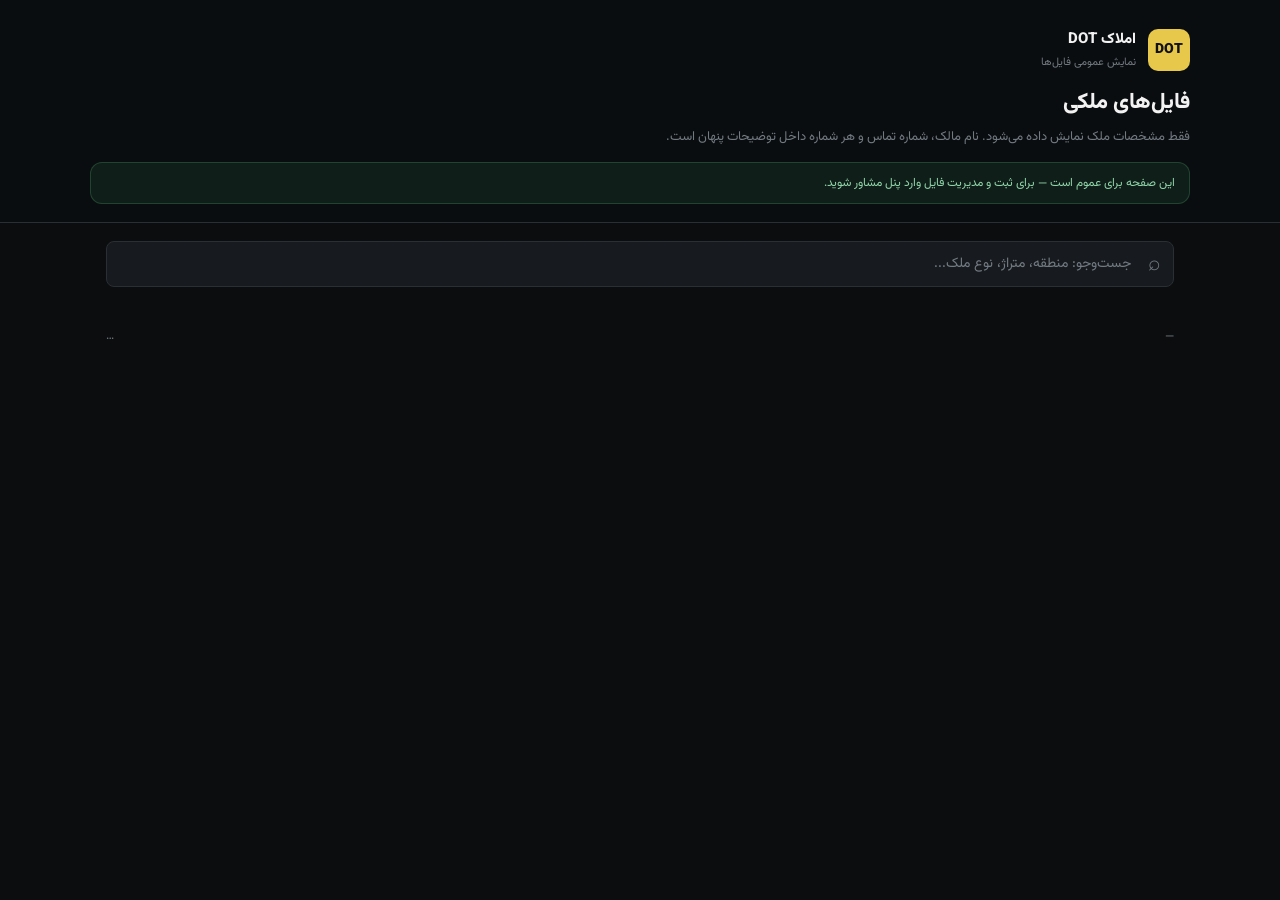
==== public.html @ a144ab11 "Create public.html" ====
<!DOCTYPE html>
<html lang="fa" dir="rtl">
<head>
    <meta charset="UTF-8">
    <meta name="viewport" content="width=device-width, initial-scale=1.0">
    <meta name="theme-color" content="#0b0d0f">
    <meta name="description" content="فایل‌های املاک DOT — مشاهده عمومی بدون اطلاعات تماس">
    <title>فایل‌های املاک | DOT</title>
    <link rel="preconnect" href="https://fonts.googleapis.com">
    <link rel="preconnect" href="https://fonts.gstatic.com" crossorigin>
    <link href="https://fonts.googleapis.com/css2?family=Vazirmatn:wght@400;500;600;700;800&display=swap" rel="stylesheet">
    <link rel="stylesheet" href="style.css">
    <style>
      .public-page {
        min-height: 100vh;
        padding-bottom: 40px;
      }
      .public-hero {
        padding: 28px 20px 18px;
        border-bottom: 1px solid var(--border);
        background: rgba(11, 13, 15, 0.96);
      }
      .public-hero-inner {
        max-width: 1100px;
        margin: 0 auto;
      }
      .public-brand {
        display: flex;
        align-items: center;
        gap: 12px;
        margin-bottom: 14px;
      }
      .public-brand .brand-mark {
        width: 42px;
        height: 42px;
      }
      .public-title {
        font-size: 22px;
        font-weight: 800;
        margin: 0 0 6px;
      }
      .public-subtitle {
        color: var(--text-muted);
        font-size: 13px;
        line-height: 1.7;
        margin: 0;
      }
      .public-privacy-banner {
        margin-top: 14px;
        padding: 10px 14px;
        border-radius: 12px;
        background: rgba(85, 184, 120, 0.1);
        border: 1px solid rgba(85, 184, 120, 0.25);
        color: #8fd4a8;
        font-size: 12px;
        line-height: 1.7;
      }
      .public-toolbar {
        max-width: 1100px;
        margin: 18px auto 0;
        padding: 0 16px;
        display: flex;
        flex-direction: column;
        gap: 12px;
      }
      .public-meta-row {
        display: flex;
        justify-content: space-between;
        align-items: center;
        gap: 10px;
        color: var(--text-muted);
        font-size: 12px;
      }
      .public-privacy-note {
        font-size: 10px;
        color: var(--text-muted);
      }
      .public-card {
        cursor: default;
      }
      .public-card:hover {
        transform: none;
      }
      #publicFiles {
        max-width: 1100px;
        margin: 16px auto;
        padding: 0 16px 24px;
      }
      #publicEmpty {
        max-width: 480px;
        margin: 40px auto;
        text-align: center;
        color: var(--text-muted);
      }
      .public-agent-link {
        display: inline-block;
        margin-top: 10px;
        font-size: 12px;
        color: var(--text-soft);
      }
    </style>
</head>
<body>
    <div class="public-page">
        <header class="public-hero">
            <div class="public-hero-inner">
                <div class="public-brand">
                    <div class="brand-mark">DOT</div>
                    <div>
                        <div class="brand-name">املاک DOT</div>
                        <div class="brand-subtitle">نمایش عمومی فایل‌ها</div>
                    </div>
                </div>
                <h1 class="public-title">فایل‌های ملکی</h1>
                <p class="public-subtitle">
                    فقط مشخصات ملک نمایش داده می‌شود. نام مالک، شماره تماس و هر شماره داخل توضیحات پنهان است.
                </p>
                <div class="public-privacy-banner">
                    این صفحه برای عموم است — برای ثبت و مدیریت فایل وارد پنل مشاور شوید.
                </div>
            </div>
        </header>

        <div class="public-toolbar">
            <div class="search-box md-search">
                <span class="search-icon">⌕</span>
                <input id="publicSearch" type="search" placeholder="جست‌وجو: منطقه، متراژ، نوع ملک..." autocomplete="off">
            </div>
            <div id="publicFilters" class="filters md-chip-row"></div>
            <div class="public-meta-row">
                <span id="publicCount">—</span>
                <span id="publicStatus">…</span>
            </div>
        </div>

        <div id="publicFiles" class="files-grid"></div>

        <div id="publicEmpty" class="hidden">
            <div class="empty-icon">⌂</div>
            <h2>فایلی برای نمایش نیست</h2>
            <p>هنوز فایل عمومی منتشر نشده یا با این فیلتر نتیجه‌ای نیست.</p>
            <a class="public-agent-link" href="index.html">ورود مشاوران</a>
        </div>
    </div>

    <script type="module" src="js/public-app.js"></script>
</body>
</html>
---- style.css ----
:root {
    --bg: #0b0d0f;
    --surface: #111417;
    --surface-2: #171b1f;
    --surface-3: #1d2227;

    --border: #292f35;
    --border-light: #343b42;

    --text: #f2f2f2;
    --text-soft: #aeb5bb;
    --text-muted: #727a82;

    --accent: #e7c84b;
    --accent-dark: #b79c2d;

    --danger: #e05252;
    --success: #55b878;
    --warning: #e3a93f;

    --radius: 12px;
    --radius-small: 8px;

    --shadow: 0 18px 50px rgba(0, 0, 0, 0.35);
}

* {
    box-sizing: border-box;
}

html,
body {
    margin: 0;
    padding: 0;
    min-height: 100%;
}

body {
    background: var(--bg);
    color: var(--text);
    font-family: "Vazirmatn", Tahoma, Arial, sans-serif;
    font-size: 14px;
    -webkit-font-smoothing: antialiased;
}

button,
input,
select,
textarea {
    font: inherit;
}

button {
    cursor: pointer;
}

.hidden {
    display: none !important;
}

/* =========================
   SYNC DOT
========================= */
.sync-dot.success,
.sync-dot.online {
    background: var(--success);
}

.sync-dot.loading {
    background: var(--warning);
    animation: pulse 1s ease-in-out infinite;
}

@keyframes pulse {
    0%, 100% { opacity: 1; }
    50% { opacity: 0.35; }
}

/* =========================
   STATUS BADGE
========================= */
.status-badge {
    display: inline-flex;
    align-items: center;
    padding: 4px 10px;
    border-radius: 999px;
    color: #111;
    font-size: 10px;
    font-weight: 700;
    white-space: nowrap;
}

/* =========================
   LOGIN
========================= */
.login-screen {
    min-height: 100vh;
    display: flex;
    align-items: center;
    justify-content: center;
    padding: 24px;
}

/* قبل از اجرای JS: اگر نشست باشد لودینگ، وگرنه فرم ورود */
html[data-boot="session"] #bootScreen.hidden {
    display: flex !important;
}
html[data-boot="session"] #loginScreen {
    display: none !important;
}
html[data-boot="login"] #loginScreen.hidden {
    display: flex !important;
}
html[data-boot="login"] #bootScreen {
    display: none !important;
}

/* صفحه لودینگ ورود خودکار */
.boot-screen {
    min-height: 100vh;
    display: flex;
    align-items: center;
    justify-content: center;
    padding: 24px;
}
.boot-screen.hidden {
    display: none;
}

.boot-card {
    width: 100%;
    max-width: 360px;
    text-align: center;
    background: var(--surface);
    border: 1px solid var(--border);
    border-radius: 18px;
    padding: 40px 28px;
    box-shadow: var(--shadow);
}

.boot-logo {
    width: 58px;
    height: 58px;
    margin: 0 auto 22px;
    display: flex;
    align-items: center;
    justify-content: center;
    background: var(--accent);
    color: #111;
    border-radius: 14px;
    font-size: 20px;
    font-weight: 900;
}

.boot-spinner {
    width: 36px;
    height: 36px;
    margin: 0 auto 18px;
    border: 3px solid rgba(255, 255, 255, 0.12);
    border-top-color: var(--accent, #55b878);
    border-radius: 50%;
    animation: boot-spin 0.8s linear infinite;
}

@keyframes boot-spin {
    to { transform: rotate(360deg); }
}

.boot-title {
    font-size: 18px;
    font-weight: 800;
    margin-bottom: 8px;
}

.boot-subtitle {
    color: var(--text-muted);
    font-size: 13px;
}

.login-card {
    width: 100%;
    max-width: 410px;
    background: var(--surface);
    border: 1px solid var(--border);
    border-radius: 18px;
    padding: 34px;
    box-shadow: var(--shadow);
}

.login-logo {
    width: 58px;
    height: 58px;
    display: flex;
    align-items: center;
    justify-content: center;
    background: var(--accent);
    color: #111;
    border-radius: 14px;
    font-size: 20px;
    font-weight: 900;
    margin-bottom: 20px;
}

.login-title {
    font-size: 25px;
    font-weight: 800;
}

.login-subtitle {
    color: var(--text-muted);
    margin-top: 7px;
    margin-bottom: 28px;
}

/* =========================
   FIELDS
========================= */
.field {
    display: flex;
    flex-direction: column;
    gap: 7px;
}

.field-full {
    grid-column: 1 / -1;
}

.field label {
    color: var(--text-soft);
    font-size: 13px;
}

.field-help {
    color: var(--text-muted);
    font-size: 11px;
    line-height: 1.7;
}

input,
select,
textarea {
    width: 100%;
    color: var(--text);
    background: var(--surface-2);
    border: 1px solid var(--border);
    border-radius: var(--radius-small);
    outline: none;
    padding: 11px 12px;
    transition: border-color 0.15s ease, background 0.15s ease;
}

input::placeholder,
textarea::placeholder {
    color: var(--text-muted);
}

input:focus,
select:focus,
textarea:focus {
    border-color: var(--accent-dark);
    background: var(--surface-3);
}

textarea {
    resize: vertical;
    min-height: 100px;
}

select {
    appearance: auto;
}

/* =========================
   BUTTONS
========================= */
.primary-button,
.secondary-button,
.ghost-button,
.danger-button,
.header-button {
    border: 0;
    border-radius: var(--radius-small);
    padding: 10px 15px;
    font-weight: 700;
    transition: transform 0.12s ease, opacity 0.12s ease, background 0.12s ease;
}

.primary-button:hover,
.secondary-button:hover,
.ghost-button:hover,
.danger-button:hover,
.header-button:hover {
    transform: translateY(-1px);
}

.primary-button {
    background: var(--accent);
    color: #111;
}

.primary-button:hover {
    background: #f0d35c;
}

.secondary-button {
    background: var(--surface-3);
    color: var(--text);
    border: 1px solid var(--border-light);
}

.ghost-button {
    background: transparent;
    color: var(--text-soft);
    border: 1px solid var(--border);
}

.ghost-button:hover {
    color: var(--text);
    background: var(--surface-2);
}

.danger-button {
    background: rgba(224, 82, 82, 0.12);
    color: #f27777;
    border: 1px solid rgba(224, 82, 82, 0.3);
}

.header-button {
    background: var(--surface-2);
    color: var(--text-soft);
    border: 1px solid var(--border);
}

.header-button span {
    display: inline-flex;
    min-width: 21px;
    height: 21px;
    align-items: center;
    justify-content: center;
    margin-right: 5px;
    border-radius: 50%;
    background: var(--warning);
    color: #111;
    font-size: 11px;
}

.login-button {
    width: 100%;
    margin-top: 10px;
    padding: 13px;
}

/* =========================
   APP
========================= */
.app-screen {
    min-height: 100vh;
}

.topbar {
    position: sticky;
    top: 0;
    z-index: 20;
    display: flex;
    align-items: center;
    justify-content: space-between;
    gap: 20px;
    padding: 15px 24px;
    background: rgba(11, 13, 15, 0.94);
    border-bottom: 1px solid var(--border);
    backdrop-filter: blur(14px);
}

.brand {
    display: flex;
    align-items: center;
    gap: 12px;
}

.brand-mark {
    width: 42px;
    height: 42px;
    display: flex;
    align-items: center;
    justify-content: center;
    background: var(--accent);
    color: #111;
    border-radius: 10px;
    font-weight: 900;
}

.brand-name {
    font-size: 15px;
    font-weight: 800;
}

.brand-subtitle {
    color: var(--text-muted);
    font-size: 11px;
    margin-top: 3px;
}

.topbar-actions {
    display: flex;
    align-items: center;
    gap: 8px;
}

/* =========================
   MAIN
========================= */
.main-container {
    max-width: 1450px;
    margin: 0 auto;
    padding: 24px;
}

.toolbar {
    margin-bottom: 13px;
}

.search-box {
    position: relative;
}

.search-icon {
    position: absolute;
    right: 13px;
    top: 50%;
    transform: translateY(-50%);
    color: var(--text-muted);
    font-size: 21px;
    pointer-events: none;
}

.search-box input {
    padding-right: 42px;
    height: 46px;
}

/* =========================
   FILTERS
========================= */
.filters {
    display: flex;
    flex-wrap: wrap;
    gap: 7px;
    margin-bottom: 13px;
}

.filter-button {
    border: 1px solid var(--border);
    background: var(--surface);
    color: var(--text-muted);
    border-radius: 999px;
    padding: 8px 14px;
    cursor: pointer;
}

.filter-button:hover {
    color: var(--text);
}

.filter-button.active {
    background: var(--accent);
    color: #111;
    border-color: var(--accent);
    font-weight: 700;
}

/* =========================
   SYNC
========================= */
.sync-status {
    min-height: 25px;
    display: flex;
    align-items: center;
    gap: 7px;
    margin-bottom: 14px;
    color: var(--text-muted);
    font-size: 11px;
}

.sync-dot {
    width: 7px;
    height: 7px;
    border-radius: 50%;
    background: var(--warning);
}

.sync-dot.online {
    background: var(--success);
}

.sync-dot.error {
    background: var(--danger);
}

.last-sync {
    color: var(--text-muted);
}

/* =========================
   FILE GRID
========================= */
.files-grid {
    display: grid;
    grid-template-columns: repeat(auto-fill, minmax(280px, 1fr));
    gap: 12px;
}

.file-card {
    background: var(--surface);
    border: 1px solid var(--border);
    border-radius: var(--radius);
    padding: 16px;
    cursor: pointer;
    transition: border-color 0.15s ease, transform 0.15s ease, background 0.15s ease;
}

.file-card:hover {
    transform: translateY(-2px);
    border-color: var(--border-light);
    background: var(--surface-2);
}

.card-top {
    display: flex;
    align-items: flex-start;
    justify-content: space-between;
    gap: 12px;
    margin-bottom: 14px;
}

.card-type {
    color: var(--accent);
    font-size: 11px;
    font-weight: 800;
}

.card-title {
    margin-top: 5px;
    font-size: 17px;
    font-weight: 800;
    word-break: break-word;
}

.followup-badge {
    flex-shrink: 0;
    background: rgba(227, 169, 63, 0.12);
    border: 1px solid rgba(227, 169, 63, 0.3);
    color: var(--warning);
    border-radius: 999px;
    padding: 5px 8px;
    font-size: 10px;
    font-weight: 700;
}

.card-info {
    display: grid;
    grid-template-columns: 1fr 1fr;
    gap: 8px;
    color: var(--text-soft);
    font-size: 12px;
}

.card-info-full {
    grid-template-columns: 1fr 1fr;
}

.info-item {
    min-width: 0;
}

.info-label {
    display: block;
    color: var(--text-muted);
    font-size: 10px;
    margin-bottom: 3px;
}

.info-value {
    overflow: hidden;
    white-space: nowrap;
    text-overflow: ellipsis;
    word-break: break-word;
}

.card-info-full .info-value {
    white-space: normal;
}

.card-amenities {
    display: flex;
    flex-wrap: wrap;
    gap: 6px;
    margin-top: 12px;
}

.card-tag {
    background: var(--surface-3);
    border: 1px solid var(--border);
    color: var(--text-soft);
    border-radius: 999px;
    padding: 4px 8px;
    font-size: 10px;
}

.card-notes {
    margin-top: 12px;
    padding: 10px;
    background: var(--surface-2);
    border: 1px solid var(--border);
    border-radius: var(--radius-small);
}

.card-notes-text {
    margin-top: 4px;
    color: var(--text-soft);
    font-size: 12px;
    line-height: 1.6;
    white-space: pre-wrap;
    word-break: break-word;
}

.card-footer {
    display: flex;
    align-items: center;
    justify-content: space-between;
    gap: 10px;
    border-top: 1px solid var(--border);
    margin-top: 14px;
    padding-top: 12px;
    color: var(--text-muted);
    font-size: 10px;
}

.money-input {
    direction: ltr;
    text-align: left;
    font-variant-numeric: tabular-nums;
}

/* =========================
   EMPTY
========================= */
.empty-state {
    min-height: 400px;
    display: flex;
    flex-direction: column;
    align-items: center;
    justify-content: center;
    text-align: center;
    color: var(--text-muted);
}

.empty-icon {
    width: 64px;
    height: 64px;
    display: flex;
    align-items: center;
    justify-content: center;
    background: var(--surface);
    border: 1px solid var(--border);
    border-radius: 50%;
    font-size: 26px;
    margin-bottom: 15px;
}

.empty-state h2 {
    margin: 0 0 7px;
    color: var(--text);
    font-size: 18px;
}

.empty-state p {
    margin: 0 0 18px;
}

/* =========================
   MODAL
========================= */
.modal {
    position: fixed;
    inset: 0;
    z-index: 100;
    display: flex;
    align-items: center;
    justify-content: center;
    padding: 20px;
}

.modal-backdrop {
    position: absolute;
    inset: 0;
    background: rgba(0, 0, 0, 0.72);
    backdrop-filter: blur(5px);
}

.modal-card {
    position: relative;
    width: 100%;
    max-width: 650px;
    max-height: calc(100vh - 40px);
    overflow-y: auto;
    background: var(--surface);
    border: 1px solid var(--border);
    border-radius: 16px;
    box-shadow: var(--shadow);
    padding: 22px;
}

.large-modal {
    max-width: 850px;
}

.small-modal {
    max-width: 440px;
}

.modal-header {
    display: flex;
    align-items: flex-start;
    justify-content: space-between;
    gap: 20px;
    margin-bottom: 24px;
}

.modal-header h2 {
    margin: 5px 0 0;
    font-size: 21px;
}

.modal-eyebrow {
    color: var(--accent);
    font-size: 11px;
    font-weight: 800;
}

.close-button {
    width: 35px;
    height: 35px;
    flex-shrink: 0;
    display: flex;
    align-items: center;
    justify-content: center;
    border-radius: 8px;
    border: 1px solid var(--border);
    background: var(--surface-2);
    color: var(--text-soft);
    font-size: 24px;
}

.close-button:hover {
    color: var(--text);
}

/* =========================
   FORM
========================= */
.form-section {
    padding-bottom: 22px;
    margin-bottom: 22px;
    border-bottom: 1px solid var(--border);
}

.form-section:last-of-type {
    border-bottom: 0;
}

.section-title {
    font-size: 13px;
    color: var(--text);
    font-weight: 800;
    margin-bottom: 13px;
}

.form-grid {
    display: grid;
    grid-template-columns: repeat(2, minmax(0, 1fr));
    gap: 13px;
}

.type-grid {
    display: grid;
    grid-template-columns: repeat(4, 1fr);
    gap: 8px;
}

.type-option {
    cursor: pointer;
}

.type-option input {
    display: none;
}

.type-option span {
    display: block;
    padding: 12px;
    text-align: center;
    background: var(--surface-2);
    border: 1px solid var(--border);
    border-radius: var(--radius-small);
    color: var(--text-muted);
}

.type-option input:checked + span {
    border-color: var(--accent);
    background: rgba(231, 200, 75, 0.08);
    color: var(--accent);
    font-weight: 700;
}

/* =========================
   AMENITIES
========================= */
.amenities-grid {
    display: grid;
    grid-template-columns: repeat(4, minmax(0, 1fr));
    gap: 8px;
}

.amenities-grid label {
    display: flex;
    align-items: center;
    gap: 7px;
    padding: 9px;
    border: 1px solid var(--border);
    border-radius: var(--radius-small);
    background: var(--surface-2);
    color: var(--text-soft);
    font-size: 12px;
    cursor: pointer;
}

.amenities-grid input {
    width: auto;
}

/* =========================
   MODAL ACTIONS
========================= */
.modal-actions {
    display: flex;
    align-items: center;
    justify-content: flex-start;
    gap: 8px;
    flex-wrap: wrap;
    padding-top: 4px;
}

.modal-actions .primary-button {
    margin-right: auto;
}

.modal-actions .danger-button:disabled,
.modal-actions .secondary-button:disabled {
    opacity: 0.45;
    cursor: not-allowed;
    transform: none;
}

/* =========================
   DETAIL
========================= */
.detail-content {
    display: grid;
    gap: 10px;
    margin-bottom: 24px;
}

.detail-group {
    background: var(--surface-2);
    border: 1px solid var(--border);
    border-radius: var(--radius-small);
    padding: 12px;
}

.detail-group-title {
    color: var(--accent);
    font-size: 11px;
    font-weight: 800;
    margin-bottom: 10px;
}

.detail-grid {
    display: grid;
    grid-template-columns: repeat(2, 1fr);
    gap: 10px;
}

.detail-item-label {
    color: var(--text-muted);
    font-size: 10px;
    margin-bottom: 3px;
}

.detail-item-value {
    color: var(--text);
    font-size: 12px;
    word-break: break-word;
}

.amenity-tags {
    display: flex;
    flex-wrap: wrap;
    gap: 6px;
}

.amenity-tag {
    background: var(--surface-3);
    border: 1px solid var(--border);
    color: var(--text-soft);
    border-radius: 999px;
    padding: 5px 8px;
    font-size: 10px;
}

/* =========================
   RENEW
========================= */
.renew-grid {
    display: grid;
    grid-template-columns: repeat(2, 1fr);
    gap: 8px;
}

.renew-button {
    padding: 13px;
    border: 1px solid var(--border);
    border-radius: var(--radius-small);
    background: var(--surface-2);
    color: var(--text);
    font-weight: 700;
}

.renew-button:hover {
    border-color: var(--accent);
    color: var(--accent);
}

/* =========================
   TOAST
========================= */
.toast {
    position: fixed;
    left: 50%;
    bottom: 24px;
    z-index: 300;
    transform: translateX(-50%);
    background: var(--surface-3);
    border: 1px solid var(--border-light);
    color: var(--text);
    border-radius: 999px;
    padding: 10px 16px;
    box-shadow: var(--shadow);
    font-size: 12px;
}

.toast.success {
    border-color: rgba(85, 184, 120, 0.4);
}

.toast.error {
    border-color: rgba(224, 82, 82, 0.4);
}

.toast.warning {
    border-color: rgba(227, 169, 63, 0.4);
}

/* =========================
   LOGIN ERROR
========================= */
.login-error {
    margin-top: 12px;
    padding: 10px;
    border-radius: var(--radius-small);
    background: rgba(224, 82, 82, 0.1);
    border: 1px solid rgba(224, 82, 82, 0.25);
    color: #f27777;
    font-size: 12px;
    line-height: 1.7;
}

/* =========================
   RESPONSIVE
========================= */
@media (max-width: 800px) {
    .topbar {
        align-items: flex-start;
        flex-direction: column;
    }

    .topbar-actions {
        width: 100%;
        flex-wrap: wrap;
    }

    .topbar-actions > button {
        flex: 1;
    }

    .type-grid {
        grid-template-columns: repeat(2, 1fr);
    }

    .amenities-grid {
        grid-template-columns: repeat(2, 1fr);
    }
}

@media (max-width: 600px) {
    .main-container {
        padding: 15px;
    }

    .login-card {
        padding: 25px;
    }

    .form-grid {
        grid-template-columns: 1fr;
    }

    .field-full {
        grid-column: auto;
    }

    .detail-grid {
        grid-template-columns: 1fr;
    }

    .files-grid {
        grid-template-columns: 1fr;
    }

    .modal {
        padding: 10px;
    }

    .modal-card {
        max-height: calc(100vh - 20px);
        padding: 17px;
    }
}

@media (prefers-reduced-motion: reduce) {
    *,
    *::before,
    *::after {
        scroll-behavior: auto !important;
        transition: none !important;
        animation: none !important;
    }
}


/* =========================
   ADVANCED FILTERS + SUMMARY CARDS
========================= */
.advanced-filters {
    display: grid;
    grid-template-columns: repeat(auto-fill, minmax(140px, 1fr));
    gap: 10px;
    margin-bottom: 12px;
}

.advanced-filters .field label {
    font-size: 11px;
    color: var(--text-muted);
}

.advanced-filters input,
.advanced-filters select {
    width: 100%;
    background: var(--surface-2);
    border: 1px solid var(--border);
    border-radius: var(--radius-small);
    color: var(--text);
    padding: 8px 10px;
}

.card-summary .card-info {
    grid-template-columns: 1fr 1fr;
}

.card-hint {
    margin-top: 10px;
    font-size: 10px;
    color: var(--text-muted);
    text-align: center;
}

.card-top-badges {
    display: flex;
    flex-direction: column;
    gap: 4px;
    align-items: flex-end;
}

.trash-badge {
    flex-shrink: 0;
    background: rgba(224, 82, 82, 0.12);
    border: 1px solid rgba(224, 82, 82, 0.3);
    color: var(--danger);
    border-radius: 999px;
    padding: 5px 8px;
    font-size: 10px;
    font-weight: 700;
}

.detail-body {
    max-height: min(60vh, 520px);
    overflow: auto;
    margin-bottom: 12px;
}

.detail-actions {
    border-top: 1px solid var(--border);
    padding-top: 12px;
}

.detail-meta {
    margin-top: 12px;
    font-size: 11px;
    color: var(--text-muted);
}

.detail-grid-wrap .card-info-full {
    margin-bottom: 8px;
}

/* ===== Divar import & tags ===== */
.tag-badge {
    flex-shrink: 0;
    background: rgba(99, 140, 255, 0.12);
    border: 1px solid rgba(99, 140, 255, 0.35);
    color: #7aa2ff;
    border-radius: 999px;
    padding: 5px 8px;
    font-size: 10px;
    font-weight: 700;
    white-space: nowrap;
    max-width: 160px;
    overflow: hidden;
    text-overflow: ellipsis;
}

.tag-badge.tag-review {
    background: rgba(227, 169, 63, 0.14);
    border-color: rgba(227, 169, 63, 0.4);
    color: var(--warning);
}

.tag-badge.tag-deleted {
    background: rgba(224, 82, 82, 0.12);
    border-color: rgba(224, 82, 82, 0.35);
    color: var(--danger);
}

.divar-source-mark {
    display: inline-block;
    margin-right: 6px;
    padding: 1px 6px;
    border-radius: 6px;
    font-size: 10px;
    font-weight: 700;
    background: rgba(85, 184, 120, 0.15);
    color: #55b878;
    vertical-align: middle;
}

.divar-import-body {
    padding: 4px 0 8px;
}

.divar-import-body .radio-row {
    display: flex;
    flex-wrap: wrap;
    gap: 8px;
    margin-top: 6px;
}

.divar-import-body .radio-chip {
    display: inline-flex;
    align-items: center;
    gap: 6px;
    padding: 8px 12px;
    border-radius: 10px;
    border: 1px solid var(--border);
    background: var(--surface-2, rgba(255,255,255,0.03));
    cursor: pointer;
    font-size: 13px;
}

.divar-import-body .radio-chip input {
    accent-color: var(--primary, #55b878);
}

#divarUrlInput {
    direction: ltr;
    text-align: left;
    font-family: ui-monospace, SFMono-Regular, Menlo, Monaco, Consolas, monospace;
    font-size: 13px;
}

/* =========================================================
   MATERIAL DESIGN LAYER
========================================================= */
:root {
    --md-primary: #e7c84b;
    --md-on-primary: #1a1a1a;
    --md-surface: #111417;
    --md-surface-container: #171b1f;
    --md-outline: #292f35;
    --md-elevation-1: 0 1px 3px rgba(0,0,0,.35), 0 1px 2px rgba(0,0,0,.24);
    --md-elevation-2: 0 3px 6px rgba(0,0,0,.34), 0 2px 4px rgba(0,0,0,.24);
    --md-elevation-3: 0 10px 20px rgba(0,0,0,.3), 0 3px 6px rgba(0,0,0,.22);
    --type-sale: #55b878;
    --type-landlord: #5b9fd4;
    --type-buyer: #c084fc;
    --type-tenant: #f0a05a;
}

.md-app-bar {
    min-height: 64px;
    box-shadow: var(--md-elevation-1);
}

.brand-text {
    min-width: 0;
}

.icon-button {
    width: 42px;
    height: 42px;
    border: 0;
    border-radius: 50%;
    background: transparent;
    color: var(--text);
    font-size: 20px;
    display: inline-flex;
    align-items: center;
    justify-content: center;
    position: relative;
    transition: background 0.15s ease;
}

.icon-button:hover {
    background: rgba(255,255,255,0.08);
}

.badge-button .md-badge {
    position: absolute;
    top: 4px;
    left: 4px;
}

.md-badge {
    display: inline-flex;
    align-items: center;
    justify-content: center;
    min-width: 20px;
    height: 20px;
    padding: 0 6px;
    border-radius: 999px;
    background: var(--danger);
    color: #fff;
    font-size: 11px;
    font-weight: 700;
    line-height: 1;
}

.md-badge.sm {
    min-width: 16px;
    height: 16px;
    font-size: 10px;
    padding: 0 4px;
}

.topbar-actions-mobile {
    display: none;
    align-items: center;
    gap: 4px;
}

.toolbar {
    display: flex;
    gap: 10px;
    align-items: center;
    margin-bottom: 12px;
}

.toolbar .search-box {
    flex: 1;
    min-width: 0;
}

.filter-toggle-btn {
    flex-shrink: 0;
    height: 46px;
    padding: 0 14px;
    border-radius: 999px;
    border: 1px solid var(--border);
    background: var(--surface);
    color: var(--text-soft);
    font-weight: 600;
    display: inline-flex;
    align-items: center;
    gap: 8px;
}

.filter-toggle-btn.open,
.filter-toggle-btn.has-active {
    border-color: var(--accent);
    color: var(--text);
}

.advanced-filters-panel {
    overflow: hidden;
    transition: max-height 0.25s ease, opacity 0.2s ease, margin 0.2s ease;
    max-height: 280px;
    opacity: 1;
    margin-bottom: 12px;
}

.advanced-filters-panel.collapsed {
    max-height: 0;
    opacity: 0;
    margin-bottom: 0;
    pointer-events: none;
}

.md-chip-row {
    display: flex;
    gap: 8px;
    overflow-x: auto;
    flex-wrap: nowrap;
    padding-bottom: 4px;
    margin-bottom: 12px;
    -webkit-overflow-scrolling: touch;
    scrollbar-width: thin;
}

.md-chip-row .filter-button {
    flex-shrink: 0;
    box-shadow: none;
}

.filter-button.filter-review.active {
    background: var(--warning);
    border-color: var(--warning);
    color: #111;
}

/* Card type stripe (Material emphasis) */
.file-card.md-card {
    position: relative;
    overflow: hidden;
    padding-right: 18px;
    box-shadow: var(--md-elevation-1);
    border: 1px solid var(--border);
}

.file-card.md-card:hover {
    box-shadow: var(--md-elevation-2);
}

.card-type-stripe {
    position: absolute;
    top: 0;
    right: 0;
    width: 4px;
    height: 100%;
    background: var(--text-muted);
}

.file-card.type-sale .card-type-stripe { background: var(--type-sale); }
.file-card.type-landlord .card-type-stripe { background: var(--type-landlord); }
.file-card.type-buyer .card-type-stripe { background: var(--type-buyer); }
.file-card.type-tenant .card-type-stripe { background: var(--type-tenant); }

.file-card.type-sale .card-type { color: var(--type-sale); }
.file-card.type-landlord .card-type { color: var(--type-landlord); }
.file-card.type-buyer .card-type { color: var(--type-buyer); }
.file-card.type-tenant .card-type { color: var(--type-tenant); }

/* Bottom sheet / menu */
.md-sheet {
    position: fixed;
    inset: 0;
    z-index: 80;
    display: flex;
    align-items: flex-end;
    justify-content: center;
}

.md-sheet.hidden {
    display: none !important;
}

.md-sheet-backdrop {
    position: absolute;
    inset: 0;
    background: rgba(0,0,0,0.45);
}

.md-sheet-panel {
    position: relative;
    width: min(480px, 100%);
    background: var(--surface-2);
    border-radius: 20px 20px 0 0;
    padding: 10px 12px 24px;
    box-shadow: var(--md-elevation-3);
    animation: sheet-up 0.22s ease;
}

@keyframes sheet-up {
    from { transform: translateY(24px); opacity: 0.6; }
    to { transform: translateY(0); opacity: 1; }
}

.md-sheet-handle {
    width: 40px;
    height: 4px;
    border-radius: 999px;
    background: var(--border-light);
    margin: 6px auto 14px;
}

.md-sheet-item {
    width: 100%;
    text-align: right;
    border: 0;
    background: transparent;
    color: var(--text);
    padding: 14px 16px;
    border-radius: 12px;
    font-weight: 600;
    font-size: 15px;
}

.md-sheet-item:hover {
    background: rgba(255,255,255,0.06);
}

.md-sheet-item.danger {
    color: var(--danger);
}

/* FAB */
.md-fab {
    display: inline-flex;
    position: fixed;
    left: 20px;
    bottom: 24px;
    width: 56px;
    height: 56px;
    border: 0;
    border-radius: 16px;
    background: var(--accent);
    color: #111;
    font-size: 28px;
    font-weight: 700;
    box-shadow: var(--md-elevation-3);
    z-index: 30;
    align-items: center;
    justify-content: center;
}

.md-fab:active {
    transform: scale(0.96);
}

/* Skeleton */
.skeleton-grid .skeleton-card {
    height: 140px;
    border-radius: var(--radius);
    background: linear-gradient(
        90deg,
        var(--surface) 0%,
        var(--surface-3) 50%,
        var(--surface) 100%
    );
    background-size: 200% 100%;
    animation: skeleton-shine 1.2s ease-in-out infinite;
    border: 1px solid var(--border);
}

@keyframes skeleton-shine {
    0% { background-position: 100% 0; }
    100% { background-position: -100% 0; }
}

/* Buttons material-ish */
.primary-button,
.header-button,
.filter-button,
.secondary-button {
    transition: background 0.15s ease, box-shadow 0.15s ease, transform 0.1s ease;
}

.primary-button {
    box-shadow: var(--md-elevation-1);
}

.primary-button:active,
.header-button:active,
.filter-button:active {
    transform: scale(0.98);
}

/* Focus visible for a11y */
button:focus-visible,
input:focus-visible,
select:focus-visible,
textarea:focus-visible {
    outline: 2px solid var(--accent);
    outline-offset: 2px;
}

/* Desktop sheet can look like menu near top-right */
@media (min-width: 801px) {
    .md-sheet {
        align-items: flex-start;
        justify-content: flex-end;
        padding: 72px 24px 0 0;
    }
    .md-sheet-panel {
        border-radius: 16px;
        width: 260px;
        animation: none;
    }
    .md-sheet-handle {
        display: none;
    }
}

@media (max-width: 800px) {
    .topbar {
        flex-direction: row;
        align-items: center;
        padding: 10px 14px;
        min-height: 56px;
    }

    .brand-subtitle {
        display: none;
    }

    .followup-chip .btn-label {
        display: none;
    }

    .divar-chip {
        padding: 8px 12px;
        font-size: 13px;
    }

    .main-container {
        padding: 14px 14px 88px;
    }

    .toolbar {
        flex-wrap: nowrap;
    }

    .filter-toggle-btn {
        padding: 0 12px;
        font-size: 13px;
    }
}


/* --- Header refinements --- */
.topbar-actions {
    display: flex;
    align-items: center;
    gap: 6px;
}

.divar-chip {
    background: rgba(85, 184, 120, 0.14);
    border: 1px solid rgba(85, 184, 120, 0.35);
    color: #7dcea0;
    font-weight: 700;
}

.divar-chip:hover {
    background: rgba(85, 184, 120, 0.22);
    color: #9be0b5;
}

.followup-chip {
    display: inline-flex;
    align-items: center;
    gap: 8px;
}

#manualSyncButton.spinning {
    animation: boot-spin 0.7s linear;
}

.md-sheet-title {
    padding: 4px 16px 12px;
    color: var(--text-muted);
    font-size: 12px;
    font-weight: 600;
}

/* padding so FAB doesn't cover content on desktop too */
.main-container {
    padding-bottom: 88px;
}


/* =========================================================
   MOBILE LIST LAYOUT (single column, denser)
========================================================= */
@media (max-width: 700px) {
    .files-grid {
        grid-template-columns: 1fr;
        gap: 8px;
    }

    .file-card.card-summary {
        padding: 12px 12px 12px 14px;
        border-radius: 14px;
    }

    .file-card.card-summary:hover {
        transform: none;
    }

    .file-card.card-summary:active {
        background: var(--surface-2);
    }

    .card-summary .card-top {
        margin-bottom: 8px;
        gap: 8px;
    }

    .card-summary .card-type {
        font-size: 10px;
        letter-spacing: 0.02em;
    }

    .card-summary .card-title {
        margin-top: 2px;
        font-size: 15px;
        line-height: 1.35;
        display: -webkit-box;
        -webkit-line-clamp: 2;
        -webkit-box-orient: vertical;
        overflow: hidden;
    }

    /* ردیف فشرده: مبلغ برجسته + بقیه خلاصه */
    .card-summary .card-info {
        display: flex;
        flex-direction: column;
        gap: 4px;
        font-size: 12px;
    }

    .card-summary .card-info .info-item {
        display: flex;
        align-items: baseline;
        justify-content: space-between;
        gap: 10px;
    }

    .card-summary .card-info .info-label {
        margin-bottom: 0;
        flex-shrink: 0;
        font-size: 11px;
    }

    .card-summary .card-info .info-value {
        text-align: left;
        font-weight: 600;
        color: var(--text);
        white-space: nowrap;
        overflow: hidden;
        text-overflow: ellipsis;
        max-width: 70%;
    }

    /* مبلغ کمی برجسته‌تر */
    .card-summary .card-info .info-item:nth-child(3) .info-value {
        color: var(--accent);
        font-weight: 800;
        font-size: 13px;
    }

    .card-summary .card-footer {
        margin-top: 8px;
        padding-top: 8px;
        border-top: 1px solid var(--border);
        font-size: 11px;
    }

    .card-summary .card-hint {
        display: none;
    }

    .card-top-badges {
        gap: 4px;
        max-width: 42%;
        justify-content: flex-end;
        flex-wrap: wrap;
    }

    .card-top-badges .tag-badge,
    .card-top-badges .followup-badge,
    .card-top-badges .trash-badge {
        font-size: 9px;
        padding: 3px 6px;
    }
}

/* تبلت کوچک: هنوز یک ستون خوانا */
@media (min-width: 701px) and (max-width: 900px) {
    .files-grid {
        grid-template-columns: 1fr;
        gap: 10px;
        max-width: 640px;
    }
}


/* =========================================================
   CARD RICH SUMMARY
========================================================= */
.card-prices {
    margin-top: 10px;
    padding: 10px 12px;
    border-radius: 10px;
    background: rgba(231, 200, 75, 0.06);
    border: 1px solid rgba(231, 200, 75, 0.18);
    display: flex;
    flex-direction: column;
    gap: 6px;
}

.card-price-row {
    display: flex;
    align-items: baseline;
    justify-content: space-between;
    gap: 12px;
}

.card-price-label {
    color: var(--text-muted);
    font-size: 11px;
    flex-shrink: 0;
}

.card-price-value {
    color: var(--accent);
    font-weight: 800;
    font-size: 13px;
    text-align: left;
    direction: ltr;
}

.card-notes {
    margin-top: 10px;
    color: var(--text-soft);
    font-size: 12px;
    line-height: 1.65;
    display: -webkit-box;
    -webkit-line-clamp: 2;
    -webkit-box-orient: vertical;
    overflow: hidden;
}

.card-amenities-mini {
    display: flex;
    flex-wrap: wrap;
    gap: 6px;
    margin-top: 10px;
}

.card-amenities-mini .card-tag {
    font-size: 10px;
    padding: 4px 8px;
}

.card-top-main {
    min-width: 0;
    flex: 1;
}

@media (max-width: 700px) {
    .card-prices {
        margin-top: 8px;
        padding: 8px 10px;
    }
    .card-price-value {
        font-size: 12.5px;
    }
    .card-notes {
        -webkit-line-clamp: 3;
        font-size: 11.5px;
    }
}


/* =========================================================
   CALCULATOR MODAL
========================================================= */
.calc-modal-card {
    max-width: 520px;
    width: 100%;
}

.calc-app-tabs {
    display: grid;
    grid-template-columns: 1fr 1fr;
    gap: 8px;
    margin: 4px 0 16px;
    padding: 6px;
    background: var(--surface-2);
    border-radius: 12px;
    border: 1px solid var(--border);
}

.calc-app-tab {
    border: 0;
    background: transparent;
    color: var(--text-muted);
    padding: 11px 8px;
    border-radius: 10px;
    font-weight: 600;
    font-size: 13px;
}

.calc-app-tab.active {
    background: var(--accent);
    color: #111;
}

.calc-section {
    display: none;
}

.calc-section.active {
    display: block;
}

.calc-section-title {
    font-size: 13px;
    color: var(--text-muted);
    margin-bottom: 10px;
    font-weight: 600;
}

.calc-modes {
    display: grid;
    grid-template-columns: 1fr 1fr;
    gap: 8px;
    margin-bottom: 16px;
}

.calc-mode {
    border: 1px solid var(--border);
    background: var(--surface-2);
    color: var(--text-soft);
    padding: 12px 8px;
    border-radius: 10px;
    font-weight: 600;
}

.calc-mode.active {
    background: var(--surface-3);
    border-color: var(--accent);
    color: var(--text);
}

.calc-input-wrap {
    position: relative;
}

.calc-input-wrap input {
    padding-left: 58px;
    direction: ltr;
    text-align: right;
}

.calc-unit {
    position: absolute;
    left: 12px;
    top: 50%;
    transform: translateY(-50%);
    color: var(--text-muted);
    font-size: 12px;
    pointer-events: none;
}

.calc-rate-box {
    background: var(--surface-2);
    border: 1px solid var(--border);
    border-radius: 12px;
    padding: 14px;
    margin: 8px 0 16px;
}

.calc-rate-title {
    font-size: 13px;
    color: var(--text-muted);
    margin-bottom: 10px;
}

.calc-rate-row {
    display: flex;
    align-items: center;
    gap: 10px;
}

.calc-rate-row input {
    width: 90px;
    flex-shrink: 0;
}

.calc-rate-text {
    font-size: 12px;
    color: var(--text-soft);
    line-height: 1.5;
}

.calc-actions {
    display: grid;
    grid-template-columns: 1fr 1fr;
    gap: 10px;
    margin-top: 8px;
}

.calc-result {
    display: none;
    margin-top: 18px;
    background: var(--surface-2);
    border: 1px solid var(--border);
    border-radius: 14px;
    padding: 16px;
}

.calc-result.show {
    display: block;
}

.calc-result-title {
    font-size: 12px;
    color: var(--text-muted);
    margin-bottom: 8px;
}

.calc-result-number {
    font-size: 24px;
    font-weight: 800;
    color: var(--accent);
    word-break: break-all;
    direction: ltr;
    text-align: right;
}

.calc-result-unit {
    font-size: 12px;
    color: var(--text-muted);
    margin-top: 4px;
}

.calc-result-detail {
    border-top: 1px solid var(--border);
    margin-top: 12px;
    padding-top: 10px;
    font-size: 12px;
    color: var(--text-soft);
    line-height: 1.8;
}

.calc-footer-note {
    margin-top: 16px;
    font-size: 11px;
    color: var(--text-muted);
    text-align: center;
    line-height: 1.6;
}

@media (max-width: 600px) {
    .calc-result-number {
        font-size: 20px;
    }
    .calc-app-tab {
        font-size: 12px;
        padding: 10px 4px;
    }
}


.calc-chip {
    background: rgba(231, 200, 75, 0.12);
    border: 1px solid rgba(231, 200, 75, 0.28);
    color: var(--accent);
    font-weight: 700;
    white-space: nowrap;
}

.calc-chip:hover {
    background: rgba(231, 200, 75, 0.2);
}

@media (max-width: 800px) {
    .calc-chip {
        padding: 8px 10px;
        font-size: 12px;
    }
}
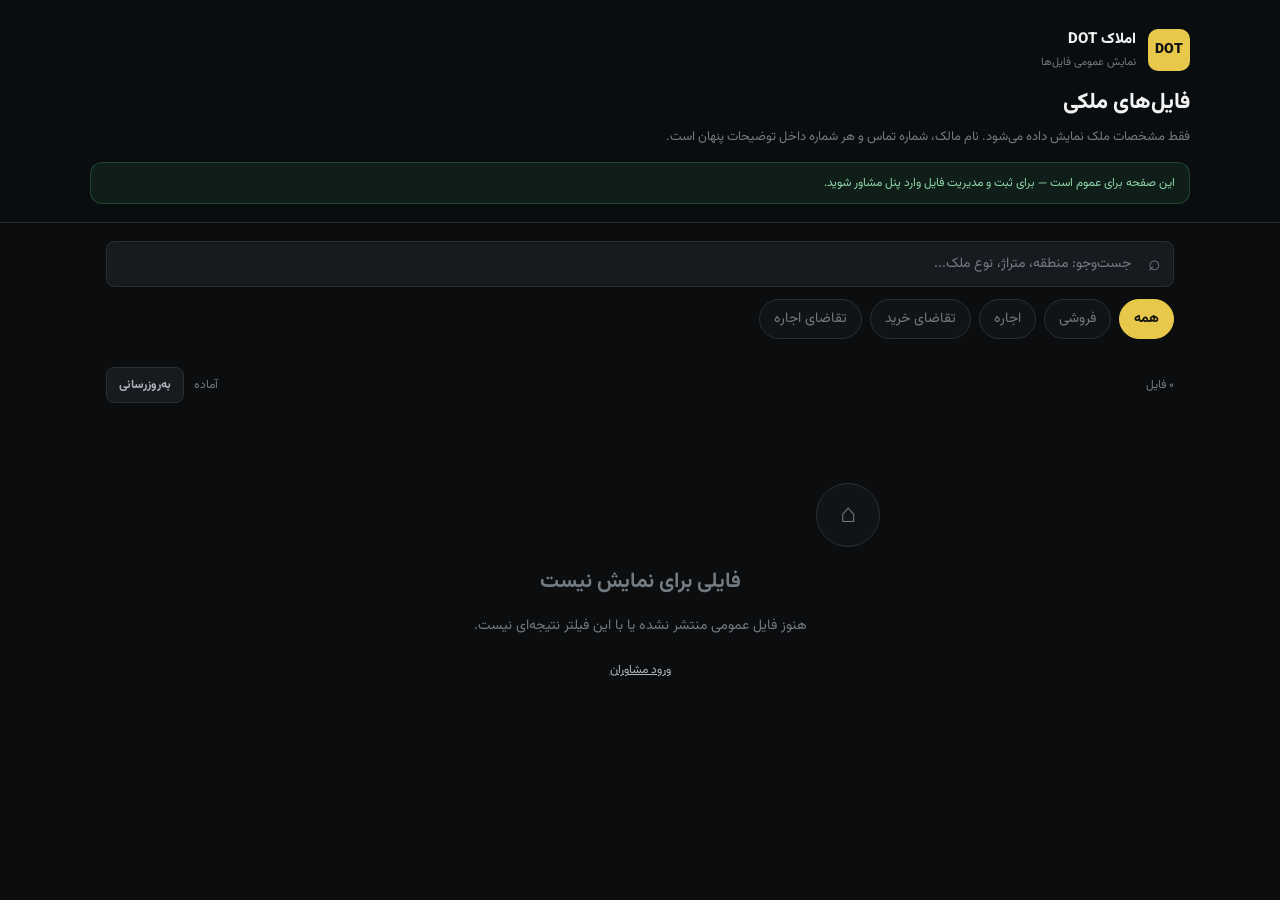
==== commit 26e0869c: "Update public.html" ====
--- a/public.html
+++ b/public.html
@@ -70,6 +70,21 @@
         gap: 10px;
         color: var(--text-muted);
         font-size: 12px;
+        flex-wrap: wrap;
+      }
+      .public-meta-actions {
+        display: flex;
+        align-items: center;
+        gap: 10px;
+      }
+      .public-refresh-btn {
+        padding: 8px 12px;
+        font-size: 12px;
+        white-space: nowrap;
+      }
+      .public-refresh-btn.is-loading {
+        opacity: 0.7;
+        pointer-events: none;
       }
       .public-privacy-note {
         font-size: 10px;
@@ -129,7 +144,12 @@
             <div id="publicFilters" class="filters md-chip-row"></div>
             <div class="public-meta-row">
                 <span id="publicCount">—</span>
-                <span id="publicStatus">…</span>
+                <div class="public-meta-actions">
+                    <span id="publicStatus">…</span>
+                    <button id="publicRefreshButton" class="header-button public-refresh-btn" type="button" title="دریافت آخرین فایل‌ها از منبع">
+                        به‌روزرسانی
+                    </button>
+                </div>
             </div>
         </div>
 
--- a/style.css
+++ b/style.css
@@ -1440,6 +1440,9 @@
     border-radius: 12px;
     font-weight: 600;
     font-size: 15px;
+    display: block;
+    text-decoration: none;
+    box-sizing: border-box;
 }
 
 .md-sheet-item:hover {
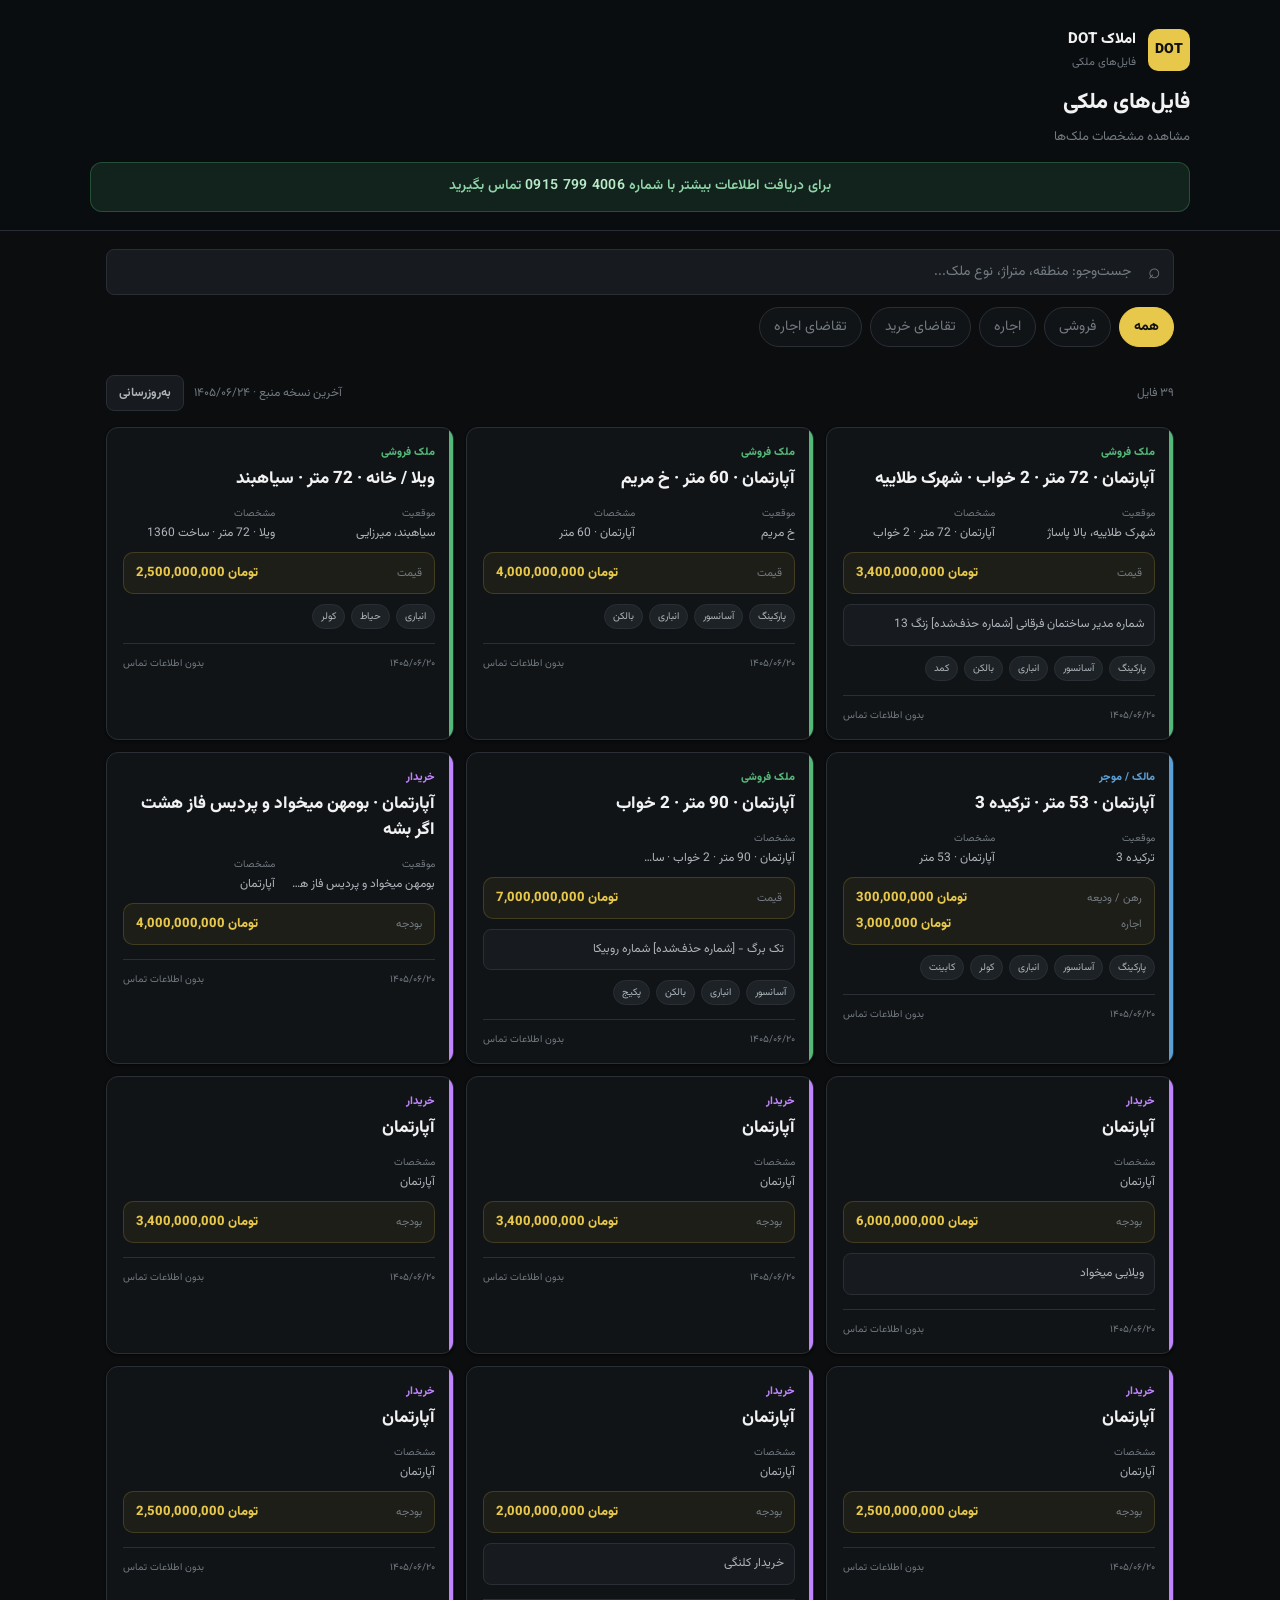
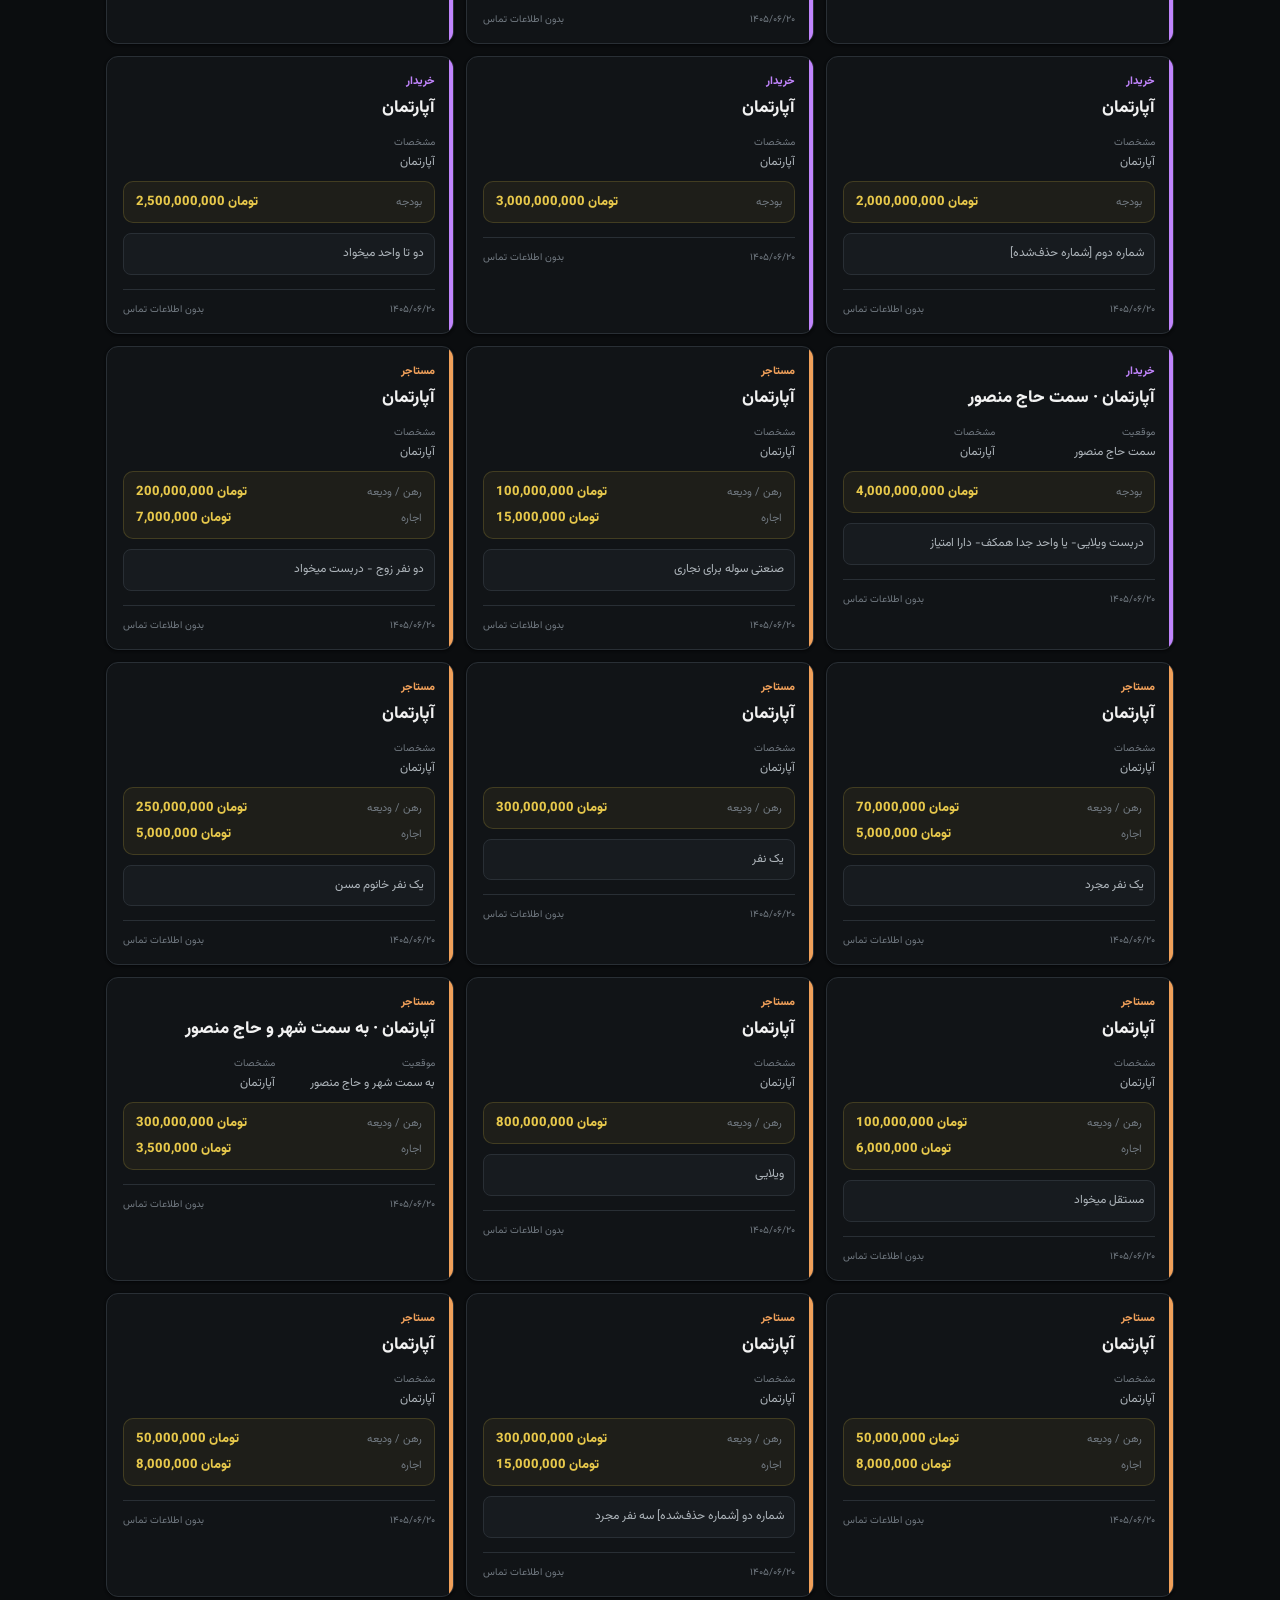
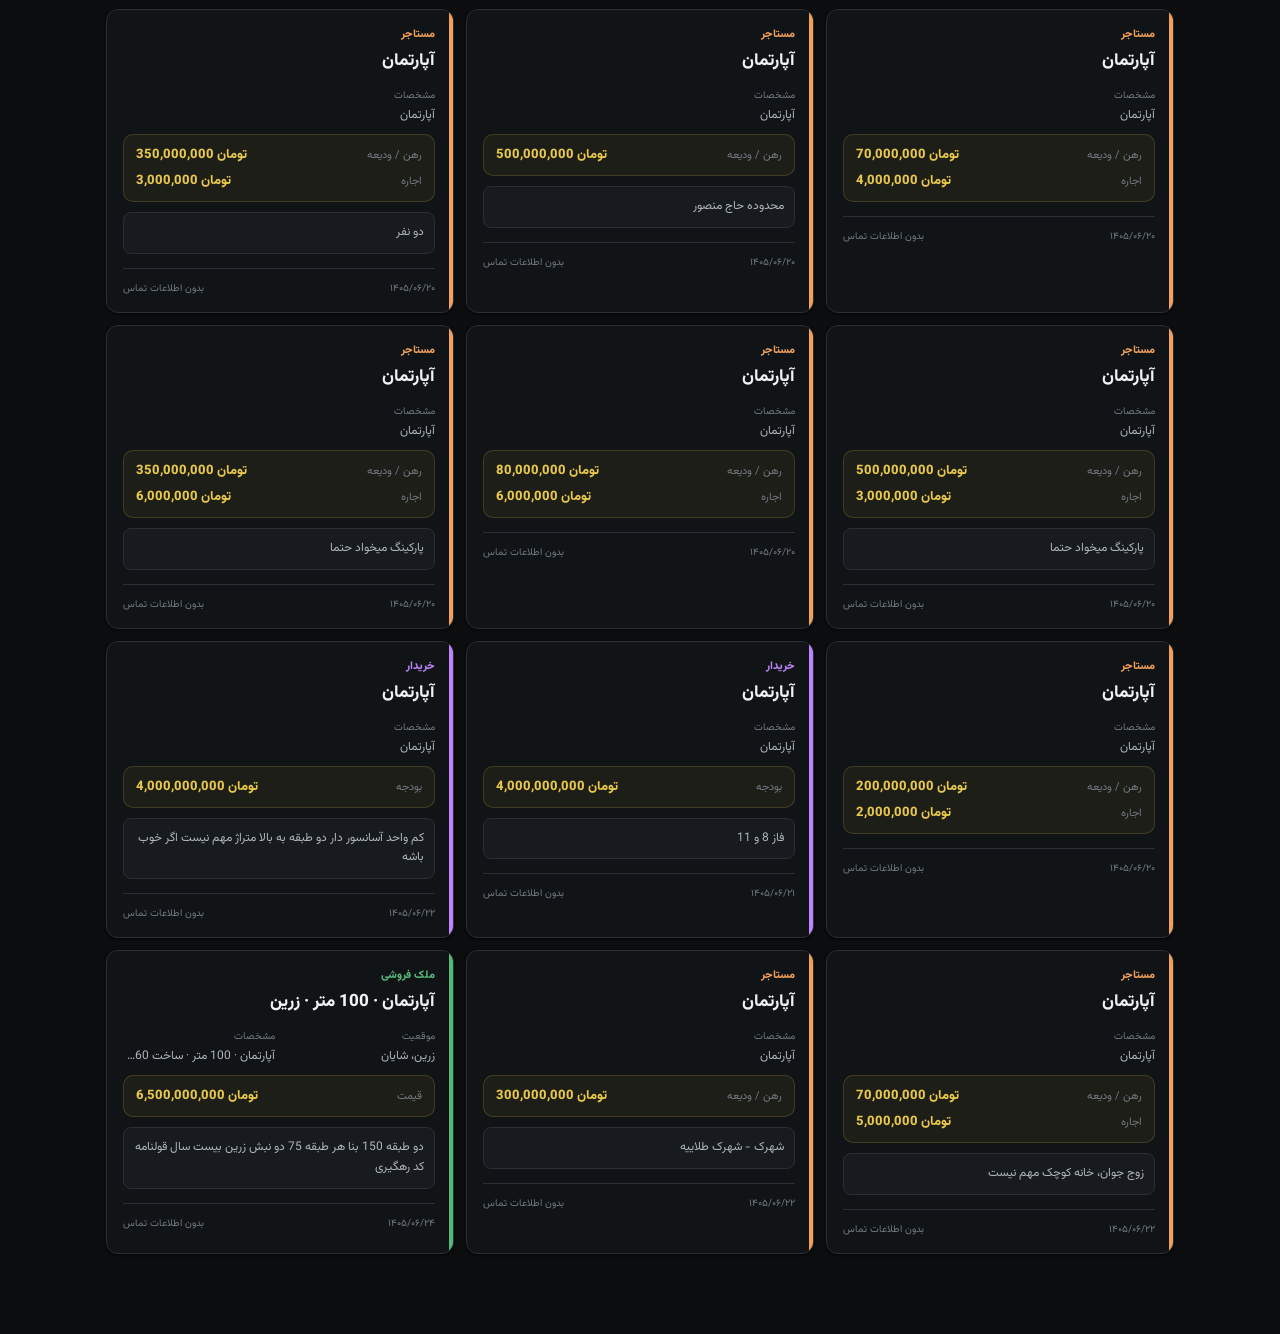
==== commit edbdeff2: "Update public.html" ====
--- a/public.html
+++ b/public.html
@@ -4,7 +4,7 @@
     <meta charset="UTF-8">
     <meta name="viewport" content="width=device-width, initial-scale=1.0">
     <meta name="theme-color" content="#0b0d0f">
-    <meta name="description" content="فایل‌های املاک DOT — مشاهده عمومی بدون اطلاعات تماس">
+    <meta name="description" content="فایل‌های املاک DOT">
     <title>فایل‌های املاک | DOT</title>
     <link rel="preconnect" href="https://fonts.googleapis.com">
     <link rel="preconnect" href="https://fonts.gstatic.com" crossorigin>
@@ -45,15 +45,28 @@
         line-height: 1.7;
         margin: 0;
       }
-      .public-privacy-banner {
+      .public-contact {
         margin-top: 14px;
-        padding: 10px 14px;
+        padding: 12px 16px;
         border-radius: 12px;
-        background: rgba(85, 184, 120, 0.1);
-        border: 1px solid rgba(85, 184, 120, 0.25);
+        background: rgba(85, 184, 120, 0.12);
+        border: 1px solid rgba(85, 184, 120, 0.3);
         color: #8fd4a8;
-        font-size: 12px;
+        font-size: 14px;
+        font-weight: 600;
         line-height: 1.7;
+        text-align: center;
+      }
+      .public-contact a {
+        color: #b8ecc8;
+        text-decoration: none;
+        letter-spacing: 0.02em;
+        direction: ltr;
+        unicode-bidi: isolate;
+        display: inline-block;
+      }
+      .public-contact a:hover {
+        text-decoration: underline;
       }
       .public-toolbar {
         max-width: 1100px;
@@ -86,10 +99,6 @@
         opacity: 0.7;
         pointer-events: none;
       }
-      .public-privacy-note {
-        font-size: 10px;
-        color: var(--text-muted);
-      }
       .public-card {
         cursor: default;
       }
@@ -107,12 +116,6 @@
         text-align: center;
         color: var(--text-muted);
       }
-      .public-agent-link {
-        display: inline-block;
-        margin-top: 10px;
-        font-size: 12px;
-        color: var(--text-soft);
-      }
     </style>
 </head>
 <body>
@@ -123,15 +126,15 @@
                     <div class="brand-mark">DOT</div>
                     <div>
                         <div class="brand-name">املاک DOT</div>
-                        <div class="brand-subtitle">نمایش عمومی فایل‌ها</div>
+                        <div class="brand-subtitle">فایل‌های ملکی</div>
                     </div>
                 </div>
                 <h1 class="public-title">فایل‌های ملکی</h1>
-                <p class="public-subtitle">
-                    فقط مشخصات ملک نمایش داده می‌شود. نام مالک، شماره تماس و هر شماره داخل توضیحات پنهان است.
-                </p>
-                <div class="public-privacy-banner">
-                    این صفحه برای عموم است — برای ثبت و مدیریت فایل وارد پنل مشاور شوید.
+                <p class="public-subtitle">مشاهده مشخصات ملک‌ها</p>
+                <div class="public-contact">
+                    برای دریافت اطلاعات بیشتر با شماره
+                    <a href="tel:09157994006">0915&nbsp;799&nbsp;4006</a>
+                    تماس بگیرید
                 </div>
             </div>
         </header>
@@ -158,8 +161,7 @@
         <div id="publicEmpty" class="hidden">
             <div class="empty-icon">⌂</div>
             <h2>فایلی برای نمایش نیست</h2>
-            <p>هنوز فایل عمومی منتشر نشده یا با این فیلتر نتیجه‌ای نیست.</p>
-            <a class="public-agent-link" href="index.html">ورود مشاوران</a>
+            <p>هنوز فایلی منتشر نشده یا با این فیلتر نتیجه‌ای نیست.</p>
         </div>
     </div>
 
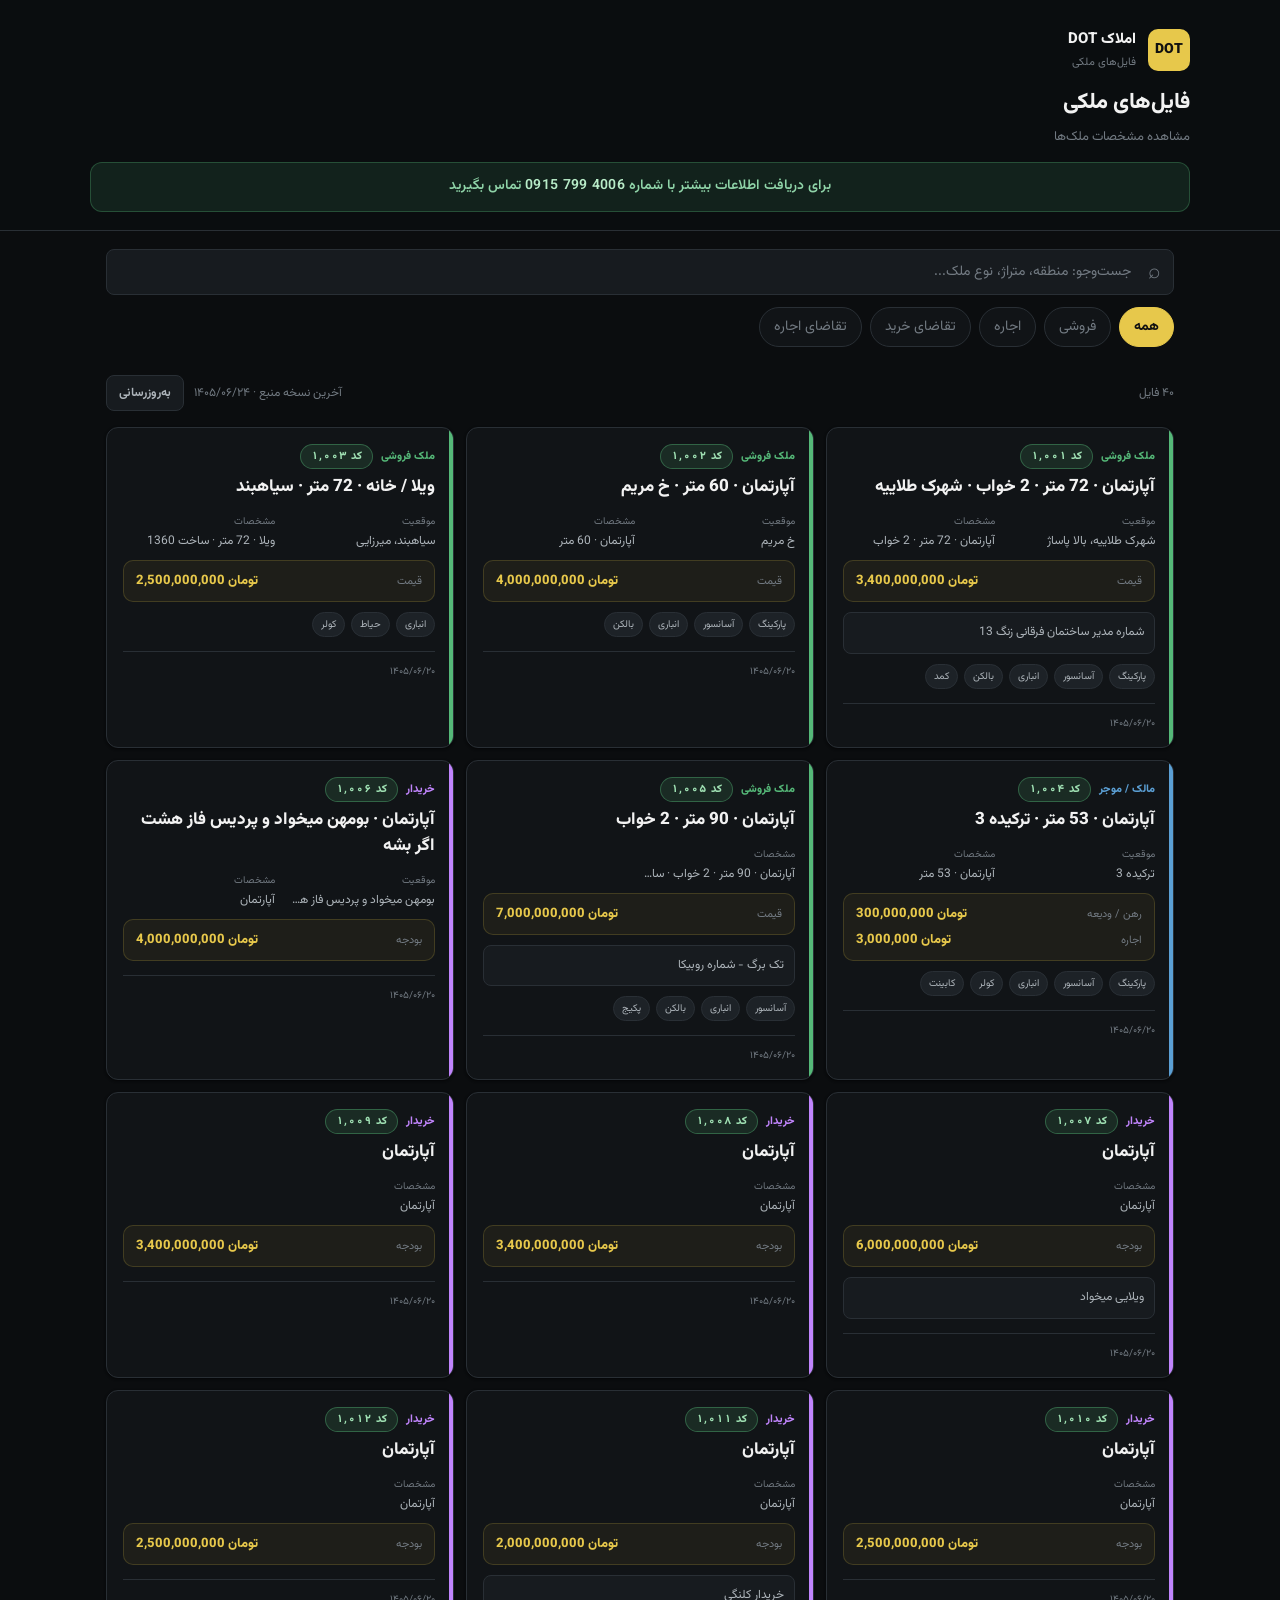
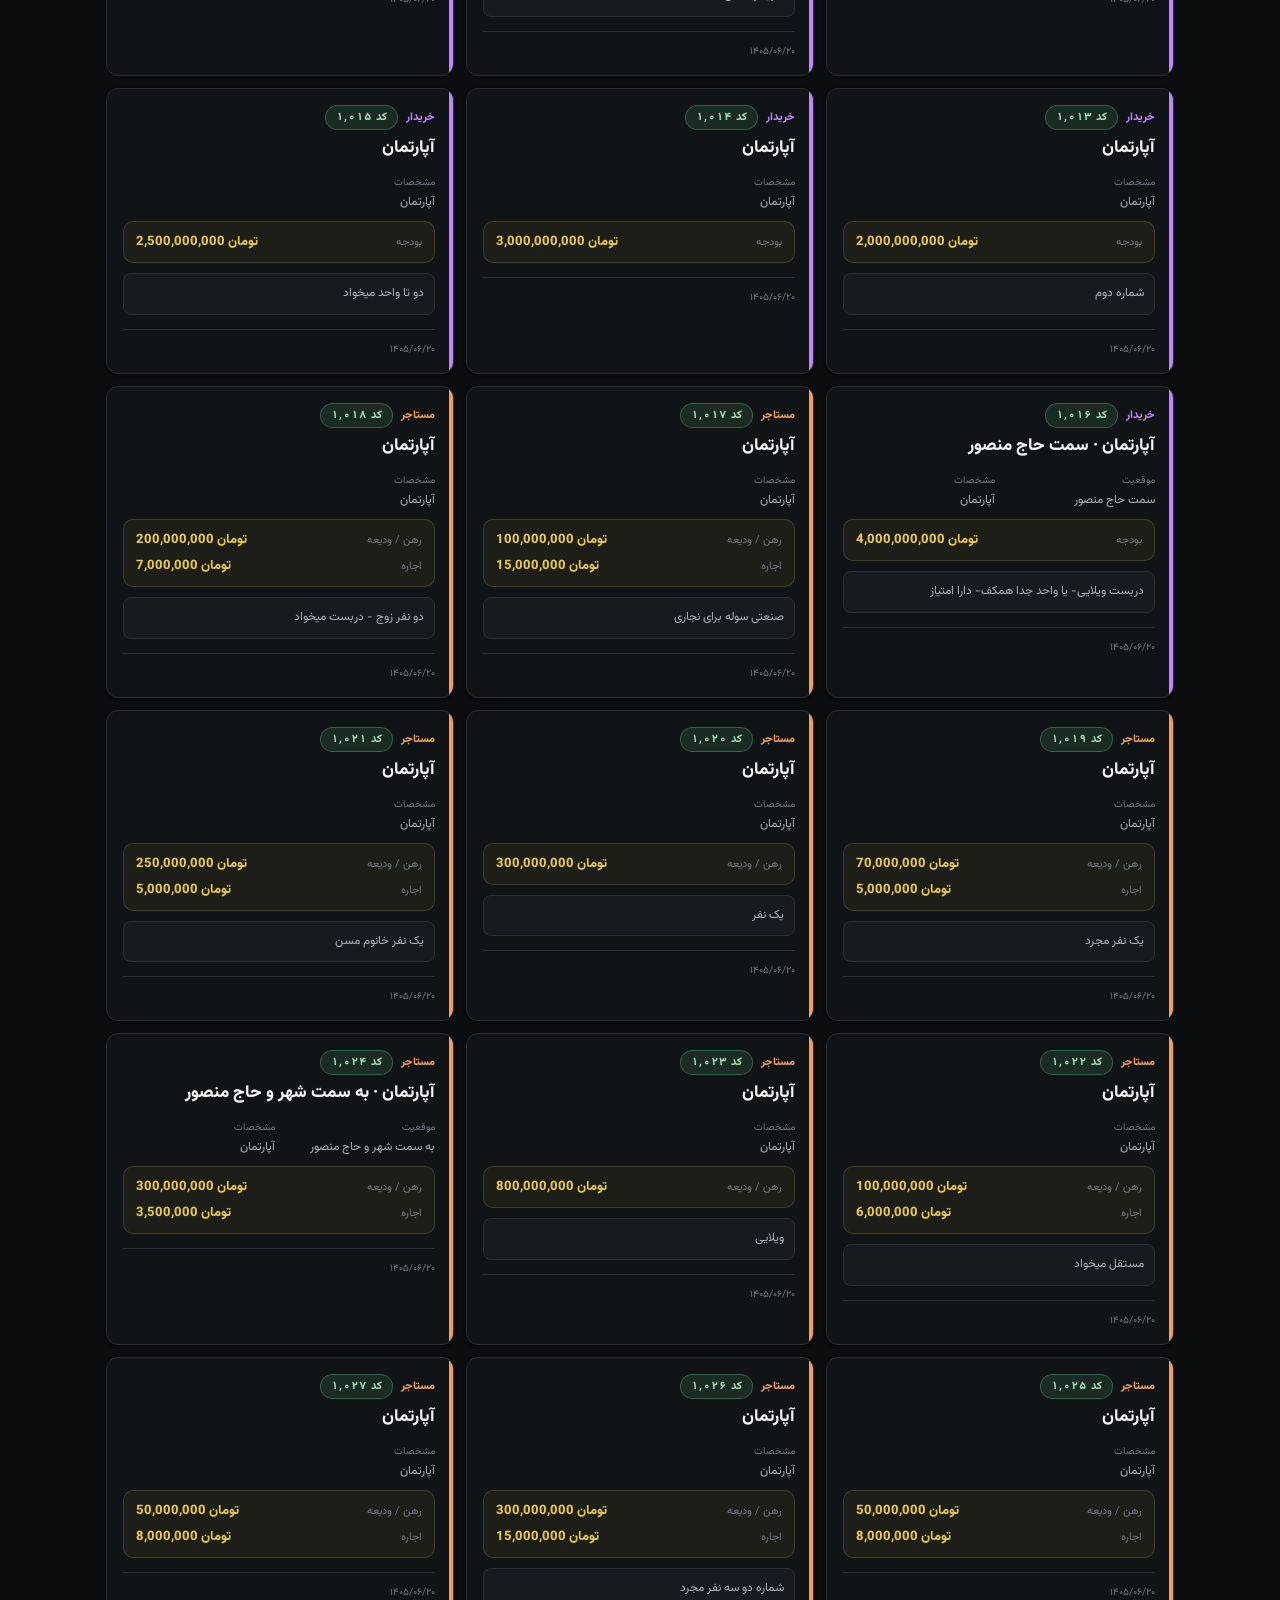
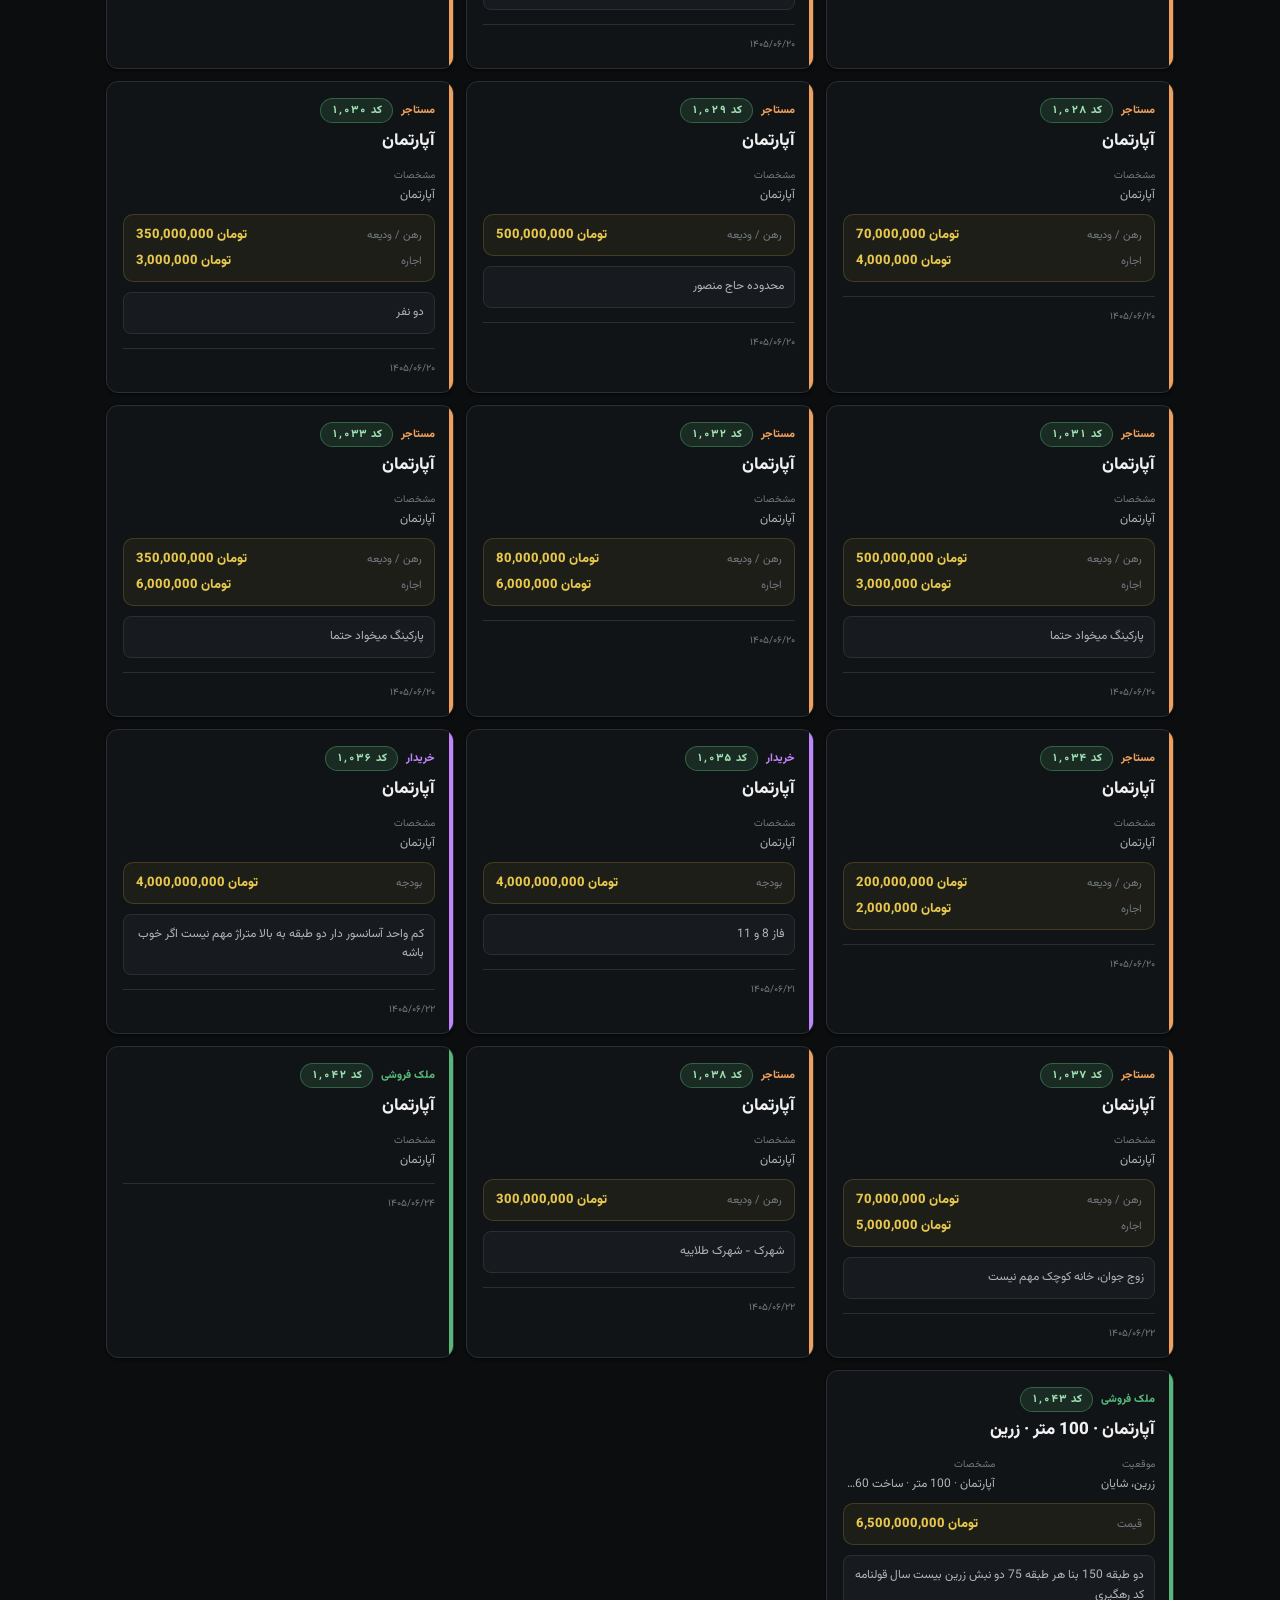
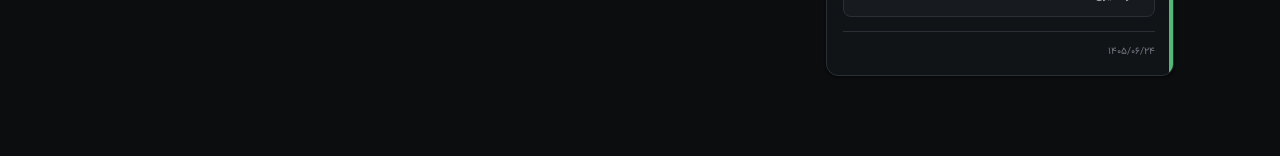
==== commit 1dd2dbb9: "Update public.html" ====
--- a/public.html
+++ b/public.html
@@ -105,6 +105,25 @@
       .public-card:hover {
         transform: none;
       }
+      .file-code-badge {
+        display: inline-flex;
+        align-items: center;
+        flex-shrink: 0;
+        background: rgba(85, 184, 120, 0.14);
+        border: 1px solid rgba(85, 184, 120, 0.4);
+        color: #9fe0b3;
+        border-radius: 999px;
+        padding: 3px 10px;
+        font-size: 11px;
+        font-weight: 800;
+        white-space: nowrap;
+      }
+      .card-type-with-code {
+        display: flex;
+        align-items: center;
+        flex-wrap: wrap;
+        gap: 8px;
+      }
       #publicFiles {
         max-width: 1100px;
         margin: 16px auto;
--- a/style.css
+++ b/style.css
@@ -1133,6 +1133,22 @@
 }
 
 /* ===== Divar import & tags ===== */
+.file-code-badge {
+    flex-shrink: 0;
+    background: rgba(148, 163, 184, 0.14);
+    border: 1px solid rgba(148, 163, 184, 0.4);
+    color: #cbd5e1;
+    border-radius: 999px;
+    padding: 5px 10px;
+    font-size: 11px;
+    font-weight: 800;
+    font-variant-numeric: tabular-nums;
+    letter-spacing: 0.02em;
+    white-space: nowrap;
+    direction: ltr;
+    unicode-bidi: isolate;
+}
+
 .tag-badge {
     flex-shrink: 0;
     background: rgba(99, 140, 255, 0.12);
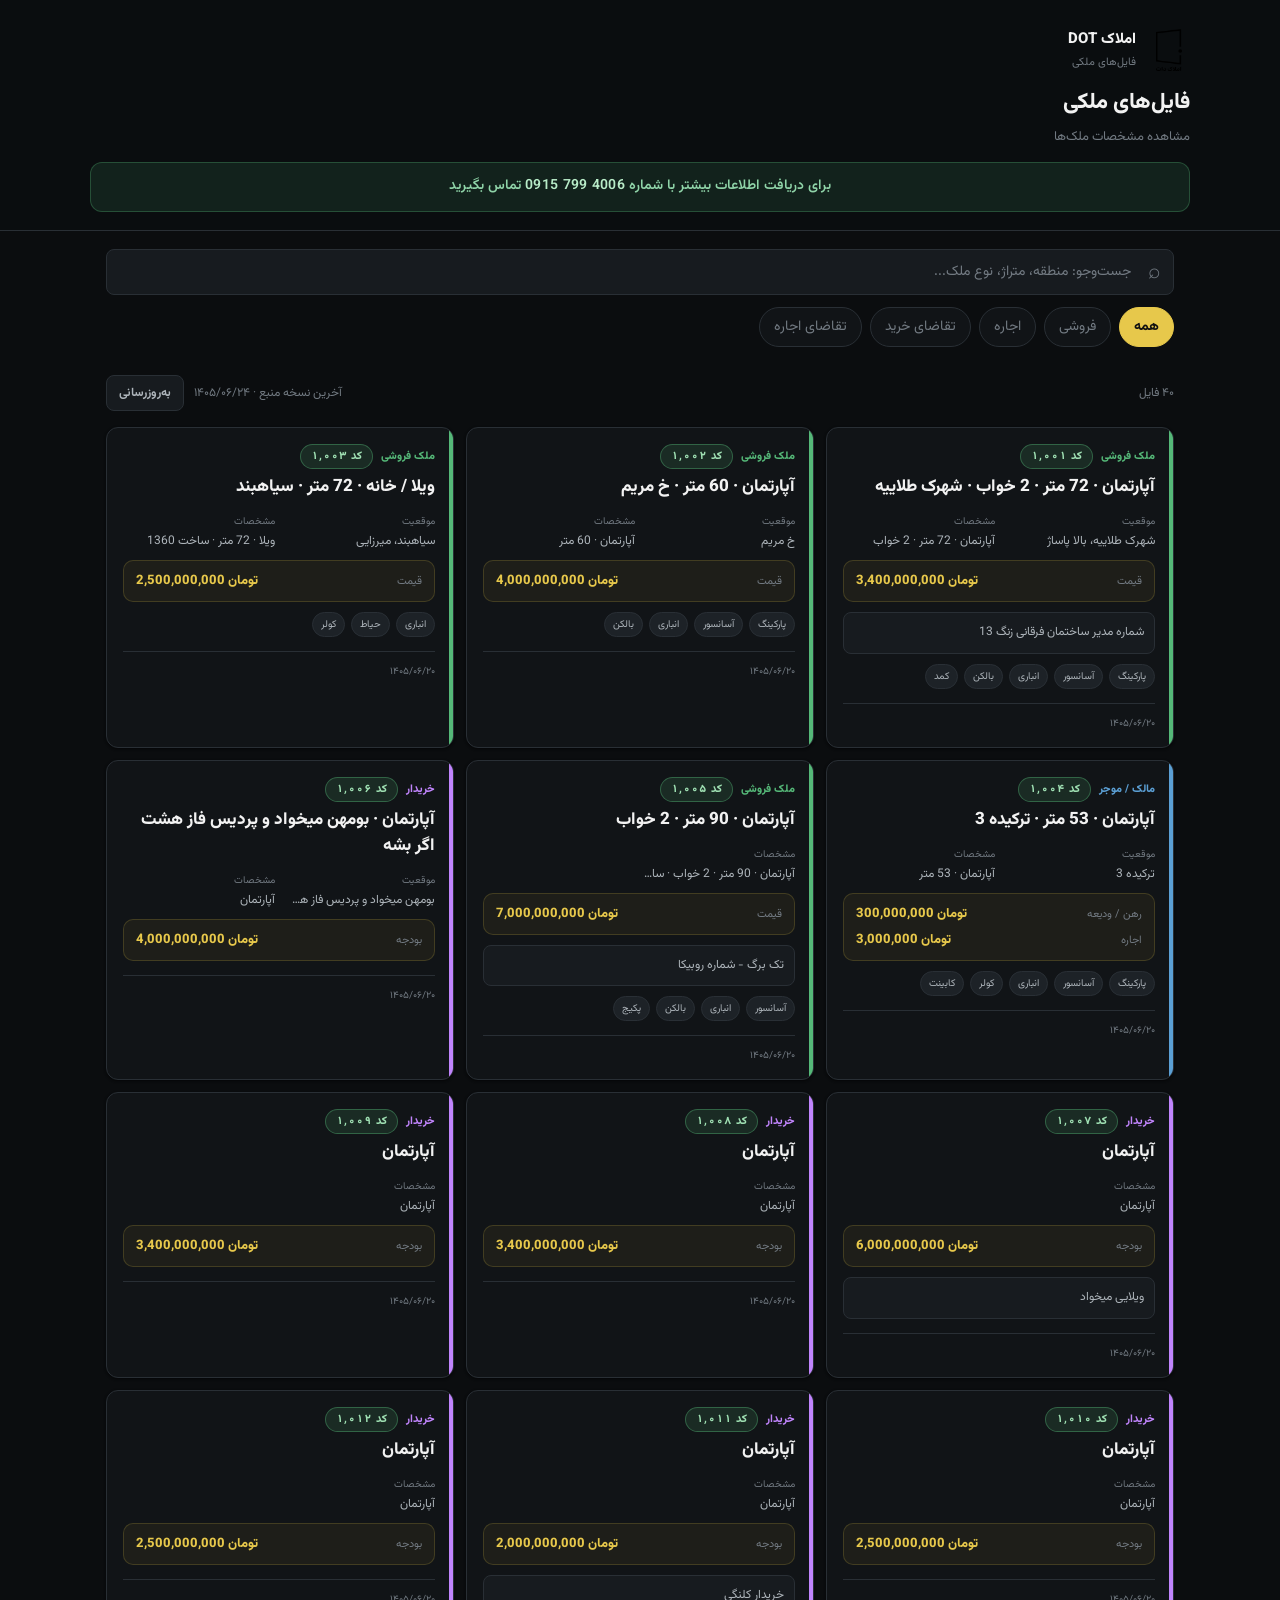
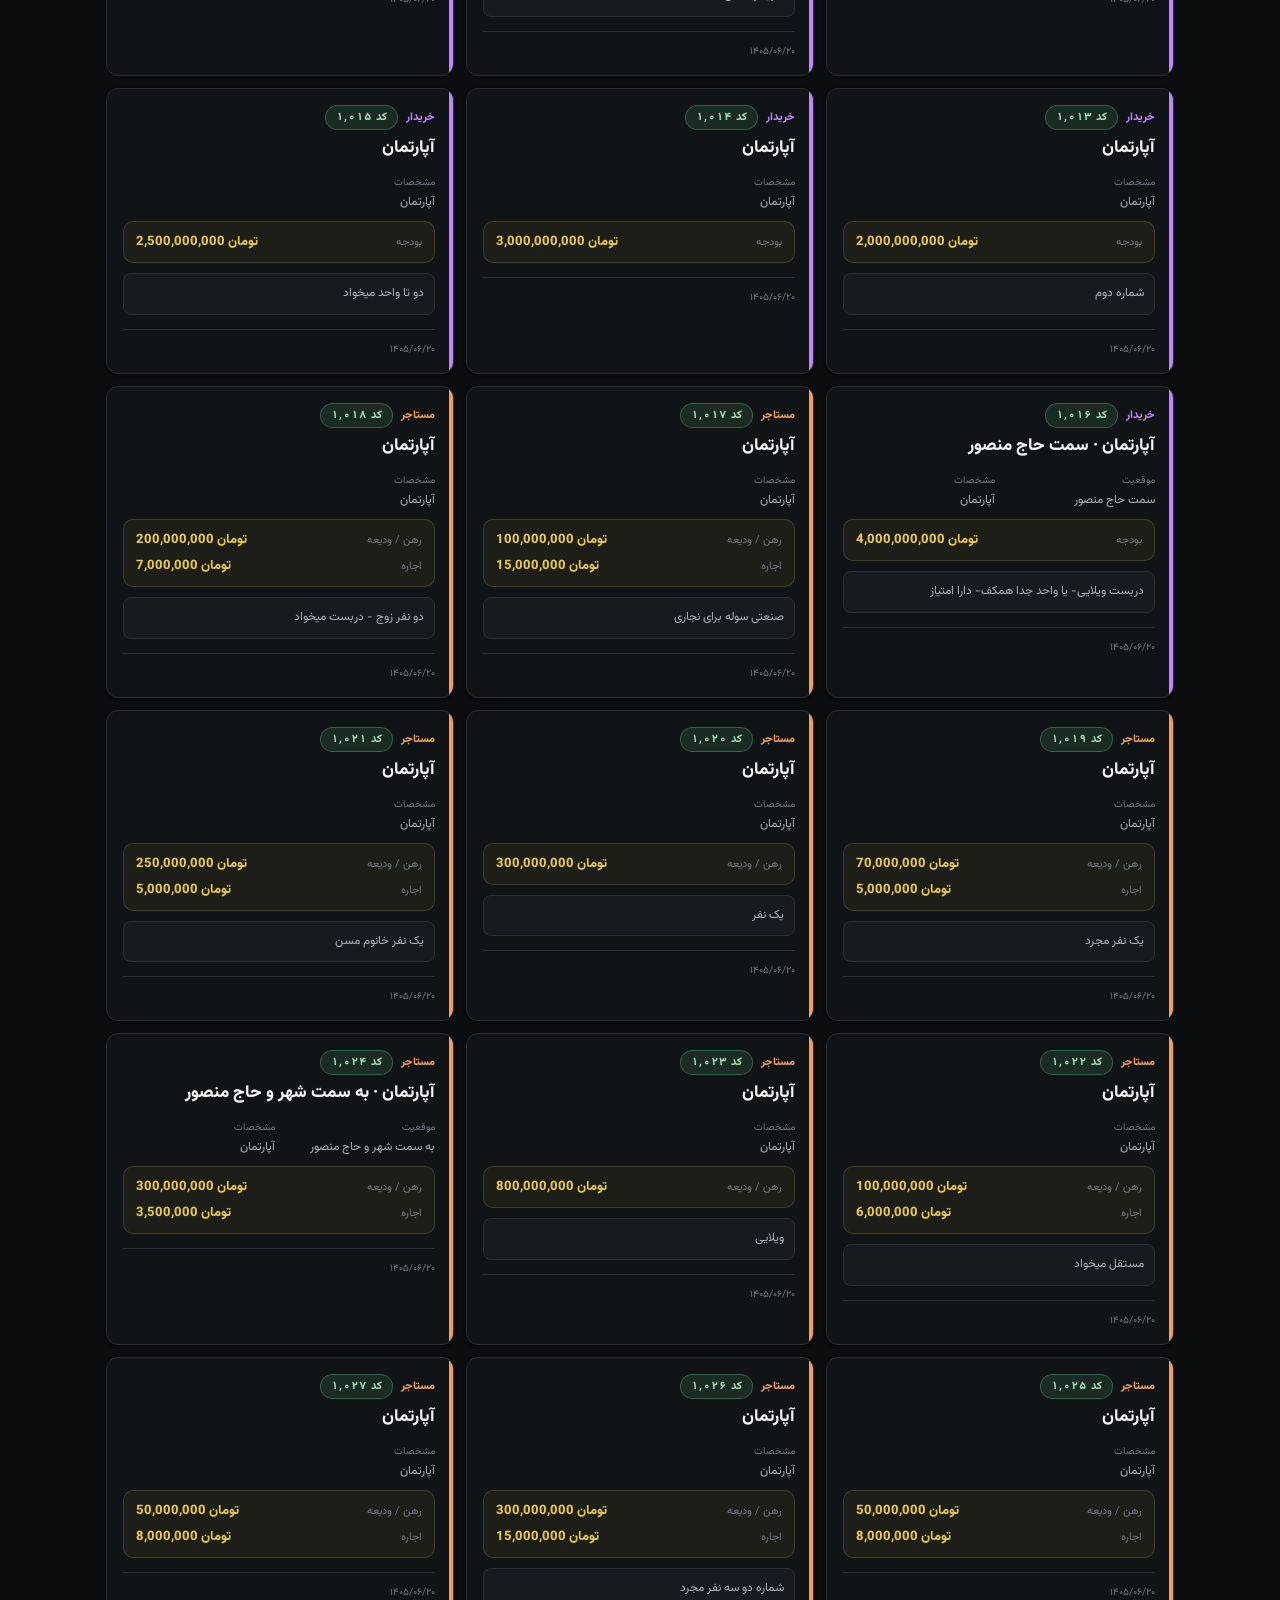
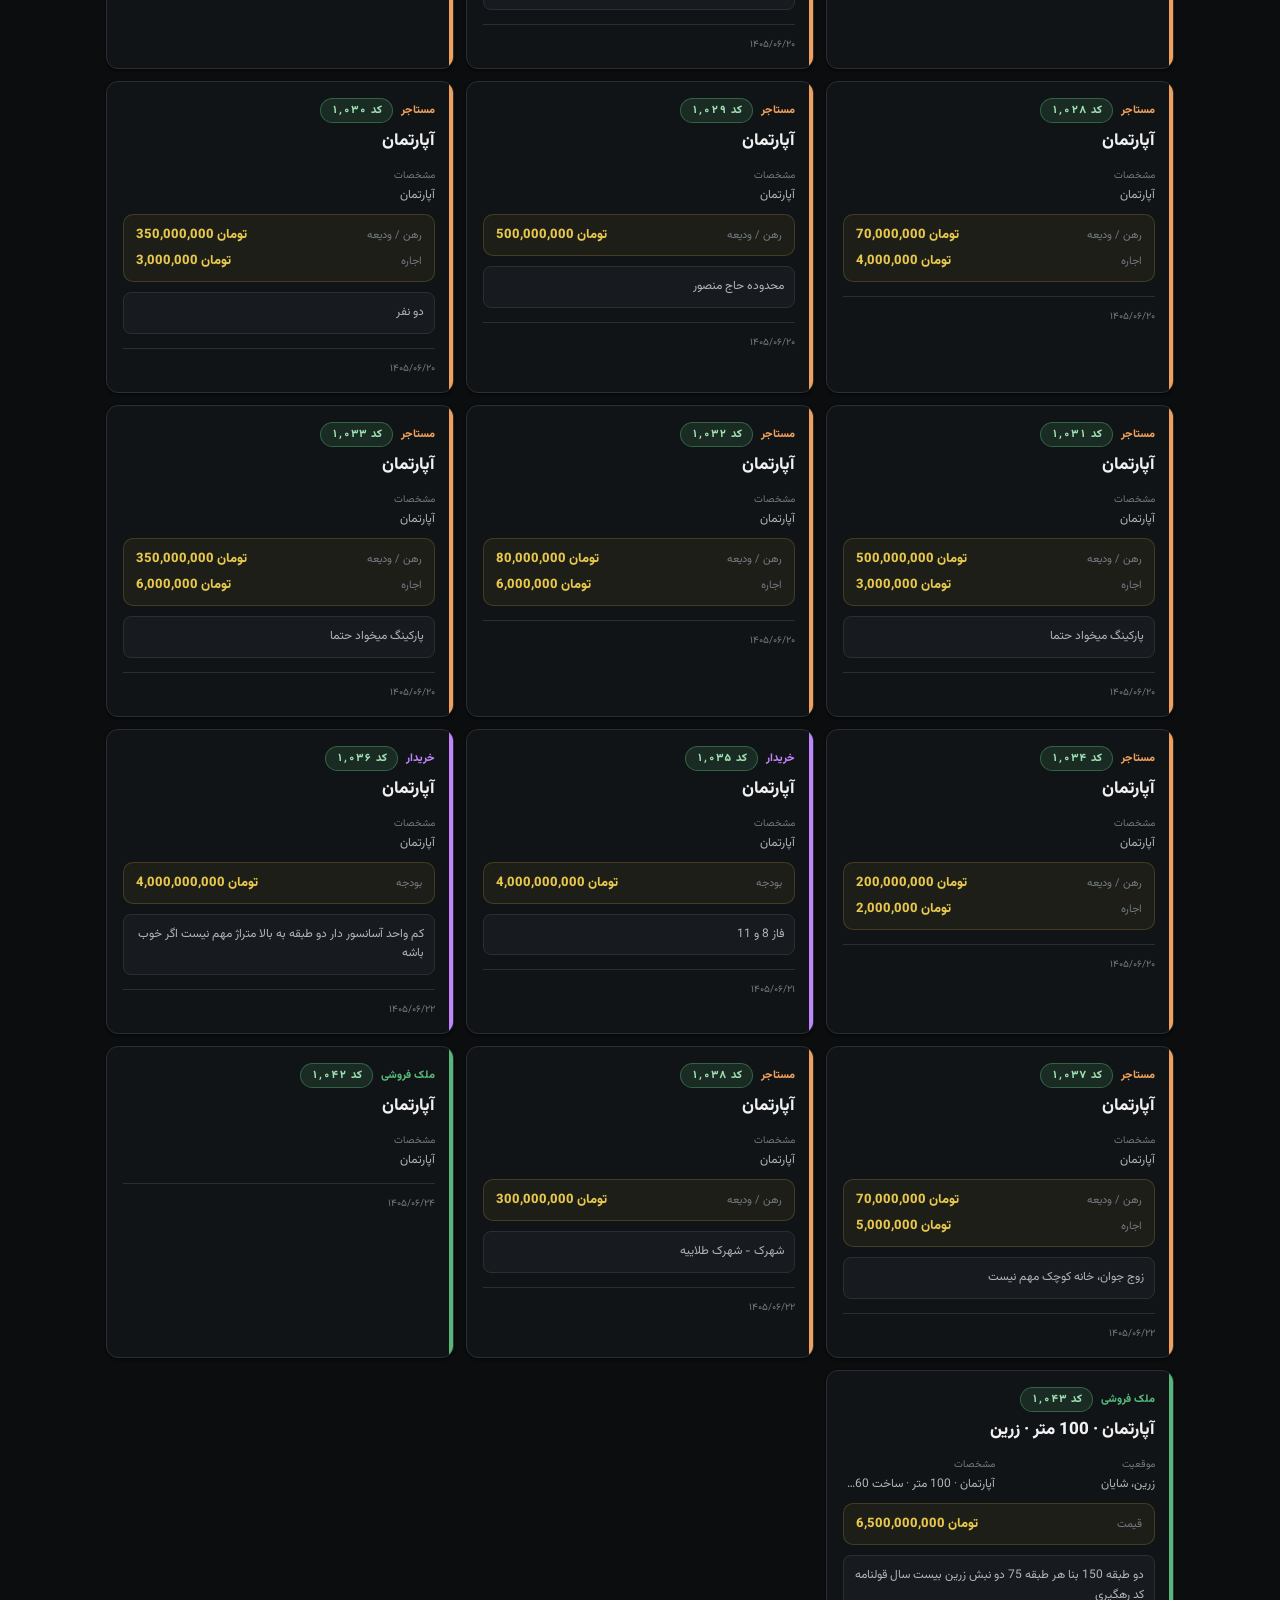
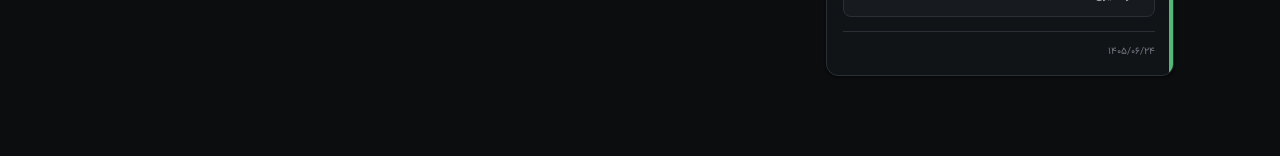
==== commit 9aca58c6: "Update public.html" ====
--- a/public.html
+++ b/public.html
@@ -6,6 +6,7 @@
     <meta name="theme-color" content="#0b0d0f">
     <meta name="description" content="فایل‌های املاک DOT">
     <title>فایل‌های املاک | DOT</title>
+    <link rel="icon" href="favicon.svg" type="image/svg+xml">
     <link rel="preconnect" href="https://fonts.googleapis.com">
     <link rel="preconnect" href="https://fonts.gstatic.com" crossorigin>
     <link href="https://fonts.googleapis.com/css2?family=Vazirmatn:wght@400;500;600;700;800&display=swap" rel="stylesheet">
@@ -33,6 +34,16 @@
       .public-brand .brand-mark {
         width: 42px;
         height: 42px;
+        background: transparent;
+        overflow: hidden;
+        border-radius: 10px;
+        flex-shrink: 0;
+      }
+      .public-brand .brand-mark img {
+        width: 100%;
+        height: 100%;
+        object-fit: contain;
+        display: block;
       }
       .public-title {
         font-size: 22px;
@@ -142,7 +153,7 @@
         <header class="public-hero">
             <div class="public-hero-inner">
                 <div class="public-brand">
-                    <div class="brand-mark">DOT</div>
+                    <div class="brand-mark"><img src="favicon.svg" alt="املاک DOT" width="32" height="32"></div>
                     <div>
                         <div class="brand-name">املاک DOT</div>
                         <div class="brand-subtitle">فایل‌های ملکی</div>
--- a/style.css
+++ b/style.css
@@ -1134,19 +1134,28 @@
 
 /* ===== Divar import & tags ===== */
 .file-code-badge {
+    display: inline-flex;
+    align-items: center;
     flex-shrink: 0;
-    background: rgba(148, 163, 184, 0.14);
-    border: 1px solid rgba(148, 163, 184, 0.4);
-    color: #cbd5e1;
+    background: rgba(85, 184, 120, 0.14);
+    border: 1px solid rgba(85, 184, 120, 0.4);
+    color: #9fe0b3;
     border-radius: 999px;
-    padding: 5px 10px;
+    padding: 3px 10px;
     font-size: 11px;
     font-weight: 800;
     font-variant-numeric: tabular-nums;
     letter-spacing: 0.02em;
     white-space: nowrap;
-    direction: ltr;
+    direction: rtl;
     unicode-bidi: isolate;
+}
+
+.card-type-with-code {
+    display: flex;
+    align-items: center;
+    flex-wrap: wrap;
+    gap: 8px;
 }
 
 .tag-badge {
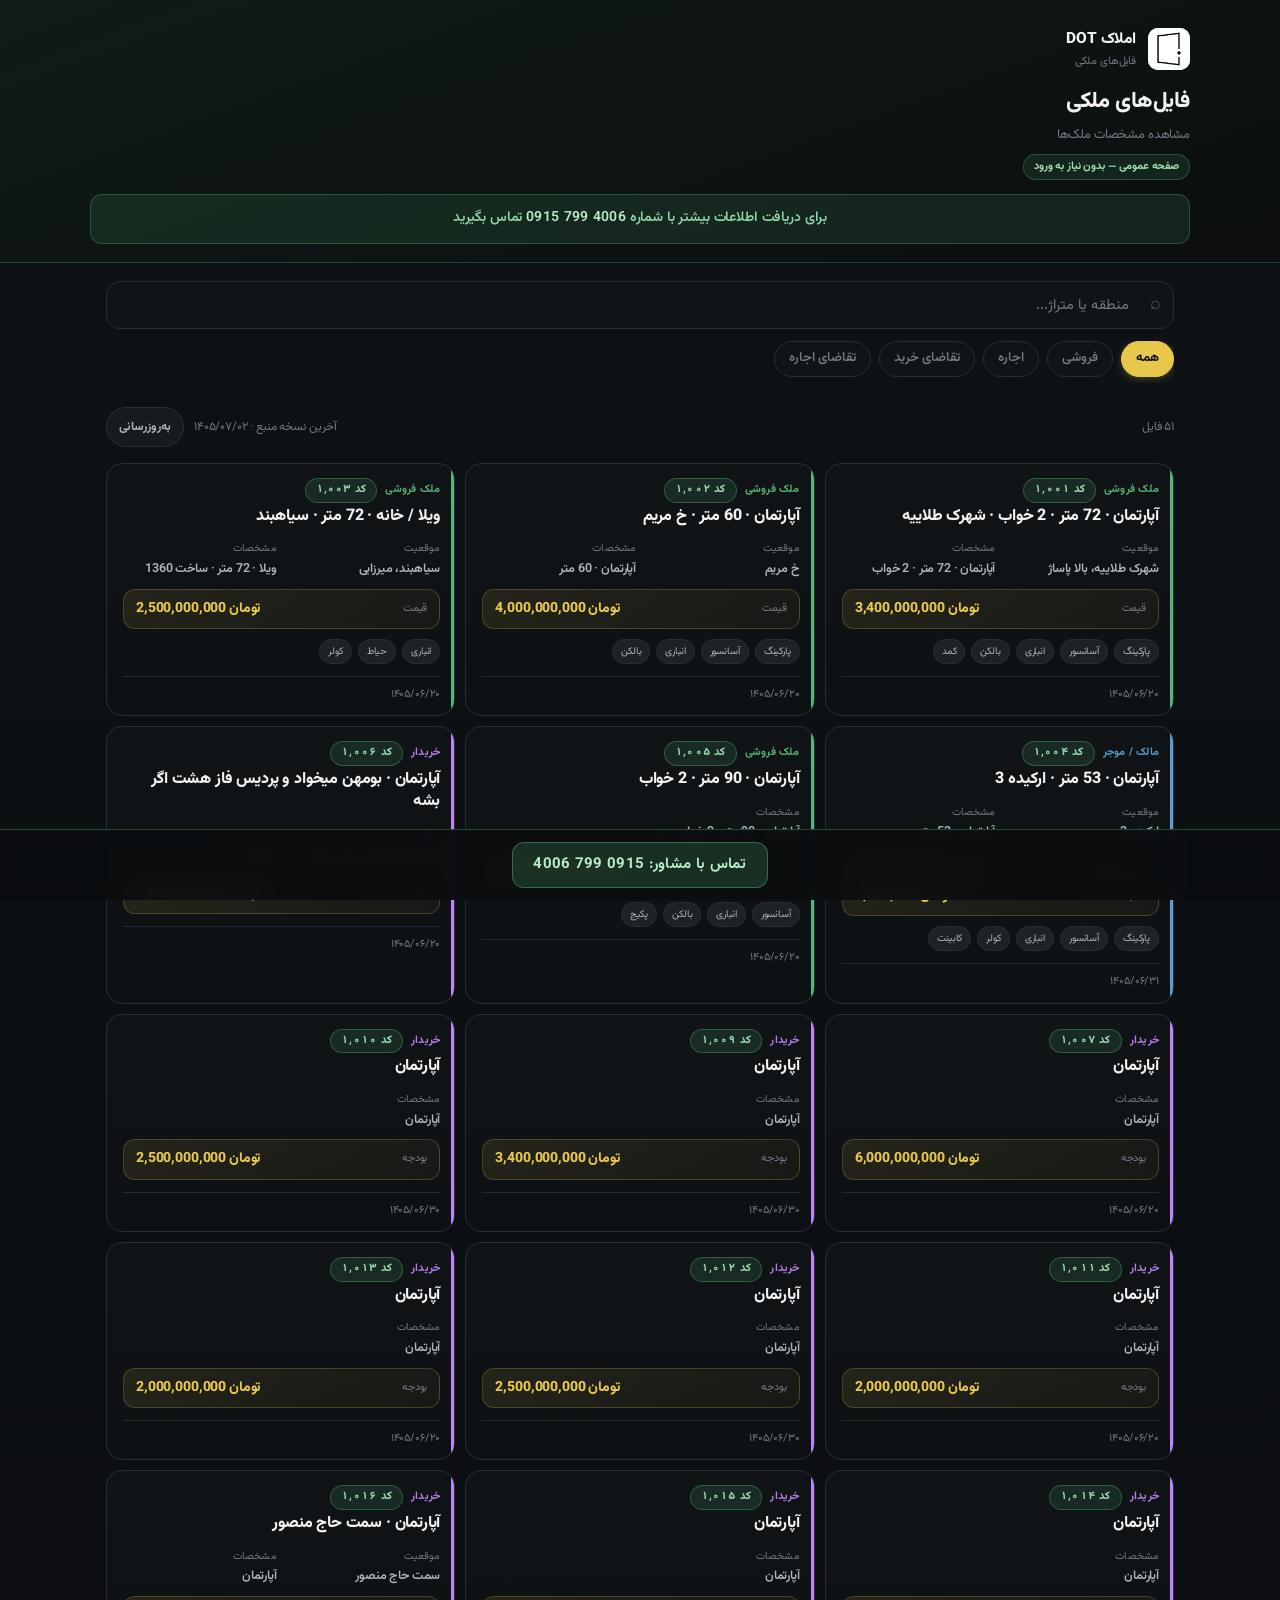
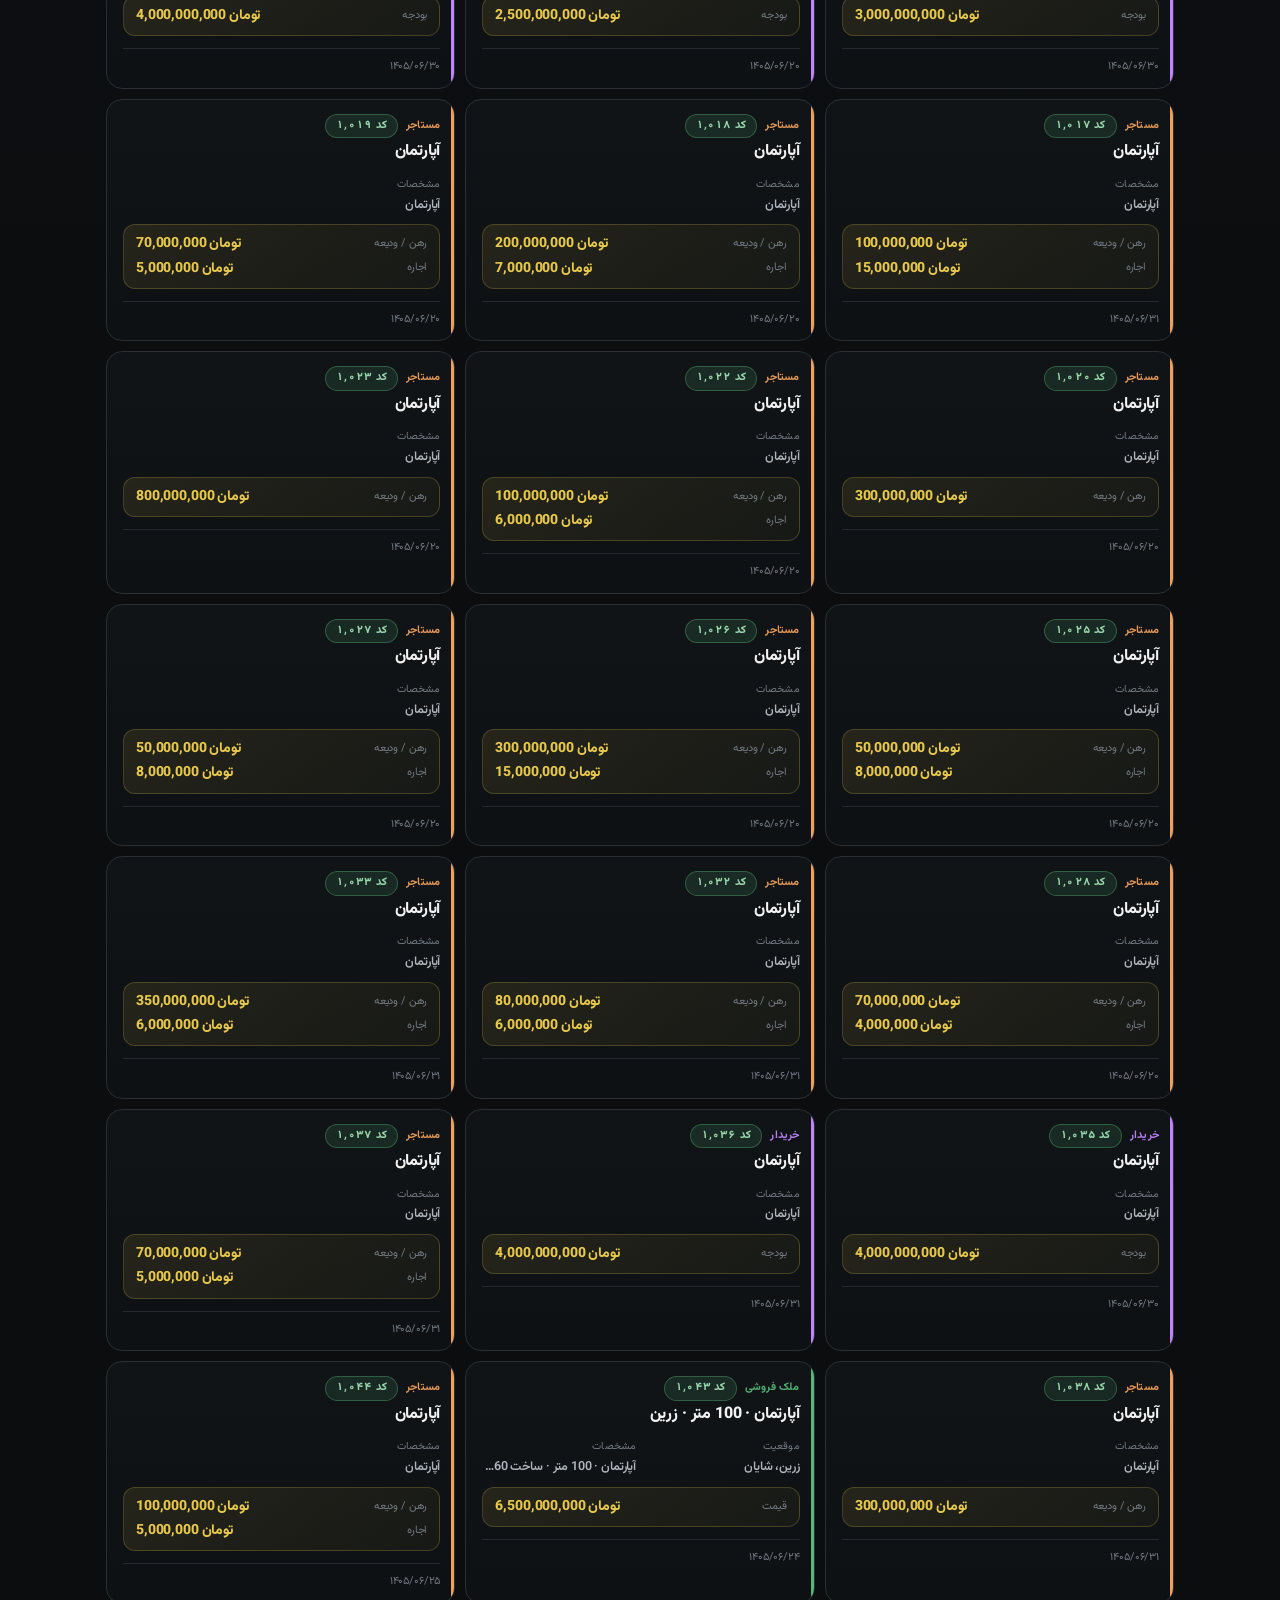
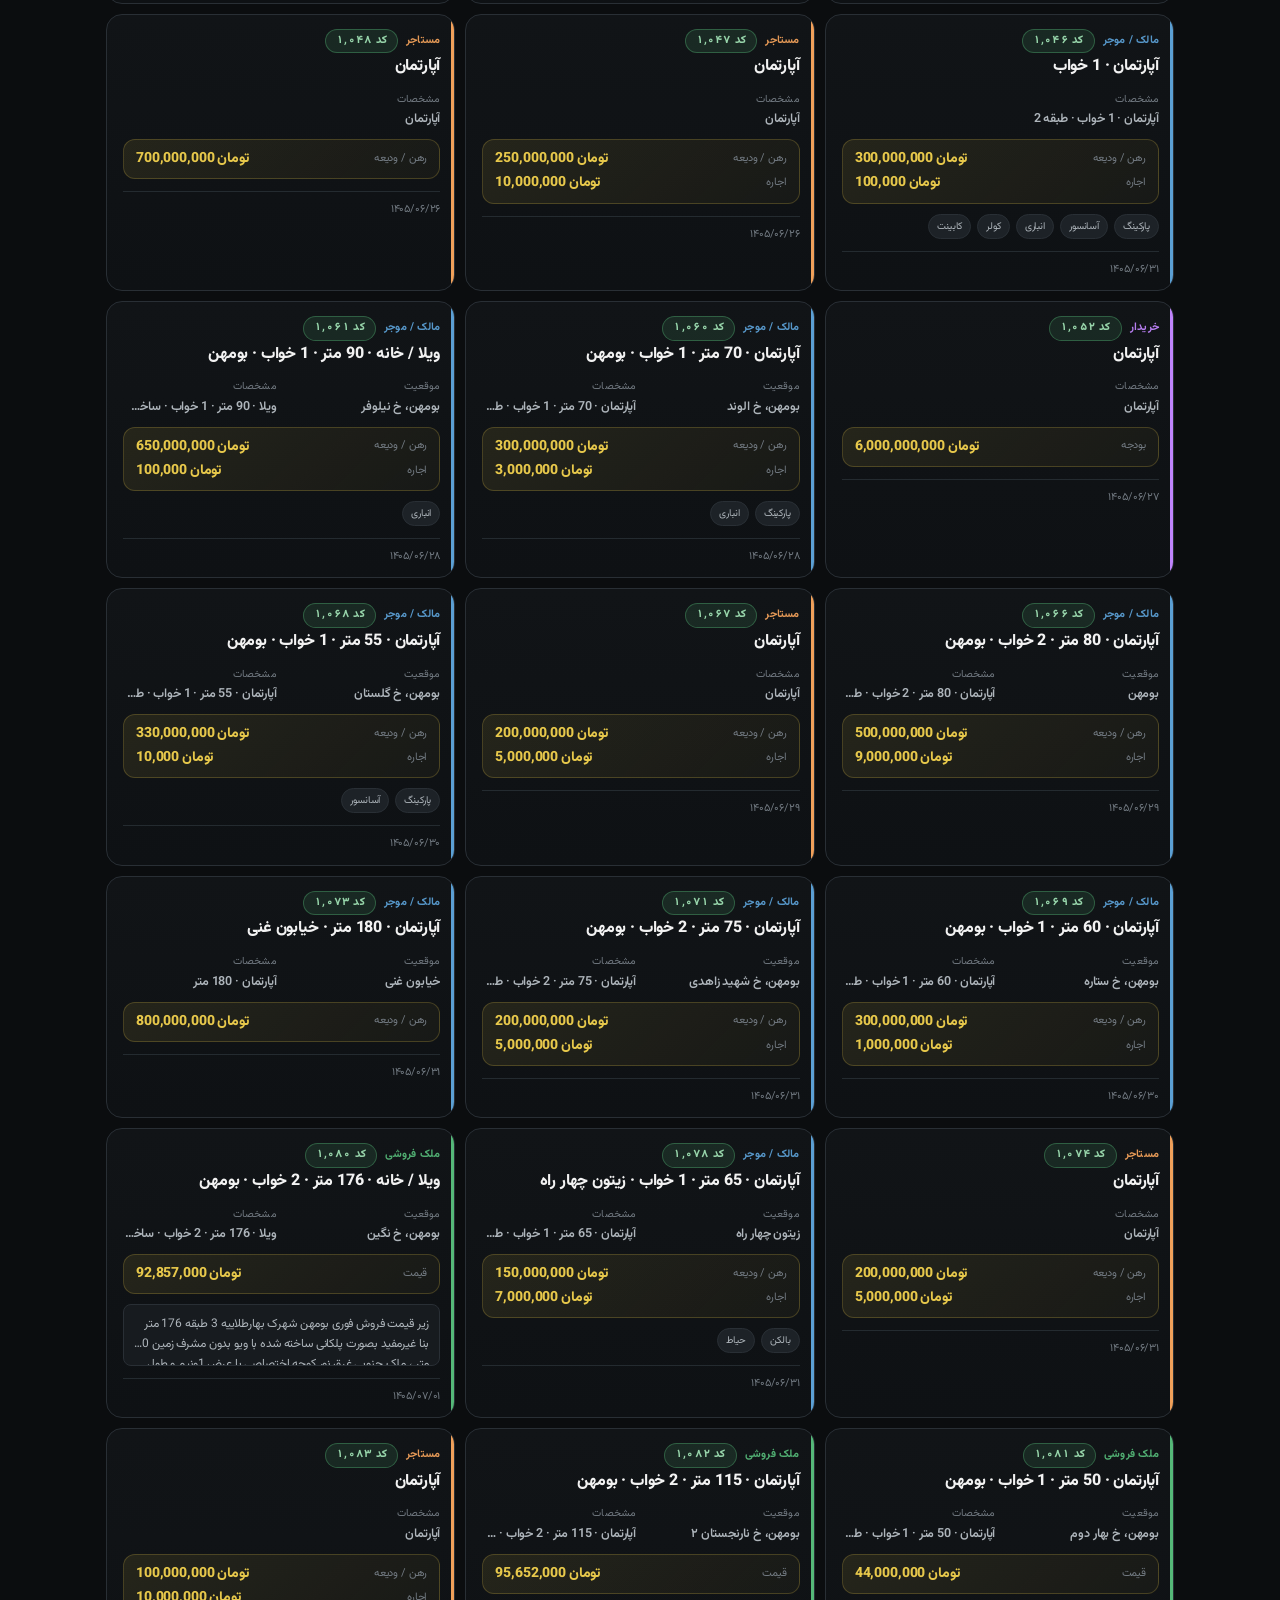
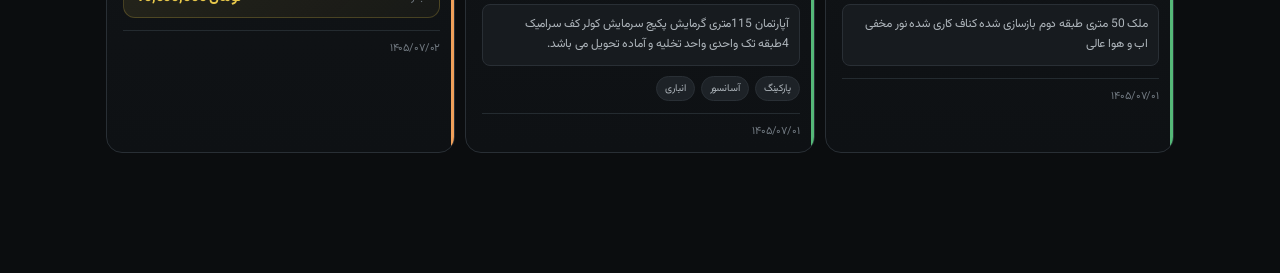
==== commit 1a6d159f: "Update public.html" ====
--- a/public.html
+++ b/public.html
@@ -14,12 +14,13 @@
     <style>
       .public-page {
         min-height: 100vh;
-        padding-bottom: 40px;
+        padding-bottom: 80px;
+        background: linear-gradient(180deg, #0e1216 0%, #0b0d0f 40%);
       }
       .public-hero {
         padding: 28px 20px 18px;
-        border-bottom: 1px solid var(--border);
-        background: rgba(11, 13, 15, 0.96);
+        border-bottom: 1px solid rgba(85, 184, 120, 0.25);
+        background: linear-gradient(160deg, rgba(17, 28, 22, 0.98), rgba(11, 13, 15, 0.96));
       }
       .public-hero-inner {
         max-width: 1100px;
@@ -145,6 +146,49 @@
         margin: 40px auto;
         text-align: center;
         color: var(--text-muted);
+      }
+      .public-sticky-contact {
+        position: fixed;
+        bottom: 0;
+        left: 0;
+        right: 0;
+        z-index: 50;
+        padding: 12px 16px calc(12px + env(safe-area-inset-bottom, 0px));
+        background: rgba(11, 13, 15, 0.94);
+        border-top: 1px solid rgba(85, 184, 120, 0.35);
+        backdrop-filter: blur(10px);
+        text-align: center;
+      }
+      .public-sticky-contact a {
+        display: inline-flex;
+        align-items: center;
+        justify-content: center;
+        gap: 8px;
+        min-height: 46px;
+        padding: 10px 20px;
+        border-radius: 12px;
+        background: rgba(85, 184, 120, 0.2);
+        border: 1px solid rgba(85, 184, 120, 0.45);
+        color: #b8ecc8;
+        font-weight: 700;
+        font-size: 15px;
+        text-decoration: none;
+        letter-spacing: 0.02em;
+        direction: ltr;
+      }
+      .public-sticky-contact a:hover {
+        background: rgba(85, 184, 120, 0.3);
+      }
+      .public-subtitle-badge {
+        display: inline-block;
+        margin-top: 8px;
+        padding: 4px 10px;
+        border-radius: 999px;
+        font-size: 11px;
+        font-weight: 700;
+        color: #9fe0b3;
+        background: rgba(85, 184, 120, 0.12);
+        border: 1px solid rgba(85, 184, 120, 0.3);
       }
     </style>
 </head>
@@ -161,6 +205,7 @@
                 </div>
                 <h1 class="public-title">فایل‌های ملکی</h1>
                 <p class="public-subtitle">مشاهده مشخصات ملک‌ها</p>
+                <span class="public-subtitle-badge">صفحه عمومی — بدون نیاز به ورود</span>
                 <div class="public-contact">
                     برای دریافت اطلاعات بیشتر با شماره
                     <a href="tel:09157994006">0915&nbsp;799&nbsp;4006</a>
@@ -172,9 +217,11 @@
         <div class="public-toolbar">
             <div class="search-box md-search">
                 <span class="search-icon">⌕</span>
-                <input id="publicSearch" type="search" placeholder="جست‌وجو: منطقه، متراژ، نوع ملک..." autocomplete="off">
-            </div>
-            <div id="publicFilters" class="filters md-chip-row"></div>
+                <input id="publicSearch" type="search" placeholder="منطقه یا متراژ..." autocomplete="off">
+            </div>
+            <div class="chip-row-wrap">
+              <div id="publicFilters" class="filters md-chip-row"></div>
+            </div>
             <div class="public-meta-row">
                 <span id="publicCount">—</span>
                 <div class="public-meta-actions">
@@ -195,6 +242,10 @@
         </div>
     </div>
 
+    <div class="public-sticky-contact">
+        <a href="tel:09157994006">تماس با مشاور: 0915 799 4006</a>
+    </div>
+
     <script type="module" src="js/public-app.js"></script>
 </body>
 </html>
--- a/style.css
+++ b/style.css
@@ -145,11 +145,16 @@
     display: flex;
     align-items: center;
     justify-content: center;
-    background: var(--accent);
-    color: #111;
+    background: #fff;
     border-radius: 14px;
-    font-size: 20px;
-    font-weight: 900;
+    overflow: hidden;
+}
+
+.boot-logo img {
+    width: 100%;
+    height: 100%;
+    object-fit: contain;
+    display: block;
 }
 
 .boot-spinner {
@@ -193,12 +198,17 @@
     display: flex;
     align-items: center;
     justify-content: center;
-    background: var(--accent);
-    color: #111;
+    background: #fff;
     border-radius: 14px;
-    font-size: 20px;
-    font-weight: 900;
     margin-bottom: 20px;
+    overflow: hidden;
+}
+
+.login-logo img {
+    width: 100%;
+    height: 100%;
+    object-fit: contain;
+    display: block;
 }
 
 .login-title {
@@ -333,15 +343,20 @@
 
 .header-button span {
     display: inline-flex;
-    min-width: 21px;
-    height: 21px;
+    min-width: 22px;
+    height: 22px;
     align-items: center;
     justify-content: center;
     margin-right: 5px;
-    border-radius: 50%;
+    border-radius: 999px;
     background: var(--warning);
     color: #111;
     font-size: 11px;
+    font-weight: 800;
+    line-height: 1;
+    padding: 0 5px;
+    box-sizing: border-box;
+    font-variant-numeric: tabular-nums;
 }
 
 .login-button {
@@ -383,10 +398,17 @@
     display: flex;
     align-items: center;
     justify-content: center;
-    background: var(--accent);
-    color: #111;
+    background: #fff;
     border-radius: 10px;
-    font-weight: 900;
+    overflow: hidden;
+    flex-shrink: 0;
+}
+
+.brand-mark img {
+    width: 100%;
+    height: 100%;
+    object-fit: contain;
+    display: block;
 }
 
 .brand-name {
@@ -586,6 +608,32 @@
     word-break: break-word;
 }
 
+button.info-value.card-phone-copy {
+    display: inline-block;
+    width: auto;
+    max-width: 100%;
+    margin: 0;
+    padding: 0;
+    border: 0;
+    background: transparent;
+    color: inherit;
+    font: inherit;
+    cursor: pointer;
+    direction: ltr;
+    text-align: left;
+    unicode-bidi: isolate;
+    font-variant-numeric: tabular-nums;
+    letter-spacing: 0.02em;
+    /* فقط روی خود متن شماره قابل کلیک باشد، نه فضای خالی */
+    vertical-align: baseline;
+}
+
+button.info-value.card-phone-copy:active,
+button.info-value.card-phone-copy:focus-visible {
+    color: var(--primary, #4f8cff);
+    text-decoration: underline;
+}
+
 .card-info-full .info-value {
     white-space: normal;
 }
@@ -652,29 +700,36 @@
     justify-content: center;
     text-align: center;
     color: var(--text-muted);
+    padding: 40px 20px;
 }
 
 .empty-icon {
-    width: 64px;
-    height: 64px;
+    width: 72px;
+    height: 72px;
     display: flex;
     align-items: center;
     justify-content: center;
-    background: var(--surface);
-    border: 1px solid var(--border);
-    border-radius: 50%;
-    font-size: 26px;
-    margin-bottom: 15px;
+    background: linear-gradient(145deg, var(--surface-2), var(--surface));
+    border: 1px solid var(--border-light);
+    border-radius: 20px;
+    font-size: 28px;
+    margin-bottom: 18px;
+    color: var(--accent);
+    box-shadow: 0 8px 24px rgba(0, 0, 0, 0.2);
 }
 
 .empty-state h2 {
-    margin: 0 0 7px;
+    margin: 0 0 8px;
     color: var(--text);
     font-size: 18px;
+    font-weight: 800;
 }
 
 .empty-state p {
-    margin: 0 0 18px;
+    margin: 0 0 20px;
+    max-width: 280px;
+    line-height: 1.65;
+    font-size: 13.5px;
 }
 
 /* =========================
@@ -702,12 +757,16 @@
     width: 100%;
     max-width: 650px;
     max-height: calc(100vh - 40px);
-    overflow-y: auto;
+    overflow: hidden;
+    overflow-x: hidden;
+    display: flex;
+    flex-direction: column;
     background: var(--surface);
     border: 1px solid var(--border);
     border-radius: 16px;
     box-shadow: var(--shadow);
     padding: 22px;
+    box-sizing: border-box;
 }
 
 .large-modal {
@@ -779,16 +838,28 @@
     display: grid;
     grid-template-columns: repeat(2, minmax(0, 1fr));
     gap: 13px;
+    width: 100%;
+    min-width: 0;
+}
+
+.form-grid > .field,
+.form-grid > .field-full {
+    min-width: 0;
+    max-width: 100%;
 }
 
 .type-grid {
     display: grid;
-    grid-template-columns: repeat(4, 1fr);
+    grid-template-columns: repeat(4, minmax(0, 1fr));
     gap: 8px;
+    width: 100%;
+    min-width: 0;
 }
 
 .type-option {
     cursor: pointer;
+    min-width: 0;
+    display: block;
 }
 
 .type-option input {
@@ -796,13 +867,22 @@
 }
 
 .type-option span {
-    display: block;
-    padding: 12px;
+    display: flex;
+    align-items: center;
+    justify-content: center;
     text-align: center;
+    padding: 10px 6px;
+    min-height: 48px;
     background: var(--surface-2);
     border: 1px solid var(--border);
     border-radius: var(--radius-small);
     color: var(--text-muted);
+    font-size: 13px;
+    line-height: 1.35;
+    white-space: normal;
+    word-break: break-word;
+    box-sizing: border-box;
+    width: 100%;
 }
 
 .type-option input:checked + span {
@@ -819,6 +899,8 @@
     display: grid;
     grid-template-columns: repeat(4, minmax(0, 1fr));
     gap: 8px;
+    width: 100%;
+    min-width: 0;
 }
 
 .amenities-grid label {
@@ -988,26 +1070,12 @@
    RESPONSIVE
 ========================= */
 @media (max-width: 800px) {
-    .topbar {
-        align-items: flex-start;
-        flex-direction: column;
-    }
-
-    .topbar-actions {
-        width: 100%;
-        flex-wrap: wrap;
-    }
-
-    .topbar-actions > button {
-        flex: 1;
-    }
-
     .type-grid {
-        grid-template-columns: repeat(2, 1fr);
+        grid-template-columns: repeat(2, minmax(0, 1fr));
     }
 
     .amenities-grid {
-        grid-template-columns: repeat(2, 1fr);
+        grid-template-columns: repeat(2, minmax(0, 1fr));
     }
 }
 
@@ -1112,12 +1180,25 @@
 }
 
 .detail-body {
-    max-height: min(60vh, 520px);
-    overflow: auto;
-    margin-bottom: 12px;
+    flex: 1 1 auto;
+    min-height: 0;
+    overflow-x: hidden;
+    overflow-y: auto;
+    -webkit-overflow-scrolling: touch;
+    margin-bottom: 4px;
+    overscroll-behavior: contain;
+    scrollbar-width: none;
+    -ms-overflow-style: none;
+}
+
+.detail-body::-webkit-scrollbar {
+    display: none;
+    width: 0;
+    height: 0;
 }
 
 .detail-actions {
+    flex-shrink: 0;
     border-top: 1px solid var(--border);
     padding-top: 12px;
 }
@@ -1199,29 +1280,86 @@
 
 .divar-import-body {
     padding: 4px 0 8px;
+    min-width: 0;
+    width: 100%;
+    box-sizing: border-box;
+}
+
+.divar-import-body .field {
+    min-width: 0;
+    max-width: 100%;
+}
+
+.divar-import-body .field > label {
+    display: block;
+    line-height: 1.5;
+    white-space: normal;
+    word-break: break-word;
 }
 
 .divar-import-body .radio-row {
-    display: flex;
-    flex-wrap: wrap;
+    display: grid;
+    grid-template-columns: repeat(3, minmax(0, 1fr));
     gap: 8px;
-    margin-top: 6px;
+    margin-top: 8px;
+    width: 100%;
+    min-width: 0;
 }
 
 .divar-import-body .radio-chip {
-    display: inline-flex;
-    align-items: center;
-    gap: 6px;
-    padding: 8px 12px;
+    position: relative;
+    display: flex;
+    align-items: center;
+    justify-content: center;
+    padding: 12px 8px;
+    min-height: 44px;
     border-radius: 10px;
     border: 1px solid var(--border);
-    background: var(--surface-2, rgba(255,255,255,0.03));
+    background: var(--surface-2, rgba(255, 255, 255, 0.03));
     cursor: pointer;
-    font-size: 13px;
-}
-
+    font-size: 12.5px;
+    line-height: 1.3;
+    text-align: center;
+    box-sizing: border-box;
+    width: 100%;
+    min-width: 0;
+    margin: 0;
+    color: var(--text-muted);
+    transition: border-color 0.15s ease, background 0.15s ease, color 0.15s ease;
+}
+
+.divar-import-body .radio-chip span {
+    min-width: 0;
+    white-space: normal;
+    word-break: break-word;
+    pointer-events: none;
+}
+
+/* مخفی کردن رادیوی پیش‌فرض مرورگر — منبع مستطیل عمودی باگ */
 .divar-import-body .radio-chip input {
-    accent-color: var(--primary, #55b878);
+    position: absolute;
+    opacity: 0;
+    width: 1px;
+    height: 1px;
+    margin: 0;
+    padding: 0;
+    border: 0;
+    clip: rect(0, 0, 0, 0);
+    overflow: hidden;
+    pointer-events: none;
+}
+
+.divar-import-body .radio-chip:has(input:checked) {
+    border-color: var(--accent);
+    background: rgba(231, 200, 75, 0.1);
+    color: var(--accent);
+    font-weight: 700;
+    box-shadow: 0 0 0 1px rgba(231, 200, 75, 0.25);
+}
+
+.divar-import-body .radio-chip:has(input:focus-visible) {
+    outline: 2px solid var(--accent);
+    outline-offset: 2px;
 }
 
 #divarUrlInput {
@@ -1229,6 +1367,20 @@
     text-align: left;
     font-family: ui-monospace, SFMono-Regular, Menlo, Monaco, Consolas, monospace;
     font-size: 13px;
+    max-width: 100%;
+    box-sizing: border-box;
+}
+
+@media (max-width: 420px) {
+    .divar-import-body .radio-row {
+        grid-template-columns: 1fr;
+    }
+
+    .divar-import-body .radio-chip {
+        justify-content: flex-start;
+        padding: 12px 14px;
+        font-size: 13.5px;
+    }
 }
 
 /* =========================================================
@@ -1294,8 +1446,11 @@
     background: var(--danger);
     color: #fff;
     font-size: 11px;
-    font-weight: 700;
+    font-weight: 800;
     line-height: 1;
+    box-sizing: border-box;
+    font-variant-numeric: tabular-nums;
+    vertical-align: middle;
 }
 
 .md-badge.sm {
@@ -1303,6 +1458,7 @@
     height: 16px;
     font-size: 10px;
     padding: 0 4px;
+    line-height: 1;
 }
 
 .topbar-actions-mobile {
@@ -1627,8 +1783,13 @@
     gap: 8px;
 }
 
-#manualSyncButton.spinning {
+#manualSyncButton.spinning .refresh-icon {
     animation: boot-spin 0.7s linear;
+}
+
+#manualSyncButton .refresh-icon {
+    display: block;
+    flex-shrink: 0;
 }
 
 .md-sheet-title {
@@ -1776,7 +1937,7 @@
 
 .card-price-row {
     display: flex;
-    align-items: baseline;
+    align-items: center;
     justify-content: space-between;
     gap: 12px;
 }
@@ -1793,6 +1954,10 @@
     font-size: 13px;
     text-align: left;
     direction: ltr;
+    unicode-bidi: isolate;
+    font-variant-numeric: tabular-nums;
+    letter-spacing: 0.01em;
+    line-height: 1.3;
 }
 
 .card-notes {
@@ -2043,7 +2208,2364 @@
 
 @media (max-width: 800px) {
     .calc-chip {
+        padding: 8px 12px;
+        font-size: 12px;
+        min-height: 40px;
+        white-space: nowrap;
+    }
+}
+
+
+/* =========================================================
+   TELEGRAM-LEVEL UX POLISH
+   Spacing, hierarchy, motion, mobile sheets, feedback
+========================================================= */
+
+:root {
+    --space-1: 4px;
+    --space-2: 8px;
+    --space-3: 12px;
+    --space-4: 16px;
+    --space-5: 20px;
+    --space-6: 24px;
+    --motion-fast: 120ms;
+    --motion-normal: 180ms;
+    --motion-sheet: 240ms;
+    --ease-out: cubic-bezier(0.22, 1, 0.36, 1);
+    --ease-press: cubic-bezier(0.4, 0, 0.2, 1);
+    --touch-min: 44px;
+    --safe-bottom: env(safe-area-inset-bottom, 0px);
+    --safe-top: env(safe-area-inset-top, 0px);
+}
+
+html {
+    -webkit-tap-highlight-color: transparent;
+    scroll-behavior: smooth;
+}
+
+body {
+    overscroll-behavior-y: contain;
+    line-height: 1.5;
+    letter-spacing: -0.01em;
+}
+
+/* ---------- Login ---------- */
+.login-card {
+    border-radius: 20px;
+    padding: 36px 28px 28px;
+    border-color: var(--border);
+    animation: ux-fade-up 0.28s var(--ease-out);
+}
+
+.login-logo {
+    width: 64px;
+    height: 64px;
+    border-radius: 16px;
+    margin-bottom: 22px;
+    box-shadow: 0 8px 24px rgba(0, 0, 0, 0.25);
+}
+
+.login-title {
+    font-size: 26px;
+    font-weight: 800;
+    letter-spacing: -0.02em;
+}
+
+.login-subtitle {
+    margin-top: 6px;
+    margin-bottom: 26px;
+    font-size: 13.5px;
+    color: var(--text-muted);
+}
+
+.login-button {
+    width: 100%;
+    height: 48px;
+    border-radius: 12px;
+    font-size: 15px;
+    margin-top: 8px;
+}
+
+.login-error {
+    animation: ux-fade-up 0.2s var(--ease-out);
+}
+
+/* ---------- Top bar ---------- */
+.topbar.md-app-bar {
+    padding-top: max(12px, var(--safe-top));
+    background: rgba(11, 13, 15, 0.88);
+    backdrop-filter: blur(18px) saturate(1.2);
+    -webkit-backdrop-filter: blur(18px) saturate(1.2);
+    border-bottom: 1px solid rgba(41, 47, 53, 0.9);
+    transition: box-shadow var(--motion-normal) ease;
+}
+
+.brand-name {
+    font-size: 15.5px;
+    letter-spacing: -0.01em;
+}
+
+.icon-button {
+    min-width: var(--touch-min);
+    min-height: var(--touch-min);
+    border-radius: 50%;
+    transition: background var(--motion-fast) ease, transform var(--motion-fast) var(--ease-press);
+}
+
+.icon-button:active {
+    transform: scale(0.92);
+    background: rgba(255, 255, 255, 0.1);
+}
+
+.header-button {
+    min-height: 40px;
+    border-radius: 999px;
+    padding: 8px 14px;
+    transition: background var(--motion-fast) ease, transform var(--motion-fast) var(--ease-press), opacity var(--motion-fast) ease;
+}
+
+.header-button:active {
+    transform: scale(0.97);
+}
+
+.md-badge {
+    box-shadow: 0 0 0 2px var(--bg);
+}
+
+/* ---------- Toolbar / Search sticky feel ---------- */
+.main-container {
+    padding-bottom: calc(88px + var(--safe-bottom));
+}
+
+.toolbar {
+    position: sticky;
+    top: 0;
+    z-index: 15;
+    margin: 0 -4px 12px;
+    padding: 4px 4px 8px;
+    background: linear-gradient(180deg, var(--bg) 70%, transparent);
+}
+
+.search-box.md-search input,
+.toolbar .search-box input {
+    height: 48px;
+    border-radius: 14px;
+    background: var(--surface);
+    border: 1px solid var(--border);
+    padding-right: 44px;
+    font-size: 14.5px;
+    transition: border-color var(--motion-fast) ease, background var(--motion-fast) ease, box-shadow var(--motion-fast) ease;
+}
+
+.search-box input:focus {
+    border-color: rgba(231, 200, 75, 0.55);
+    background: var(--surface-2);
+    box-shadow: 0 0 0 3px rgba(231, 200, 75, 0.12);
+}
+
+.search-icon {
+    font-size: 18px;
+    opacity: 0.7;
+}
+
+.filter-toggle-btn {
+    height: 48px;
+    border-radius: 14px;
+    min-width: var(--touch-min);
+    transition: background var(--motion-fast) ease, border-color var(--motion-fast) ease, transform var(--motion-fast) var(--ease-press);
+}
+
+.filter-toggle-btn:active {
+    transform: scale(0.97);
+}
+
+.filter-toggle-btn.open,
+.filter-toggle-btn.has-active {
+    border-color: rgba(231, 200, 75, 0.5);
+    background: rgba(231, 200, 75, 0.1);
+    color: var(--accent);
+}
+
+/* ---------- Filter chips ---------- */
+.md-chip-row {
+    gap: 8px;
+    margin-bottom: 10px;
+    padding-bottom: 6px;
+    scrollbar-width: none;
+}
+
+.md-chip-row::-webkit-scrollbar {
+    display: none;
+}
+
+.filter-button {
+    min-height: 36px;
+    padding: 7px 14px;
+    font-size: 13px;
+    font-weight: 600;
+    border-radius: 999px;
+    transition: background var(--motion-fast) ease, color var(--motion-fast) ease, border-color var(--motion-fast) ease, transform var(--motion-fast) var(--ease-press);
+}
+
+.filter-button:active {
+    transform: scale(0.96);
+}
+
+.filter-button.active {
+    box-shadow: 0 2px 8px rgba(231, 200, 75, 0.25);
+}
+
+/* ---------- Sync status ---------- */
+.sync-status {
+    margin-bottom: 12px;
+    font-size: 11.5px;
+    opacity: 0.9;
+}
+
+/* ---------- File cards — hierarchy ---------- */
+.files-grid {
+    gap: 10px;
+}
+
+.file-card.md-card {
+    border-radius: 16px;
+    padding: 14px 14px 12px 16px;
+    border: 1px solid var(--border);
+    background: var(--surface);
+    box-shadow: none;
+    transition: background var(--motion-fast) ease, border-color var(--motion-fast) ease, transform var(--motion-fast) var(--ease-press);
+}
+
+.file-card.md-card:hover {
+    background: var(--surface-2);
+    border-color: var(--border-light);
+    box-shadow: none;
+    transform: none;
+}
+
+.file-card.md-card:active {
+    background: var(--surface-3);
+    transform: scale(0.992);
+}
+
+.card-type-stripe {
+    width: 3px;
+    border-radius: 0 2px 2px 0;
+}
+
+.card-type {
+    font-size: 11px;
+    font-weight: 700;
+    letter-spacing: 0.02em;
+    text-transform: none;
+    opacity: 0.95;
+}
+
+.card-title {
+    margin-top: 3px;
+    font-size: 16px;
+    font-weight: 800;
+    line-height: 1.35;
+    letter-spacing: -0.01em;
+}
+
+.card-prices {
+    margin-top: 10px;
+    padding: 10px 12px;
+    border-radius: 12px;
+    background: rgba(231, 200, 75, 0.07);
+    border: 1px solid rgba(231, 200, 75, 0.16);
+}
+
+.card-price-value {
+    font-size: 14px;
+    font-weight: 800;
+    letter-spacing: -0.01em;
+    font-variant-numeric: tabular-nums;
+}
+
+.card-info {
+    gap: 6px 10px;
+    margin-top: 2px;
+}
+
+.info-label {
+    font-size: 10.5px;
+    letter-spacing: 0.01em;
+}
+
+.info-value {
+    font-size: 12.5px;
+    font-weight: 600;
+    color: var(--text-soft);
+}
+
+.card-footer {
+    margin-top: 12px;
+    padding-top: 10px;
+    border-top: 1px solid rgba(41, 47, 53, 0.85);
+    font-size: 11px;
+}
+
+.followup-badge {
+    animation: none;
+}
+
+/* ---------- Empty state ---------- */
+.empty-state {
+    min-height: 52vh;
+    padding: 32px 20px;
+}
+
+.empty-icon {
+    width: 72px;
+    height: 72px;
+    border-radius: 20px;
+    font-size: 28px;
+    margin-bottom: 18px;
+    background: var(--surface-2);
+    border: 1px solid var(--border);
+    color: var(--text-muted);
+}
+
+.empty-state h2 {
+    font-size: 18px;
+    font-weight: 800;
+    margin-bottom: 8px;
+}
+
+.empty-state p {
+    max-width: 280px;
+    line-height: 1.65;
+    margin-bottom: 20px;
+    font-size: 13.5px;
+}
+
+.empty-state .primary-button {
+    min-height: 46px;
+    padding: 12px 22px;
+    border-radius: 12px;
+}
+
+/* ---------- FAB ---------- */
+.md-fab {
+    left: max(16px, env(safe-area-inset-left, 0px));
+    bottom: max(20px, calc(16px + var(--safe-bottom)));
+    width: 56px;
+    height: 56px;
+    border-radius: 16px;
+    box-shadow: 0 6px 20px rgba(0, 0, 0, 0.4), 0 2px 6px rgba(231, 200, 75, 0.25);
+    transition: transform var(--motion-fast) var(--ease-press), box-shadow var(--motion-normal) ease, opacity var(--motion-normal) ease;
+}
+
+.md-fab:active {
+    transform: scale(0.94);
+    box-shadow: 0 3px 10px rgba(0, 0, 0, 0.35);
+}
+
+/* ---------- Modals → bottom sheet on mobile ---------- */
+.modal {
+    padding: 0;
+    align-items: flex-end;
+    justify-content: center;
+}
+
+.modal-backdrop {
+    background: rgba(0, 0, 0, 0.55);
+    backdrop-filter: blur(6px);
+    -webkit-backdrop-filter: blur(6px);
+    animation: ux-fade-in var(--motion-normal) ease;
+}
+
+.modal-card {
+    width: 100%;
+    max-width: 100%;
+    max-height: min(92vh, 100%);
+    margin: 0;
+    border-radius: 20px 20px 0 0;
+    border: 1px solid var(--border);
+    border-bottom: 0;
+    padding: 18px 18px calc(18px + var(--safe-bottom));
+    box-shadow: 0 -8px 40px rgba(0, 0, 0, 0.45);
+    animation: ux-sheet-up var(--motion-sheet) var(--ease-out);
+    display: flex;
+    flex-direction: column;
+    overflow: hidden;
+}
+
+.modal-card.large-modal,
+.modal-card.small-modal,
+.modal-card.calc-modal-card {
+    max-width: 100%;
+}
+
+.modal-header {
+    flex-shrink: 0;
+    margin-bottom: 16px;
+    padding-bottom: 4px;
+}
+
+.modal-header h2 {
+    font-size: 19px;
+    font-weight: 800;
+    letter-spacing: -0.01em;
+}
+
+.close-button {
+    width: 40px;
+    height: 40px;
+    border-radius: 12px;
+    transition: background var(--motion-fast) ease, color var(--motion-fast) ease;
+}
+
+.close-button:active {
+    background: var(--surface-3);
+}
+
+/* اسکرول نرم بدون کادر/نوار اسکرول可见 */
+#fileForm,
+.detail-body,
+.calc-content,
+.modal-body,
+.divar-import-body {
+    flex: 1 1 auto;
+    min-height: 0;
+    min-width: 0;
+    width: 100%;
+    max-width: 100%;
+    overflow-x: hidden;
+    overflow-y: auto;
+    -webkit-overflow-scrolling: touch;
+    overscroll-behavior: contain;
+    box-sizing: border-box;
+    scrollbar-width: none; /* Firefox */
+    -ms-overflow-style: none; /* IE/Edge legacy */
+}
+
+#fileForm::-webkit-scrollbar,
+.detail-body::-webkit-scrollbar,
+.calc-content::-webkit-scrollbar,
+.modal-body::-webkit-scrollbar,
+.divar-import-body::-webkit-scrollbar {
+    display: none;
+    width: 0;
+    height: 0;
+    background: transparent;
+}
+
+.modal-card {
+    scrollbar-width: none;
+    -ms-overflow-style: none;
+}
+
+.modal-card::-webkit-scrollbar {
+    display: none;
+    width: 0;
+    height: 0;
+}
+
+#fileForm {
+    display: flex;
+    flex-direction: column;
+}
+
+#fileForm > .form-section,
+#fileForm > .type-grid,
+#fileForm > input[type="hidden"] {
+    flex-shrink: 0;
+    min-width: 0;
+    max-width: 100%;
+}
+
+#fileForm .form-section,
+#fileForm .form-grid,
+#fileForm .amenities-grid {
+    min-width: 0;
+    max-width: 100%;
+}
+
+#fileForm input,
+#fileForm select,
+#fileForm textarea {
+    max-width: 100%;
+    box-sizing: border-box;
+}
+
+.modal-actions {
+    flex-shrink: 0;
+    position: sticky;
+    bottom: 0;
+    margin: 12px 0 0;
+    padding: 12px 0 4px;
+    background: linear-gradient(180deg, transparent 0%, var(--surface) 35%);
+    gap: 8px;
+    z-index: 2;
+    max-width: 100%;
+    box-sizing: border-box;
+    flex-wrap: wrap;
+}
+
+.modal-actions .primary-button {
+    min-height: 46px;
+    border-radius: 12px;
+    padding: 12px 18px;
+}
+
+.modal-actions .ghost-button,
+.modal-actions .secondary-button,
+.modal-actions .danger-button {
+    min-height: 44px;
+    border-radius: 12px;
+}
+
+.detail-actions {
+    flex-wrap: wrap;
+}
+
+/* Desktop: centered card again */
+@media (min-width: 801px) {
+    .modal {
+        align-items: center;
+        justify-content: center;
+        padding: 24px;
+    }
+
+    .modal-card {
+        max-width: 650px;
+        max-height: calc(100vh - 48px);
+        border-radius: 18px;
+        border: 1px solid var(--border);
+        padding: 24px;
+        animation: ux-fade-up 0.22s var(--ease-out);
+        overflow: hidden;
+        display: flex;
+        flex-direction: column;
+    }
+
+    .modal-card.large-modal {
+        max-width: 860px;
+    }
+
+    .modal-card.small-modal {
+        max-width: 440px;
+    }
+
+    .modal-card.calc-modal-card {
+        max-width: 520px;
+    }
+
+    .modal-actions {
+        margin-top: 8px;
+        padding-top: 12px;
+        background: linear-gradient(180deg, transparent 0%, var(--surface) 40%);
+    }
+}
+
+/* ---------- Form polish ---------- */
+.form-section {
+    padding-bottom: 18px;
+    margin-bottom: 18px;
+}
+
+.section-title {
+    font-size: 12.5px;
+    font-weight: 800;
+    letter-spacing: 0.02em;
+    color: var(--text-soft);
+    margin-bottom: 12px;
+}
+
+.type-option span {
+    border-radius: 12px;
+    transition: border-color var(--motion-fast) ease, background var(--motion-fast) ease, color var(--motion-fast) ease;
+}
+
+.type-option input:checked + span {
+    box-shadow: 0 0 0 1px rgba(231, 200, 75, 0.35);
+}
+
+@media (max-width: 600px) {
+    .type-grid {
+        grid-template-columns: repeat(2, minmax(0, 1fr));
+        gap: 8px;
+    }
+
+    .type-option span {
+        font-size: 12.5px;
+        padding: 12px 8px;
+    }
+}
+
+input,
+select,
+textarea {
+    border-radius: 12px;
+    padding: 12px 14px;
+    min-height: 46px;
+    transition: border-color var(--motion-fast) ease, background var(--motion-fast) ease, box-shadow var(--motion-fast) ease;
+}
+
+input:focus,
+select:focus,
+textarea:focus {
+    border-color: rgba(231, 200, 75, 0.55);
+    box-shadow: 0 0 0 3px rgba(231, 200, 75, 0.1);
+}
+
+textarea {
+    min-height: 96px;
+}
+
+/* ---------- Toast ---------- */
+.toast {
+    bottom: calc(24px + var(--safe-bottom));
+    left: 50%;
+    right: auto;
+    transform: translateX(-50%) translateY(8px);
+    max-width: min(90vw, 360px);
+    padding: 12px 18px;
+    border-radius: 14px;
+    font-size: 13px;
+    font-weight: 600;
+    background: var(--surface-3);
+    border: 1px solid var(--border-light);
+    box-shadow: 0 10px 30px rgba(0, 0, 0, 0.4);
+    animation: ux-toast-in 0.22s var(--ease-out) forwards;
+    pointer-events: none;
+}
+
+.toast.hidden {
+    display: none !important;
+}
+
+.toast.success {
+    border-color: rgba(85, 184, 120, 0.45);
+    background: #15241c;
+}
+
+.toast.error {
+    border-color: rgba(224, 82, 82, 0.45);
+    background: #2a1616;
+}
+
+/* ---------- Buttons global press ---------- */
+.primary-button,
+.secondary-button,
+.ghost-button,
+.danger-button {
+    min-height: 44px;
+    border-radius: 12px;
+    transition: transform var(--motion-fast) var(--ease-press), opacity var(--motion-fast) ease, background var(--motion-fast) ease, box-shadow var(--motion-fast) ease;
+}
+
+.primary-button:active,
+.secondary-button:active,
+.ghost-button:active,
+.danger-button:active {
+    transform: scale(0.97);
+}
+
+.primary-button {
+    background: var(--accent);
+    color: #111;
+}
+
+.primary-button:hover {
+    background: #f0d45a;
+    transform: none;
+}
+
+/* ---------- Sheet menu polish ---------- */
+.md-sheet-panel {
+    padding-bottom: calc(20px + var(--safe-bottom));
+    animation: ux-sheet-up var(--motion-sheet) var(--ease-out);
+}
+
+.md-sheet-item {
+    min-height: 48px;
+    border-radius: 12px;
+    transition: background var(--motion-fast) ease;
+}
+
+.md-sheet-item:active {
+    background: rgba(255, 255, 255, 0.08);
+}
+
+/* ---------- Skeleton ---------- */
+.skeleton-grid {
+    gap: 10px;
+}
+
+.skeleton-grid .skeleton-card {
+    height: 148px;
+    border-radius: 16px;
+}
+
+/* ---------- Advanced filters panel ---------- */
+.advanced-filters-panel {
+    transition: max-height 0.28s var(--ease-out), opacity 0.2s ease, margin 0.2s ease;
+}
+
+.advanced-filters {
+    display: grid;
+    grid-template-columns: repeat(auto-fill, minmax(140px, 1fr));
+    gap: 12px;
+    padding: 12px;
+    background: var(--surface);
+    border: 1px solid var(--border);
+    border-radius: 14px;
+}
+
+/* ---------- Mobile density ---------- */
+@media (max-width: 700px) {
+    .files-grid {
+        gap: 8px;
+    }
+
+    .file-card.md-card,
+    .file-card.card-summary {
+        padding: 12px 12px 11px 14px;
+        border-radius: 14px;
+    }
+
+    .card-title {
+        font-size: 15px;
+    }
+
+    .card-price-value {
+        font-size: 13.5px;
+    }
+
+    .main-container {
+        padding: 12px 12px calc(96px + var(--safe-bottom));
+    }
+
+    .toolbar {
+        margin-bottom: 10px;
+    }
+
+    .type-grid {
+        grid-template-columns: repeat(2, 1fr);
+        gap: 8px;
+    }
+}
+
+/* ---------- Reduced motion ---------- */
+@media (prefers-reduced-motion: reduce) {
+    *,
+    *::before,
+    *::after {
+        animation-duration: 0.01ms !important;
+        transition-duration: 0.01ms !important;
+    }
+}
+
+/* ---------- Keyframes ---------- */
+@keyframes ux-fade-in {
+    from { opacity: 0; }
+    to { opacity: 1; }
+}
+
+@keyframes ux-fade-up {
+    from {
+        opacity: 0;
+        transform: translateY(12px);
+    }
+    to {
+        opacity: 1;
+        transform: translateY(0);
+    }
+}
+
+@keyframes ux-sheet-up {
+    from {
+        opacity: 0.85;
+        transform: translateY(100%);
+    }
+    to {
+        opacity: 1;
+        transform: translateY(0);
+    }
+}
+
+@keyframes ux-toast-in {
+    from {
+        opacity: 0;
+        transform: translateX(-50%) translateY(16px);
+    }
+    to {
+        opacity: 1;
+        transform: translateX(-50%) translateY(0);
+    }
+}
+
+
+/* =========================================================
+   SEARCH HIGHLIGHT + FILTER COUNTS + RESULTS COUNT
+========================================================= */
+
+mark.search-highlight,
+.search-highlight {
+    background: rgba(231, 200, 75, 0.35);
+    color: inherit;
+    padding: 0 2px;
+    border-radius: 3px;
+    font-weight: 700;
+    box-decoration-break: clone;
+    -webkit-box-decoration-break: clone;
+}
+
+.filter-button .filter-count {
+    display: inline-flex;
+    align-items: center;
+    justify-content: center;
+    min-width: 1.25em;
+    margin-right: 4px;
+    margin-left: 2px;
+    padding: 0 5px;
+    border-radius: 999px;
+    font-size: 11px;
+    font-weight: 700;
+    line-height: 1.35;
+    background: rgba(255, 255, 255, 0.08);
+    color: var(--text-muted);
+    font-variant-numeric: tabular-nums;
+}
+
+.filter-button.active .filter-count {
+    background: rgba(0, 0, 0, 0.18);
+    color: #111;
+}
+
+.filter-button.filter-review.active .filter-count {
+    background: rgba(0, 0, 0, 0.15);
+    color: #111;
+}
+
+.list-meta-row {
+    display: flex;
+    align-items: center;
+    justify-content: space-between;
+    gap: 12px;
+    margin-bottom: 12px;
+    min-height: 22px;
+    flex-wrap: wrap;
+}
+
+.results-count {
+    font-size: 12px;
+    color: var(--text-muted);
+    font-variant-numeric: tabular-nums;
+    letter-spacing: 0.01em;
+}
+
+.list-meta-row .sync-status {
+    margin-bottom: 0;
+}
+
+/* جان بیشتر به کارت، sync و فیلتر — بدون تغییر ساختار */
+.file-card.md-card {
+    background: linear-gradient(180deg, var(--surface) 0%, #0e1114 100%);
+}
+
+.file-card.md-card:hover {
+    background: linear-gradient(180deg, var(--surface-2) 0%, var(--surface) 100%);
+}
+
+.card-prices {
+    background: linear-gradient(
+        135deg,
+        rgba(231, 200, 75, 0.1) 0%,
+        rgba(231, 200, 75, 0.04) 100%
+    );
+    border-color: rgba(231, 200, 75, 0.22);
+}
+
+.sync-status {
+    opacity: 1;
+}
+
+.sync-dot {
+    box-shadow: 0 0 0 3px rgba(85, 184, 120, 0.12);
+}
+
+.sync-dot.online {
+    box-shadow: 0 0 0 3px rgba(85, 184, 120, 0.2);
+}
+
+.sync-dot.error {
+    box-shadow: 0 0 0 3px rgba(224, 82, 82, 0.2);
+}
+
+.filter-button:not(.active) {
+    background: var(--surface);
+}
+
+.filter-button:not(.active):hover {
+    background: var(--surface-2);
+    border-color: var(--border-light);
+    color: var(--text);
+}
+
+
+/* =========================================================
+   UX FIXES: mobile header, numbers, filters, badges
+========================================================= */
+
+/* Badge / count — عدد دقیقاً وسط عمودی و افقی */
+.filter-button .filter-count {
+    min-width: 1.4em;
+    height: 1.4em;
+    padding: 0 5px;
+    line-height: 1;
+    display: inline-flex;
+    align-items: center;
+    justify-content: center;
+    font-variant-numeric: tabular-nums;
+}
+
+.followup-chip .md-badge,
+.header-button .md-badge {
+    line-height: 1;
+    display: inline-flex;
+    align-items: center;
+    justify-content: center;
+}
+
+/* مبلغ و تلفن — اعداد همیشه LTR و تراز ثابت */
+.card-price-value,
+button.info-value.card-phone-copy,
+.money-input {
+    direction: ltr;
+    unicode-bidi: isolate;
+    font-variant-numeric: tabular-nums;
+}
+
+.money-input {
+    text-align: left;
+}
+
+/* موبایل: هدر جمع‌وجور مثل اپ — نه دکمه‌های پهن flex:1 */
+@media (max-width: 800px) {
+    .topbar {
+        flex-direction: row;
+        align-items: center;
+        justify-content: space-between;
+        gap: 6px;
+        padding: 6px 10px;
+        min-height: 52px;
+    }
+
+    .brand {
+        flex: 0 1 auto;
+        min-width: 0;
+        max-width: 38%;
+    }
+
+    .brand-text {
+        min-width: 0;
+    }
+
+    .brand-name {
+        font-size: 13px;
+        white-space: nowrap;
+        overflow: hidden;
+        text-overflow: ellipsis;
+    }
+
+    .topbar-actions {
+        width: auto;
+        flex: 1 1 auto;
+        flex-wrap: nowrap;
+        gap: 3px;
+        margin-inline-start: auto;
+        justify-content: flex-end;
+        min-width: 0;
+        overflow: hidden;
+    }
+
+    .topbar-actions > button {
+        flex: 0 0 auto;
+    }
+
+    .brand-subtitle {
+        display: none;
+    }
+
+    /* متن دکمه‌ها مخفی — فقط کوتاه/آیکون */
+    .followup-chip .btn-label {
+        display: none;
+    }
+
+    .followup-chip {
+        padding: 0 8px;
+        min-width: 36px;
+    }
+
+    .divar-chip,
+    .match-chip,
+    .calc-chip {
+        padding: 0 8px;
+        min-height: 36px;
+        height: 36px;
+        font-size: 11.5px;
+        max-width: none;
+        overflow: hidden;
+        text-overflow: ellipsis;
+        white-space: nowrap;
+        flex-shrink: 0;
+    }
+
+    .header-button {
+        min-height: 36px;
+        padding: 4px 8px;
+        font-size: 11.5px;
+    }
+
+    .icon-button {
+        min-width: 36px;
+        min-height: 36px;
+        width: 36px;
+        height: 36px;
+        padding: 0;
+        flex-shrink: 0;
+    }
+
+    .header-button.match-chip {
+        padding: 0 8px;
+    }
+}
+
+@media (max-width: 420px) {
+    .brand {
+        max-width: 28%;
+    }
+
+    .brand-name {
+        font-size: 12px;
+    }
+
+    .divar-chip,
+    .match-chip,
+    .calc-chip {
+        padding: 0 6px;
+        font-size: 10.5px;
+        min-height: 34px;
+        height: 34px;
+    }
+
+    /* روی عرض خیلی کم: متن ماشین حساب کوتاه‌تر */
+    .calc-chip {
+        font-size: 0;
+    }
+    .calc-chip::after {
+        content: "حساب";
+        font-size: 10.5px;
+    }
+
+    .divar-chip {
+        font-size: 0;
+    }
+    .divar-chip::after {
+        content: "دیوار";
+        font-size: 10.5px;
+    }
+
+    .icon-button {
+        min-width: 34px;
+        min-height: 34px;
+        width: 34px;
+        height: 34px;
+    }
+}
+
+    .brand-mark {
+        width: 36px;
+        height: 36px;
+    }
+}
+
+/* فیلترها روی موبایل — لمس راحت‌تر + اسکرول نرم */
+@media (max-width: 800px) {
+    .md-chip-row {
+        gap: 6px;
+        margin-inline: -4px;
+        padding-inline: 4px;
+        padding-bottom: 8px;
+        scroll-padding-inline: 8px;
+        -webkit-overflow-scrolling: touch;
+    }
+
+    .filter-button {
+        min-height: 40px;
+        padding: 8px 12px;
+        font-size: 12.5px;
+        gap: 4px;
+    }
+
+    .filter-button .filter-count {
+        min-width: 1.35em;
+        height: 1.35em;
+        font-size: 10.5px;
+    }
+
+    .card-info {
+        grid-template-columns: 1fr;
+        gap: 10px;
+    }
+}
+
+
+/* =========================================================
+   AGENT PAIN POINTS: follow-up, find, call, register speed
+========================================================= */
+
+.search-box {
+    position: relative;
+}
+
+.search-clear {
+    position: absolute;
+    left: 8px;
+    top: 50%;
+    transform: translateY(-50%);
+    width: 32px;
+    height: 32px;
+    border: 0;
+    border-radius: 50%;
+    background: var(--surface-3);
+    color: var(--text-soft);
+    font-size: 18px;
+    line-height: 1;
+    display: inline-flex;
+    align-items: center;
+    justify-content: center;
+    cursor: pointer;
+    z-index: 2;
+    padding: 0;
+}
+
+.search-clear:hover,
+.search-clear:active {
+    background: var(--border-light);
+    color: var(--text);
+}
+
+.search-box.md-search input[type="search"] {
+    padding-left: 40px;
+}
+
+.followup-badge.followup-overdue {
+    background: rgba(224, 82, 82, 0.18);
+    border-color: rgba(224, 82, 82, 0.45);
+    color: #f27777;
+    font-weight: 800;
+}
+
+.followup-badge {
+    white-space: nowrap;
+}
+
+a.detail-call-btn.primary-button {
+    text-decoration: none;
+    display: inline-flex;
+    align-items: center;
+    justify-content: center;
+    text-align: center;
+}
+
+.detail-actions {
+    display: flex;
+    flex-wrap: wrap;
+    gap: 8px;
+    align-items: center;
+}
+
+.detail-actions .detail-call-btn {
+    order: -1;
+}
+
+/* ماشین‌حساب روی موبایل در هدر می‌ماند (متن کوتاه: حساب) — مخفی نشود */
+
+/* ---- Divar URL row + paste ---- */
+.divar-url-row {
+    display: flex;
+    gap: 8px;
+    align-items: stretch;
+}
+.divar-url-row input {
+    flex: 1;
+    min-width: 0;
+}
+.paste-url-btn {
+    flex-shrink: 0;
+    white-space: nowrap;
+    padding: 0 14px;
+    font-size: 13px;
+}
+
+/* ---- Logs modal ---- */
+.logs-modal-card {
+    max-width: min(640px, 96vw);
+    max-height: min(85vh, 720px);
+    display: flex;
+    flex-direction: column;
+}
+.logs-modal-body {
+    display: flex;
+    flex-direction: column;
+    gap: 12px;
+    min-height: 0;
+    flex: 1;
+    overflow: hidden;
+}
+.logs-toolbar {
+    display: flex;
+    flex-direction: column;
+    gap: 10px;
+}
+.logs-filters {
+    display: flex;
+    flex-wrap: wrap;
+    gap: 6px;
+}
+.logs-filter-btn {
+    border: 1px solid var(--border, #333);
+    background: var(--surface-2, #1a1a1a);
+    color: var(--text-soft, #ccc);
+    border-radius: 999px;
+    padding: 4px 10px;
+    font-size: 12px;
+    cursor: pointer;
+}
+.logs-filter-btn.active {
+    background: var(--primary, #4f8cff);
+    border-color: var(--primary, #4f8cff);
+    color: #fff;
+}
+.logs-actions {
+    display: flex;
+    gap: 8px;
+    flex-wrap: wrap;
+}
+.logs-list {
+    flex: 1;
+    overflow-y: auto;
+    min-height: 180px;
+    max-height: 50vh;
+    font-family: ui-monospace, SFMono-Regular, Menlo, Monaco, Consolas, monospace;
+    font-size: 11px;
+    line-height: 1.45;
+    background: var(--surface-3, #111);
+    border: 1px solid var(--border, #333);
+    border-radius: 10px;
+    padding: 8px;
+    text-align: left;
+}
+.logs-entry {
+    padding: 6px 8px;
+    border-bottom: 1px solid rgba(255,255,255,0.06);
+    word-break: break-word;
+}
+.logs-entry:last-child {
+    border-bottom: none;
+}
+.logs-entry .log-meta {
+    color: var(--text-muted, #888);
+    margin-bottom: 2px;
+}
+.logs-entry .log-cat {
+    display: inline-block;
+    padding: 1px 6px;
+    border-radius: 4px;
+    font-size: 10px;
+    margin-inline-end: 6px;
+    text-transform: uppercase;
+}
+.logs-entry.level-error .log-cat { background: #5c1a1a; color: #ff8a8a; }
+.logs-entry.level-warn .log-cat { background: #4a3a10; color: #ffd666; }
+.logs-entry.level-info .log-cat { background: #1a3a5c; color: #8ac4ff; }
+.logs-entry.level-debug .log-cat { background: #2a2a2a; color: #aaa; }
+.logs-entry .log-msg { color: var(--text, #eee); }
+.logs-entry .log-detail {
+    margin-top: 4px;
+    color: var(--text-muted, #999);
+    white-space: pre-wrap;
+    font-size: 10px;
+}
+.logs-empty {
+    text-align: center;
+    color: var(--text-muted, #888);
+    padding: 24px;
+    margin: 0;
+}
+
+/* ---- Match chip in header ---- */
+.header-button.match-chip {
+    background: linear-gradient(135deg, #2d6a4f 0%, #40916c 100%);
+    color: #fff;
+    border: none;
+}
+
+/* ---- Match modal ---- */
+.match-modal-card {
+    max-width: min(720px, 96vw);
+    max-height: min(90vh, 860px);
+    display: flex;
+    flex-direction: column;
+}
+.match-modal-body {
+    display: flex;
+    flex-direction: column;
+    gap: 12px;
+    min-height: 0;
+    flex: 1;
+    overflow: hidden;
+}
+.match-settings {
+    display: flex;
+    flex-wrap: wrap;
+    gap: 10px;
+    align-items: flex-end;
+}
+.match-field {
+    flex: 1 1 120px;
+    min-width: 110px;
+}
+.match-field label {
+    display: block;
+    font-size: 11px;
+    color: var(--text-muted, #888);
+    margin-bottom: 4px;
+}
+.match-field input {
+    width: 100%;
+    box-sizing: border-box;
+}
+.match-refresh-btn {
+    flex-shrink: 0;
+    white-space: nowrap;
+}
+.match-stats-line {
+    margin: 0;
+    font-size: 12px;
+    color: var(--text-soft, #aaa);
+}
+.match-tabs {
+    display: flex;
+    gap: 6px;
+}
+.match-tab {
+    flex: 1;
+    border: 1px solid var(--border, #333);
+    background: var(--surface-2, #1a1a1a);
+    color: var(--text-soft, #ccc);
+    border-radius: 10px;
+    padding: 8px 12px;
+    font-size: 13px;
+    cursor: pointer;
+}
+.match-tab.active {
+    background: var(--primary, #4f8cff);
+    border-color: var(--primary, #4f8cff);
+    color: #fff;
+}
+.match-results {
+    flex: 1;
+    overflow-y: auto;
+    min-height: 160px;
+    max-height: 55vh;
+    display: flex;
+    flex-direction: column;
+    gap: 10px;
+    padding-bottom: 8px;
+}
+.match-empty {
+    text-align: center;
+    color: var(--text-muted, #888);
+    padding: 28px 12px;
+    margin: 0;
+    font-size: 13px;
+}
+.match-card {
+    border: 1px solid var(--border, #333);
+    background: var(--surface-2, #1a1a1a);
+    border-radius: 12px;
+    padding: 12px;
+}
+.match-card-top {
+    display: flex;
+    align-items: center;
+    gap: 10px;
+    margin-bottom: 10px;
+}
+.match-score {
+    font-weight: 700;
+    font-size: 14px;
+    padding: 2px 10px;
+    border-radius: 999px;
+}
+.match-score.high { background: #1b4332; color: #95d5b2; }
+.match-score.mid { background: #3d3a1a; color: #ffe066; }
+.match-score.low { background: #3a1a1a; color: #ffadad; }
+.match-diff {
+    font-size: 12px;
+    color: var(--text-soft, #bbb);
+}
+.match-pair {
+    display: grid;
+    grid-template-columns: 1fr auto 1fr;
+    gap: 8px;
+    align-items: start;
+}
+.match-arrow {
+    align-self: center;
+    color: var(--text-muted, #666);
+    font-size: 18px;
+    padding-top: 18px;
+}
+.match-side {
+    min-width: 0;
+}
+.match-role {
+    font-size: 10px;
+    color: var(--text-muted, #888);
+    margin-bottom: 2px;
+}
+.match-name {
+    font-size: 13px;
+    font-weight: 600;
+    color: var(--text, #eee);
+    word-break: break-word;
+}
+.match-code {
+    font-weight: 400;
+    color: var(--text-muted, #888);
+    font-size: 11px;
+}
+.match-meta {
+    font-size: 11px;
+    color: var(--text-soft, #aaa);
+    margin-top: 2px;
+}
+.match-money {
+    font-size: 11px;
+    color: var(--text, #ddd);
+    margin-top: 6px;
+    line-height: 1.4;
+    direction: rtl;
+}
+.match-call-btn {
+    margin-top: 8px;
+    display: inline-block;
+    border: 0;
+    background: var(--primary, #4f8cff);
+    color: #fff;
+    border-radius: 8px;
+    padding: 6px 10px;
+    font-size: 12px;
+    cursor: pointer;
+}
+.match-open-btn.ghost-mini,
+button.match-open-btn {
+    margin-top: 6px;
+    margin-inline-start: 4px;
+    display: inline-block;
+    border: 1px solid var(--border, #444);
+    background: transparent;
+    color: var(--text-soft, #ccc);
+    border-radius: 8px;
+    padding: 5px 10px;
+    font-size: 11px;
+    cursor: pointer;
+}
+@media (max-width: 560px) {
+    .match-pair {
+        grid-template-columns: 1fr;
+    }
+    .match-arrow {
+        display: none;
+    }
+}
+
+/* ---- Match card improvements ---- */
+.match-breakdown {
+    display: flex;
+    flex-wrap: wrap;
+    gap: 6px;
+    margin-bottom: 10px;
+}
+.match-breakdown .mb-item {
+    font-size: 11px;
+    color: var(--text-soft, #bbb);
+    background: var(--surface-3, #222);
+    border: 1px solid var(--border, #333);
+    border-radius: 999px;
+    padding: 2px 8px;
+}
+.match-specs {
+    font-size: 11px;
+    color: var(--text-muted, #999);
+    margin-top: 2px;
+}
+.match-side-actions {
+    display: flex;
+    flex-wrap: wrap;
+    gap: 6px;
+    margin-top: 8px;
+    align-items: center;
+}
+.match-side-actions .match-call-btn {
+    margin-top: 0;
+}
+.match-side-actions .match-open-btn {
+    margin-top: 0;
+    margin-inline-start: 0;
+    border: 1px solid var(--border, #444);
+    background: transparent;
+    color: var(--text-soft, #ccc);
+    border-radius: 8px;
+    padding: 6px 10px;
+    font-size: 12px;
+    cursor: pointer;
+}
+.match-side-actions .match-open-btn:active {
+    color: var(--primary, #4f8cff);
+}
+.match-score {
+    font-variant-numeric: tabular-nums;
+    direction: ltr;
+}
+
+/* ---- Match tabs 3-way + hint + mobile ---- */
+.match-mode-hint {
+    margin: 0;
+    font-size: 11px;
+    color: var(--text-muted, #888);
+    line-height: 1.4;
+}
+.match-tabs {
+    display: flex;
+    gap: 4px;
+}
+.match-tab {
+    flex: 1;
+    min-width: 0;
+    border: 1px solid var(--border, #333);
+    background: var(--surface-2, #1a1a1a);
+    color: var(--text-soft, #ccc);
+    border-radius: 10px;
+    padding: 8px 6px;
+    font-size: 12px;
+    cursor: pointer;
+    white-space: nowrap;
+    overflow: hidden;
+    text-overflow: ellipsis;
+}
+.match-tab.active {
+    background: var(--primary, #4f8cff);
+    border-color: var(--primary, #4f8cff);
+    color: #fff;
+}
+@media (max-width: 560px) {
+    .match-settings {
+        flex-direction: column;
+        align-items: stretch;
+    }
+    .match-refresh-btn {
+        width: 100%;
+    }
+    .match-tab {
+        font-size: 11px;
+        padding: 8px 4px;
+    }
+    .match-modal-card {
+        max-height: 92vh;
+        border-radius: 16px 16px 0 0;
+    }
+    .match-results {
+        max-height: 48vh;
+    }
+}
+
+/* ---- Grouped match cards ---- */
+.match-group-card {
+    border: 1px solid var(--border, #333);
+    background: var(--surface-2, #1a1a1a);
+    border-radius: 14px;
+    overflow: hidden;
+}
+.match-group-head {
+    display: flex;
+    gap: 12px;
+    justify-content: space-between;
+    align-items: flex-start;
+    padding: 12px 14px;
+    background: var(--surface-3, #151515);
+    border-bottom: 1px solid var(--border, #333);
+}
+.match-group-head-main {
+    min-width: 0;
+    flex: 1;
+}
+.match-group-head-side {
+    flex-shrink: 0;
+    display: flex;
+    flex-direction: column;
+    align-items: flex-end;
+    gap: 6px;
+}
+.match-count-badge {
+    font-size: 11px;
+    color: var(--text-soft, #bbb);
+    background: var(--surface-2, #222);
+    border: 1px solid var(--border, #333);
+    border-radius: 999px;
+    padding: 2px 8px;
+}
+.match-group-label {
+    font-size: 11px;
+    color: var(--text-muted, #888);
+    padding: 8px 14px 4px;
+}
+.match-group-rows {
+    display: flex;
+    flex-direction: column;
+    gap: 0;
+    padding: 0 8px 10px;
+}
+.match-row {
+    border: 1px solid var(--border, #2a2a2a);
+    border-radius: 10px;
+    padding: 10px 12px;
+    margin: 6px 0 0;
+    background: var(--surface-1, #121212);
+}
+.match-row-top {
+    display: flex;
+    align-items: flex-start;
+    gap: 8px;
+    margin-bottom: 4px;
+}
+.match-row-title {
+    min-width: 0;
+    display: flex;
+    flex-direction: column;
+    gap: 1px;
+}
+.match-diff-line {
+    font-size: 11px;
+    color: var(--text-soft, #aaa);
+    margin-top: 4px;
+}
+@media (max-width: 560px) {
+    .match-group-head {
+        flex-direction: column;
+        gap: 10px;
+    }
+    .match-group-head-side {
+        flex-direction: row;
+        flex-wrap: wrap;
+        align-items: center;
+        width: 100%;
+        justify-content: flex-start;
+    }
+}
+
+/* ---- Match filters accordion + bigger results ---- */
+.match-modal-body {
+    display: flex;
+    flex-direction: column;
+    gap: 8px;
+    min-height: 0;
+    flex: 1;
+    overflow: hidden;
+    padding-bottom: 4px;
+}
+.match-filters-toggle {
+    display: flex;
+    align-items: center;
+    justify-content: space-between;
+    width: 100%;
+    border: 1px solid var(--border, #333);
+    background: var(--surface-2, #1a1a1a);
+    color: var(--text-soft, #ccc);
+    border-radius: 10px;
+    padding: 10px 12px;
+    font-size: 13px;
+    cursor: pointer;
+}
+.match-filters-toggle[aria-expanded="true"] .match-filters-chevron {
+    transform: rotate(180deg);
+}
+.match-filters-chevron {
+    transition: transform 0.15s ease;
+}
+.match-filters-panel {
+    border: 1px solid var(--border, #333);
+    border-radius: 12px;
+    padding: 10px 12px;
+    background: var(--surface-3, #141414);
+    display: flex;
+    flex-direction: column;
+    gap: 10px;
+    max-height: 42vh;
+    overflow-y: auto;
+}
+.match-filters-panel.collapsed {
+    display: none;
+}
+.match-amenity-filters .match-filter-label {
+    font-size: 11px;
+    color: var(--text-muted, #888);
+    margin-bottom: 6px;
+}
+.match-amenity-chips {
+    display: flex;
+    flex-wrap: wrap;
+    gap: 6px;
+}
+.match-amenity-chip {
+    display: inline-flex;
+    align-items: center;
+    gap: 4px;
+    font-size: 12px;
+    border: 1px solid var(--border, #333);
+    border-radius: 999px;
+    padding: 4px 10px;
+    background: var(--surface-2, #1a1a1a);
+    color: var(--text-soft, #ccc);
+    cursor: pointer;
+}
+.match-amenity-chip input {
+    margin: 0;
+}
+.match-status-filter-row {
+    display: flex;
+    align-items: center;
+    gap: 8px;
+    flex-wrap: wrap;
+    font-size: 12px;
+    color: var(--text-soft, #bbb);
+}
+.match-status-filter-row select {
+    flex: 1;
+    min-width: 140px;
+}
+.match-results {
+    flex: 1 1 auto;
+    overflow-y: auto;
+    min-height: 280px;
+    max-height: none;
+    -webkit-overflow-scrolling: touch;
+}
+.match-modal-card {
+    max-height: min(94vh, 900px);
+}
+.match-followup-label {
+    display: inline-flex;
+    margin: 0;
+}
+.match-followup-select {
+    font-size: 11px;
+    padding: 5px 6px;
+    border-radius: 8px;
+    border: 1px solid var(--border, #444);
+    background: var(--surface-2, #1a1a1a);
+    color: var(--text, #eee);
+    max-width: 120px;
+}
+.match-row[data-followup="done"] {
+    opacity: 0.72;
+    border-color: #2d6a4f;
+}
+.match-row[data-followup="rejected"] {
+    opacity: 0.65;
+}
+.match-row[data-followup="called"],
+.match-row[data-followup="suggested"] {
+    border-color: #3d5a80;
+}
+.sr-only {
+    position: absolute;
+    width: 1px;
+    height: 1px;
+    padding: 0;
+    margin: -1px;
+    overflow: hidden;
+    clip: rect(0,0,0,0);
+    border: 0;
+}
+@media (max-width: 560px) {
+    .match-results {
+        min-height: 42vh;
+    }
+    .match-filters-panel {
+        max-height: 38vh;
+    }
+}
+
+/* =========================================================
+   MATCH UI — override نهایی (لایه پایدار موبایل/دسکتاپ)
+========================================================= */
+#matchModal .match-modal-card {
+    display: flex !important;
+    flex-direction: column !important;
+    max-width: min(720px, 96vw);
+    max-height: 92vh !important;
+    height: min(92vh, 860px);
+    overflow: hidden;
+    padding: 0;
+}
+#matchModal .modal-header {
+    flex-shrink: 0;
+    padding: 12px 16px;
+}
+#matchModal .match-modal-body {
+    display: flex !important;
+    flex-direction: column !important;
+    flex: 1 1 auto !important;
+    min-height: 0 !important;
+    overflow: hidden !important;
+    gap: 8px;
+    padding: 0 12px 12px;
+}
+#matchModal .match-tabs {
+    flex-shrink: 0;
+}
+#matchModal .match-filters-toggle {
+    flex-shrink: 0;
+}
+#matchModal .match-filters-panel {
+    flex-shrink: 0;
+    max-height: 36vh;
+    overflow-y: auto;
+}
+#matchModal .match-filters-panel.collapsed {
+    display: none !important;
+}
+#matchModal .match-results {
+    flex: 1 1 auto !important;
+    min-height: 0 !important;
+    max-height: none !important;
+    height: auto !important;
+    overflow-y: auto !important;
+    -webkit-overflow-scrolling: touch;
+    display: flex;
+    flex-direction: column;
+    gap: 12px;
+    padding-bottom: 16px;
+}
+#matchModal .match-group-card {
+    flex-shrink: 0;
+    border: 1px solid var(--border, #333);
+    background: var(--surface-2, #1a1a1a);
+    border-radius: 14px;
+    overflow: hidden;
+}
+#matchModal .match-group-head {
+    display: flex;
+    gap: 12px;
+    justify-content: space-between;
+    align-items: flex-start;
+    padding: 12px 14px;
+    background: rgba(255,255,255,0.03);
+    border-bottom: 1px solid var(--border, #333);
+}
+#matchModal .match-group-head-main {
+    min-width: 0;
+    flex: 1;
+}
+#matchModal .match-group-head-side {
+    flex-shrink: 0;
+    display: flex;
+    flex-direction: column;
+    align-items: flex-end;
+    gap: 6px;
+}
+#matchModal .match-group-rows {
+    padding: 0 8px 10px;
+}
+#matchModal .match-row {
+    border: 1px solid var(--border, #2a2a2a);
+    border-radius: 10px;
+    padding: 10px 12px;
+    margin-top: 8px;
+    background: rgba(0,0,0,0.2);
+}
+#matchModal .match-side-actions {
+    display: flex;
+    flex-wrap: wrap;
+    gap: 6px;
+    margin-top: 8px;
+    align-items: center;
+}
+#matchModal .match-call-btn,
+#matchModal .match-open-btn {
+    margin-top: 0;
+}
+#matchModal .match-followup-select {
+    font-size: 11px;
+    padding: 5px 6px;
+    border-radius: 8px;
+    border: 1px solid var(--border, #444);
+    background: var(--surface-2, #1a1a1a);
+    color: var(--text, #eee);
+    max-width: 130px;
+}
+@media (max-width: 560px) {
+    #matchModal .match-modal-card {
+        max-height: 96vh !important;
+        height: 96vh;
+        border-radius: 16px 16px 0 0;
+    }
+    #matchModal .match-group-head {
+        flex-direction: column;
+    }
+    #matchModal .match-group-head-side {
+        flex-direction: row;
+        flex-wrap: wrap;
+        align-items: center;
+        width: 100%;
+        justify-content: flex-start;
+    }
+}
+
+/* ---- Card match button ---- */
+.card-footer {
+    display: flex;
+    align-items: center;
+    justify-content: space-between;
+    gap: 8px;
+}
+.card-footer-left {
+    display: flex;
+    align-items: center;
+    gap: 8px;
+    min-width: 0;
+    flex-wrap: wrap;
+}
+.card-match-btn {
+    border: 1px solid var(--border, #3d5a80);
+    background: rgba(79, 140, 255, 0.12);
+    color: var(--primary, #8ab4ff);
+    border-radius: 8px;
+    padding: 4px 10px;
+    font-size: 11px;
+    cursor: pointer;
+    white-space: nowrap;
+}
+.card-match-btn:active {
+    background: rgba(79, 140, 255, 0.25);
+}
+.match-tab.hidden {
+    display: none !important;
+}
+
+/* ---- Match suggestion cards = list cards + score bar ---- */
+.match-card-grid {
+    display: flex;
+    flex-direction: column;
+    gap: 10px;
+    padding: 0 10px 12px;
+}
+.match-suggestion-card {
+    position: relative;
+    cursor: default;
+}
+.match-score-bar {
+    display: flex;
+    flex-wrap: wrap;
+    align-items: center;
+    gap: 8px;
+    padding: 8px 12px 0;
+}
+.match-suggestion-card .card-match-actions {
+    padding: 0 12px 12px;
+}
+.match-suggestion-card .card-price-block {
+    padding-inline: 12px;
+}
+
+/* موبایل: مودال تطبیق استاندارد */
+@media (max-width: 640px) {
+    #matchModal.modal {
+        align-items: flex-end;
+    }
+    #matchModal .match-modal-card {
+        width: 100% !important;
+        max-width: 100% !important;
+        height: min(92vh, 100%) !important;
+        max-height: 92vh !important;
+        border-radius: 16px 16px 0 0 !important;
+        margin: 0 !important;
+    }
+    #matchModal .modal-header {
+        padding: 10px 14px !important;
+    }
+    #matchModal .modal-header h2 {
+        font-size: 1rem !important;
+        line-height: 1.35;
+    }
+    #matchModal .match-modal-body {
+        padding: 0 10px 10px !important;
+        gap: 6px !important;
+    }
+    #matchModal .match-tab {
+        font-size: 11px !important;
+        padding: 8px 4px !important;
+    }
+    #matchModal .match-filters-toggle {
         padding: 8px 10px;
         font-size: 12px;
     }
-}
+    #matchModal .match-filters-panel {
+        max-height: 32vh;
+        padding: 8px 10px;
+    }
+    #matchModal .match-group-head {
+        flex-direction: column;
+        gap: 8px;
+        padding: 10px 12px;
+    }
+    #matchModal .match-group-head-side {
+        flex-direction: row;
+        flex-wrap: wrap;
+        width: 100%;
+        justify-content: flex-start;
+        align-items: center;
+    }
+    #matchModal .match-suggestion-card {
+        font-size: 13px;
+    }
+    #matchModal .match-side-actions {
+        gap: 6px;
+    }
+    #matchModal .match-call-btn,
+    #matchModal .match-open-btn {
+        padding: 6px 10px;
+        font-size: 12px;
+    }
+    #matchModal .match-followup-select {
+        max-width: 110px;
+        font-size: 11px;
+    }
+}
+
+.match-focus-summary {
+    padding: 10px 12px;
+    margin-bottom: 4px;
+    border: 1px solid var(--border, #333);
+    border-radius: 12px;
+    background: var(--surface-3, #151515);
+}
+.match-focus-title {
+    font-size: 14px;
+    color: var(--text, #eee);
+    margin-bottom: 6px;
+    line-height: 1.4;
+}
+.match-focus-prices {
+    display: flex;
+    flex-wrap: wrap;
+    gap: 12px 18px;
+    font-size: 13px;
+    color: var(--text-soft, #ccc);
+    direction: rtl;
+}
+.match-focus-money {
+    font-variant-numeric: tabular-nums;
+}
+
+.match-modal-subtitle {
+    margin: 4px 0 0;
+    font-size: 12px;
+    color: var(--text-soft, #bbb);
+    line-height: 1.45;
+    font-weight: 400;
+}
+.match-modal-subtitle.hidden {
+    display: none !important;
+}
+#matchModal .modal-header h2 {
+    margin-bottom: 0;
+}
+
+/* ---- Match empty state (diagnostic) ---- */
+.match-empty {
+    padding: 16px 14px;
+    border-radius: 12px;
+    border: 1px dashed var(--border, #444);
+    background: rgba(255,255,255,0.03);
+    color: var(--text-soft, #ccc);
+    font-size: 13px;
+    line-height: 1.55;
+}
+.match-empty-title {
+    margin: 0 0 8px;
+    font-weight: 600;
+    color: var(--text, #eee);
+    font-size: 14px;
+}
+.match-empty-reasons {
+    margin: 0 0 10px;
+    padding-inline-start: 18px;
+}
+.match-empty-reasons li {
+    margin-bottom: 4px;
+}
+.match-empty-tips {
+    margin: 0;
+    font-size: 12px;
+    color: var(--text-muted, #999);
+}
+
+/* ---- Match modal layout: single source of truth ---- */
+#matchModal .match-modal-card {
+    display: flex !important;
+    flex-direction: column !important;
+    max-width: min(720px, 96vw);
+    width: 100%;
+    max-height: 92vh !important;
+    overflow: hidden;
+}
+#matchModal .match-modal-body {
+    display: flex !important;
+    flex-direction: column !important;
+    flex: 1 1 auto !important;
+    min-height: 0 !important;
+    overflow: hidden !important;
+    gap: 8px;
+    padding: 0 12px 12px !important;
+}
+#matchModal .match-results {
+    flex: 1 1 auto !important;
+    min-height: 0 !important;
+    overflow-y: auto !important;
+    -webkit-overflow-scrolling: touch;
+}
+#matchModal .match-filters-panel.collapsed {
+    display: none !important;
+}
+@media (max-width: 640px) {
+    #matchModal .match-modal-card {
+        max-width: 100% !important;
+        max-height: 94vh !important;
+        height: 94vh;
+        border-radius: 16px 16px 0 0 !important;
+        margin: 0 !important;
+    }
+}
+
+/* =========================================================
+   UX IMPROVEMENTS 2026-09
+========================================================= */
+
+/* ---- Chip row scroll fade ---- */
+.chip-row-wrap {
+    position: relative;
+    margin-bottom: 12px;
+}
+.chip-row-wrap .md-chip-row {
+    margin-bottom: 0;
+}
+.chip-row-wrap::before,
+.chip-row-wrap::after {
+    content: "";
+    position: absolute;
+    top: 0;
+    bottom: 4px;
+    width: 28px;
+    pointer-events: none;
+    z-index: 2;
+    opacity: 0;
+    transition: opacity 0.2s ease;
+}
+.chip-row-wrap::before {
+    right: 0;
+    background: linear-gradient(to left, var(--bg) 10%, transparent);
+}
+.chip-row-wrap::after {
+    left: 0;
+    background: linear-gradient(to right, var(--bg) 10%, transparent);
+}
+.chip-row-wrap.has-scroll-start::before {
+    opacity: 1;
+}
+.chip-row-wrap.has-scroll-end::after {
+    opacity: 1;
+}
+
+/* ---- Form stepper ---- */
+.form-stepper {
+    display: flex;
+    align-items: center;
+    justify-content: center;
+    gap: 0;
+    padding: 4px 8px 16px;
+    margin-bottom: 8px;
+}
+.form-step-dot {
+    display: flex;
+    flex-direction: column;
+    align-items: center;
+    gap: 4px;
+    min-width: 52px;
+}
+.form-step-num {
+    width: 28px;
+    height: 28px;
+    border-radius: 50%;
+    display: flex;
+    align-items: center;
+    justify-content: center;
+    font-size: 13px;
+    font-weight: 700;
+    background: var(--surface-3);
+    border: 2px solid var(--border);
+    color: var(--text-muted);
+    transition: background 0.2s, border-color 0.2s, color 0.2s;
+}
+.form-step-dot.active .form-step-num,
+.form-step-dot.done .form-step-num {
+    background: var(--accent);
+    border-color: var(--accent);
+    color: #111;
+}
+.form-step-dot.done .form-step-num {
+    background: var(--accent-dark);
+    border-color: var(--accent-dark);
+}
+.form-step-label {
+    font-size: 11px;
+    color: var(--text-muted);
+    font-weight: 600;
+}
+.form-step-dot.active .form-step-label {
+    color: var(--accent);
+}
+.form-step-line {
+    flex: 1;
+    height: 2px;
+    max-width: 48px;
+    background: var(--border);
+    margin: 0 4px 18px;
+}
+.form-step-dot.done + .form-step-line,
+.form-step-line.done {
+    background: var(--accent-dark);
+}
+.form-step {
+    animation: ux-fade-up 0.22s ease;
+}
+.form-step-actions {
+    gap: 8px;
+}
+.form-step-actions #formNextStepButton,
+.form-step-actions #saveFileButton {
+    margin-right: auto;
+}
+.help-more-link {
+    background: none;
+    border: none;
+    color: var(--accent);
+    font-size: inherit;
+    font-weight: 600;
+    padding: 0 4px;
+    cursor: pointer;
+    text-decoration: underline;
+}
+
+/* ---- Detail primary actions ---- */
+.detail-actions-primary {
+    display: flex;
+    flex-wrap: wrap;
+    gap: 8px;
+    align-items: center;
+}
+.detail-actions-primary .detail-call-btn {
+    order: -1;
+}
+.detail-more-btn {
+    margin-right: auto;
+}
+
+/* ---- Match amenity filters always visible ---- */
+.match-amenity-filters-always {
+    margin: 8px 0 4px;
+    padding: 10px 12px;
+    border-radius: 12px;
+    background: var(--surface-2);
+    border: 1px solid var(--border);
+}
+.match-amenity-filters-always .match-filter-label {
+    font-size: 12px;
+    color: var(--text-muted);
+    margin-bottom: 8px;
+    font-weight: 600;
+}
+.match-amenity-filters-always .match-amenity-chips {
+    display: flex;
+    flex-wrap: wrap;
+    gap: 6px;
+}
+
+/* ---- Calculator result emphasis ---- */
+.calc-result.show {
+    display: block;
+    background: rgba(231, 200, 75, 0.08);
+    border-color: rgba(231, 200, 75, 0.35);
+    animation: ux-fade-up 0.28s ease;
+}
+.calc-result-number {
+    font-size: 28px;
+    font-weight: 800;
+    color: var(--accent);
+    word-break: break-all;
+    direction: ltr;
+    text-align: right;
+}
+.calc-rate-text {
+    font-size: 12px;
+    line-height: 1.45;
+    color: var(--text-soft);
+}
+
+/* ---- Incomplete field highlight (divar import) ---- */
+.field-incomplete input,
+.field-incomplete textarea,
+input.field-incomplete,
+textarea.field-incomplete {
+    border-color: var(--warning) !important;
+    box-shadow: 0 0 0 2px rgba(227, 169, 63, 0.2);
+}
+.field-incomplete-banner {
+    margin: 0 0 12px;
+    padding: 10px 12px;
+    border-radius: 10px;
+    background: rgba(227, 169, 63, 0.12);
+    border: 1px solid rgba(227, 169, 63, 0.35);
+    color: #e8c87a;
+    font-size: 13px;
+    font-weight: 600;
+    line-height: 1.5;
+}
+
+@media (max-width: 600px) {
+    .form-step-label {
+        font-size: 10px;
+    }
+    .form-step-num {
+        width: 26px;
+        height: 26px;
+        font-size: 12px;
+    }
+    .calc-result-number {
+        font-size: 24px;
+    }
+    .detail-actions-primary .primary-button,
+    .detail-actions-primary .secondary-button {
+        flex: 1 1 auto;
+        min-width: 0;
+    }
+}
